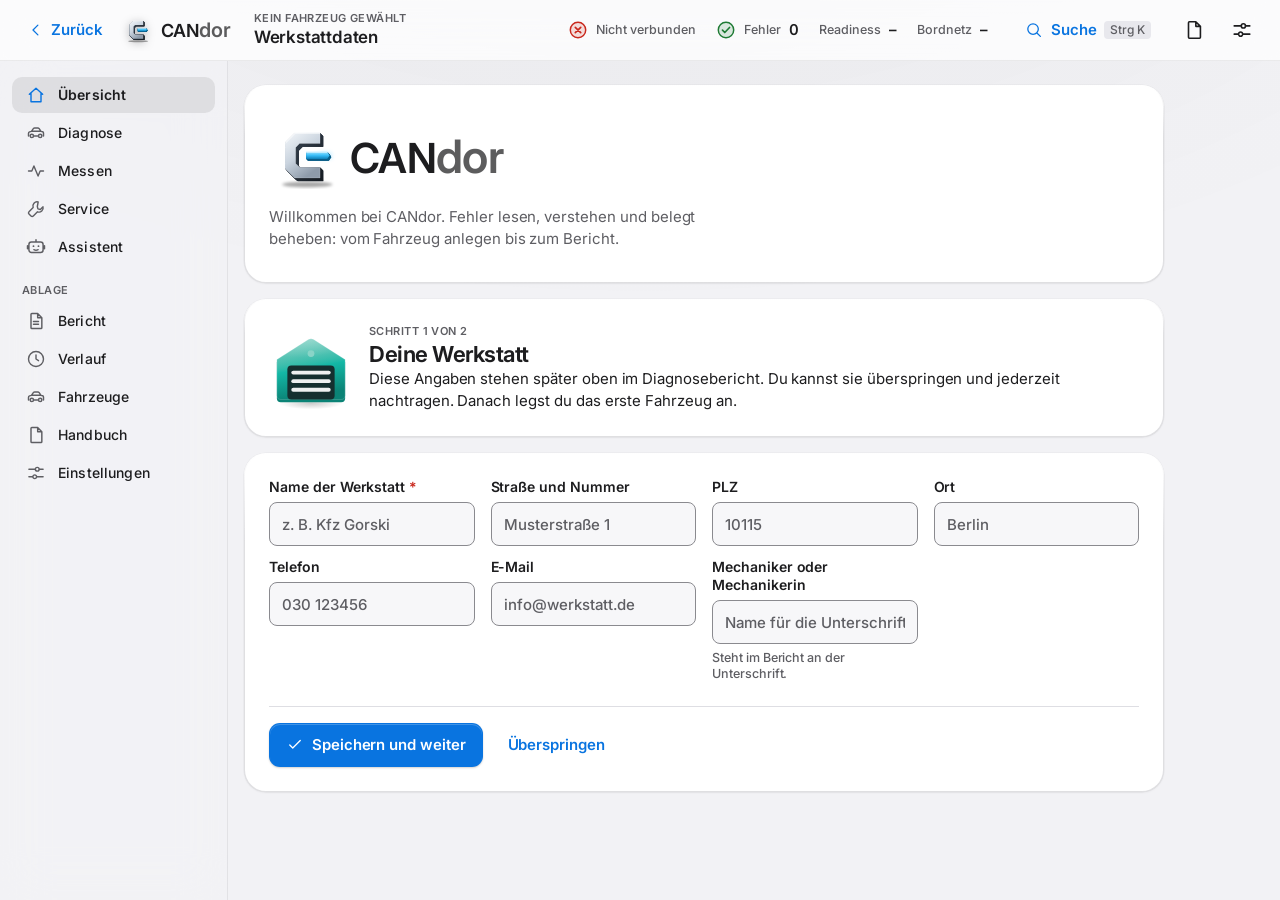
==== index.html @ 780962d6 "CANdor Feinschliff: Handy-Vorschau mit Beispieldaten Co-Authored-By: Claude Opus 5.5 <noreply@anthro" ====
<!DOCTYPE html>
<html lang="de" data-accent="signal" data-theme="dunkel" data-touch="comfort">
<head>
<meta name="candor-quelle" content="vorschau">
<link rel="manifest" href="manifest.webmanifest">
<meta name="theme-color" content="#0a0a0b">
<meta name="apple-mobile-web-app-capable" content="yes">
<meta name="mobile-web-app-capable" content="yes">
<meta name="apple-mobile-web-app-status-bar-style" content="black-translucent">
<meta name="apple-mobile-web-app-title" content="CANdor">
<meta charset="utf-8">
<title>CANdor</title>
<link rel="icon" href="marke/candor-zeichen.svg" type="image/svg+xml">
<link rel="apple-touch-icon" href="marke/candor-app-icon-180.png">
<meta name="viewport" content="width=device-width, initial-scale=1, viewport-fit=cover">
<meta name="claude:viewport-fit-sides" content="cover">
<link rel="stylesheet" href="fonts/fonts.css">
<link rel="stylesheet" href="tokens.css">
<link rel="stylesheet" href="komponenten.css">
<link rel="stylesheet" href="vendor/uPlot.min.css">
<link rel="stylesheet" href="app.css">
<link rel="stylesheet" href="views.css">
<link rel="stylesheet" href="garage.css">
<link rel="stylesheet" href="handbuch.css">
<link rel="stylesheet" href="chat.css">
<link rel="stylesheet" href="motion.css">
<link rel="stylesheet" href="feinschliff.css">

<div class="app" id="app">
  <header class="statusbar sb gutter" id="statusbar" aria-label="Kopfzeile">
    <div class="bar-nav">
      <button class="btn qt nav-btn" id="nav-back" type="button" hidden><svg class="ic" viewBox="0 0 24 24" aria-hidden="true"><use href="icons.svg#i-zurueck"/></svg><span class="lbl">Zurück</span></button>
      <button class="btn qt nav-btn brand-btn" id="nav-home" type="button" aria-label="CANdor, zur Startseite"><img class="brand-mark" src="marke/candor-zeichen.svg" alt="" width="30" height="30"><span class="wordmark lbl" aria-hidden="true"><b>CAN</b><span>dor</span></span></button>
    </div>
    <div class="who">
      <p class="eyebrow veh"><span id="v-brand"></span><span id="v-name">Kein Fahrzeug verbunden</span></p>
      <h1 id="page-title">Start</h1>
    </div>
    <button class="seg-s schip t-running task-chip" id="task-chip" type="button" hidden></button>
    <div class="status-chips" id="status-chips" aria-live="polite" aria-atomic="false"></div>
    <div class="status-tools" id="status-tools"></div>
  </header>
  <nav class="tabbar" id="tabbar" aria-label="Bereiche"></nav>

<main class="main" id="main">
    <div class="gutter">
      <div class="subnav" id="subnav" hidden></div>
      <button class="sim-band cs t-info" id="sim-band" type="button" data-info="begriff:simulator" hidden>Simulator · synthetische Werte, kein echtes Auto · antippen für Erklärung</button>
      <div class="conn-band" id="conn-band" role="alert" hidden></div>

      <!-- Start -->
      <section class="view view-start" id="view-start" aria-labelledby="page-title">
        <div class="vcard-strip" id="vehicle-card" hidden></div>
        <section class="card ablauf" id="start-ablauf" aria-labelledby="ablauf-titel"></section>
        <div class="start-mehr" id="start-mehr">
          <button class="card hb-link" id="start-handbuch" type="button"></button>
          <form class="card km-card" id="start-km" novalidate hidden></form>
          <section class="card start-recent" id="start-recent" aria-label="Zuletzt benutzte Fahrzeuge" hidden></section>
        </div>
      </section>

      <!-- Verbinden -->
      <section class="view view-connect" id="view-connect" aria-labelledby="page-title" hidden>
        <div class="card connect">
          <div class="sec-head">
            <div class="veh-title"><span class="hero-ic" id="connect-ic" aria-hidden="true"></span><div><p class="eyebrow">Fahrzeug erkennen</p><h2>Verbinden in drei Schritten</h2></div></div>
            <span class="sm" id="connect-state" aria-live="polite">bereit</span>
          </div>
          <ol class="csteps" id="connect-steps"></ol>
          <div class="connect-help" id="connect-help" tabindex="-1" hidden></div>
          <div class="connect-actions" id="connect-actions"></div>
        </div>
      </section>

      <!-- Fahrzeugbestand: Liste und Formular -->
      <section class="view view-fahrzeuge" id="view-fahrzeuge" aria-labelledby="page-title" hidden>
        <div class="sec-head"><div><p class="eyebrow">Fahrzeuge auf diesem Gerät</p><h2>Fahrzeuge</h2></div><span class="sm" id="garage-count"></span></div>
        <div class="garage-tools">
          <label class="search-fld"><span class="sr">Fahrzeug suchen</span><input class="inp" id="garage-q" type="search" placeholder="Kennzeichen, Marke, Modell oder FIN" autocomplete="off"></label>
          <div class="seg" id="garage-sort" role="group" aria-label="Sortierung"></div>
          <button class="btn pri" id="garage-new" type="button">Neues Fahrzeug</button>
        </div>
        <div id="garage"></div>
      </section>
      <section class="view view-einstellungen" id="view-einstellungen" aria-labelledby="page-title" hidden>
        <div class="form-page" id="einstellungen"></div>
      </section>
      <section class="view view-handbuch" id="view-handbuch" aria-labelledby="page-title" hidden>
        <div id="handbuch"></div>
      </section>
      <section class="view view-werkstatt" id="view-werkstatt" aria-labelledby="page-title" hidden>
        <div class="form-page" id="werkstatt-form"></div>
      </section>
      <section class="view view-fahrzeug" id="view-fahrzeug" aria-labelledby="page-title" hidden>
        <div id="garage-form"></div>
      </section>

      <!-- Fahrzeug -->
      <section class="view view-car" id="view-car" aria-labelledby="page-title">
        <div class="card topo" id="topo-panel" data-collapsed="false" data-view="fahrzeug">
          <div class="sec-head">
            <div><p class="eyebrow">Topologie</p><h2>Steuergeräte im Fahrzeug</h2></div>
            <div class="topo-tools">
              <div class="seg" id="topo-view-toggle" role="group" aria-label="Ansicht"></div>
              <button class="btn qt topo-toggle" id="topo-toggle" type="button" aria-expanded="true">Grafik</button>
              <button class="ib" type="button" data-info="begriff:topologie" aria-label="Was zeigt die Topologie?"><span class="dot"><svg class="ic i-mark" viewBox="0 0 24 24" aria-hidden="true"><use href="icons.svg#z-info-i"/></svg></span></button>
            </div>
          </div>
          <div class="topo-stage" id="topo-stage">
            <div class="topo-corner">
              <label class="topo-bauart"><span class="sr">Bauart</span><select class="inp" id="topo-bauart"></select></label>
            </div>
            <div class="topo-canvas">
              <svg class="car" id="topo" viewBox="0 0 240 520" role="group" aria-label="Fahrzeug von oben mit Steuergeräten"></svg>
              <div class="topo-pins" id="topo-pins"></div>
            </div>
            <div class="topo-rest" id="topo-rest"></div>
          </div>
          <div class="legend" id="topo-legend" aria-live="polite"></div>
          <div class="scan-row">
            <button class="btn pri scan-btn" id="scan-btn" type="button"><span class="fill" id="scan-bar" aria-hidden="true"></span><span class="lbl" id="scan-label">Vollscan starten</span></button>
            <span class="scan-ticker mono" id="scan-ticker" aria-live="polite">bereit</span>
            <div class="bar-t scan-rm" aria-hidden="true"><i class="bar-f" id="scan-rm-bar"></i></div>
          </div>
        </div>
        <div class="stats" id="stats"></div>
        <section class="ecus">
          <div class="sec-head"><h2>Steuergeräte</h2><span class="sm" id="ecu-count"></span></div>
          <div class="list" id="ecu-list"></div>
        </section>
        <section class="timeline">
          <div class="sec-head"><div><p class="eyebrow">Fahrzeugakte</p><h2>Verlauf dieser Sitzung</h2></div></div>
          <div class="list" id="timeline" role="list"></div>
        </section>
      </section>

      <!-- Fehler -->
      <section class="view view-faults" id="view-faults" aria-labelledby="page-title" hidden>
        <div class="card hero fault-hero" id="fault-hero"></div>
        <div class="fault-main">
          <section class="fault-groups" aria-label="Fehler nach Dringlichkeit">
            <div class="list-head"><h2>Was im Speicher steht</h2><button class="btn qt small" id="obd-clear" type="button">OBD-Fehler löschen …</button></div>
            <div id="fault-list"></div>
          </section>
          <aside class="card ki" id="ki-panel" aria-label="Ursachen finden"></aside>
        </div>
      </section>

      <!-- Live -->
      <section class="view view-live" id="view-live" aria-labelledby="page-title" hidden>
        <div class="card hero live-hero" id="live-hero"></div>
        <div class="gauges" id="gauges"></div>
        <div class="deep-tabs seg" id="live-tabs" role="tablist" aria-label="Tiefer graben"></div>
        <section class="params" data-live="werte" role="tabpanel">
          <div class="list-head"><h2>Alle Messwerte</h2><span class="sm" id="live-state"></span></div>
          <div id="params"></div>
        </section>
        <section class="chartsec" data-live="diagramm" role="tabpanel" hidden>
          <div class="sec-head">
            <div><p class="eyebrow">Verlauf, letzte 10 Minuten</p><h2 id="chart-title">Messkanäle</h2></div>
            <button class="ib" type="button" data-info="begriff:sollband" aria-label="Was zeigt das Diagramm?"><span class="dot"><svg class="ic i-mark" viewBox="0 0 24 24" aria-hidden="true"><use href="icons.svg#z-info-i"/></svg></span></button>
          </div>
          <div class="chan-pick" id="chan-pick"></div>
          <div class="charts" id="charts"></div>
          <div class="scrub-box" id="scrub" hidden></div>
        </section>
        <section class="recsec" data-live="aufnahme" role="tabpanel" hidden>
          <div class="sec-head">
            <div><p class="eyebrow">Sporadische Fehler einfangen</p><h2>Aufnahme</h2></div>
            <button class="ib" type="button" data-info="begriff:aufnahme" aria-label="Wie funktioniert die Aufnahme?"><span class="dot"><svg class="ic i-mark" viewBox="0 0 24 24" aria-hidden="true"><use href="icons.svg#z-info-i"/></svg></span></button>
          </div>
          <div class="card rec-box" id="rec-box"></div>
          <div class="list recs" id="recordings"></div>
        </section>
      </section>

      <!-- Prüfen -->
      <section class="view view-check" id="view-check" aria-labelledby="page-title" hidden>
        <div class="tiles" id="check-tiles"></div>
        <section class="sub" data-sub="pfade" hidden>
          <div class="sec-head">
            <div><p class="eyebrow">Schritt für Schritt bis Pass oder Fail</p><h2>Geführte Prüfpfade</h2></div>
            <button class="ib" type="button" data-info="begriff:pruefpfad" aria-label="Was ist ein Prüfpfad?"><span class="dot"><svg class="ic i-mark" viewBox="0 0 24 24" aria-hidden="true"><use href="icons.svg#z-info-i"/></svg></span></button>
          </div>
          <div id="pfade"></div>
        </section>
        <section class="sub" data-sub="soll" hidden>
          <div class="sec-head">
            <div><p class="eyebrow">Vollanalyse</p><h2>Ist gegen Soll</h2></div>
            <button class="ib" type="button" data-info="begriff:richtwert" aria-label="Richtwert"><span class="dot"><svg class="ic i-mark" viewBox="0 0 24 24" aria-hidden="true"><use href="icons.svg#z-info-i"/></svg></span></button>
          </div>
          <p class="sm" id="soll-state"></p>
          <div class="list" id="soll"></div>
        </section>
        <section class="sub" data-sub="bereitschaft" hidden>
          <div class="sec-head">
            <div><p class="eyebrow">AU-Vorbereitung</p><h2>Bereitschaftstests</h2></div>
            <button class="ib" type="button" data-info="begriff:readiness" aria-label="Readiness"><span class="dot"><svg class="ic i-mark" viewBox="0 0 24 24" aria-hidden="true"><use href="icons.svg#z-info-i"/></svg></span></button>
          </div>
          <div class="list" id="readiness"></div>
        </section>
        <section class="sub" data-sub="freeze" hidden>
          <div class="sec-head">
            <div><p class="eyebrow">Momentaufnahme beim Fehler</p><h2 id="freeze-title">Freeze-Frame</h2></div>
            <button class="ib" type="button" data-info="begriff:freeze" aria-label="Freeze-Frame"><span class="dot"><svg class="ic i-mark" viewBox="0 0 24 24" aria-hidden="true"><use href="icons.svg#z-info-i"/></svg></span></button>
          </div>
          <div class="list" id="freeze"></div>
        </section>
        <section class="sub" data-sub="did" hidden>
          <div class="sec-head">
            <div><p class="eyebrow">Eigene Werte entdecken</p><h2>DID lesen</h2></div>
            <button class="ib" type="button" data-info="begriff:did" aria-label="DID"><span class="dot"><svg class="ic i-mark" viewBox="0 0 24 24" aria-hidden="true"><use href="icons.svg#z-info-i"/></svg></span></button>
          </div>
          <form class="form" id="did-form">
            <label class="fld" for="did-addr"><span class="lab">Adresse</span><input class="inp hex" id="did-addr" value="7E0" maxlength="3" autocomplete="off"></label>
            <label class="fld" for="did-id"><span class="lab">DID</span><input class="inp hex" id="did-id" value="F190" maxlength="4" autocomplete="off"></label>
            <button class="btn sec" type="submit">Lesen</button>
          </form>
          <div class="card did-result" id="did-result" hidden></div>
        </section>
        <section class="sub" data-sub="rmi" hidden>
          <div class="sec-head">
            <div><p class="eyebrow">Herstellerdokumente</p><h2>RMI-Suche</h2></div>
            <button class="ib" type="button" data-info="begriff:rmi" aria-label="RMI"><span class="dot"><svg class="ic i-mark" viewBox="0 0 24 24" aria-hidden="true"><use href="icons.svg#z-info-i"/></svg></span></button>
          </div>
          <form class="form" id="rmi-form">
            <label class="fld" for="rmi-q"><span class="lab">Suchbegriff</span><input class="inp" id="rmi-q" value="P0301" autocomplete="off"></label>
            <span></span>
            <button class="btn sec" type="submit">Suchen</button>
          </form>
          <div class="list" id="rmi-result"></div>
        </section>
      </section>

      <!-- Service und Anlernen (service.js) -->
      <section class="view view-service" id="view-service" aria-labelledby="page-title" hidden>
        <div class="sv-layout">
          <div class="sv-katalog">
            <label class="sv-such"><span class="sr">Was hast du gemacht?</span>
              <svg class="ic" viewBox="0 0 24 24" aria-hidden="true"><use href="icons.svg#i-suche"/></svg>
              <input class="inp" id="sv-suche" type="search" placeholder="Was hast du gemacht? Etwa: neue Batterie, Beläge hinten" autocomplete="off"></label>
            <div id="sv-liste"></div>
          </div>
          <aside class="sv-assistent card" id="sv-assistent" aria-label="Assistent für die gewählte Funktion"></aside>
        </div>
        <section class="card sv-buch" id="sv-buch" aria-label="Betriebsbuch"></section>
      </section>

      <!-- KI-Chat (chat.js) -->
      <section class="view view-agent" id="view-agent" aria-labelledby="page-title" hidden>
        <div class="cx-ambient" aria-hidden="true"></div>
        <aside class="cx-side" id="cx-side" aria-label="Chat-Verlauf"></aside>
        <div class="cx-schleier" id="cx-schleier" hidden></div>
        <div class="cx-main">
        <div class="cx-top">
          <button class="icb cx-verlauf-btn" id="cx-verlauf" type="button" aria-label="Chat-Verlauf öffnen" aria-controls="cx-side" aria-expanded="false"><svg viewBox="0 0 24 24" aria-hidden="true"><path d="M4 6h16M4 12h16M4 18h10"/></svg></button>
          <h2 class="cx-titel" id="cx-titel">Neuer Chat</h2>
          <button class="icb cx-neu-btn" id="cx-clear" type="button" aria-label="Neuer Chat" title="Neuer Chat"><svg viewBox="0 0 24 24" aria-hidden="true"><path d="M12 4H6a2 2 0 0 0-2 2v12a2 2 0 0 0 2 2h12a2 2 0 0 0 2-2v-6M17.5 3.5a2.1 2.1 0 0 1 3 3L12 15l-4 1 1-4z"/></svg></button>
        </div>
        <div class="cx-log" id="cx-log" aria-live="polite"></div>
        <form class="cx-composer glass" id="cx-composer" novalidate>
          <div class="cx-chips" id="cx-chips" hidden></div>
          <label class="sr" for="cx-input">Nachricht an die KI</label>
          <textarea class="cx-input" id="cx-input" rows="1" placeholder="Frag etwas zum Auto …" autocomplete="off"></textarea>
          <div class="cx-bar">
            <button class="cx-ib" id="cx-plus" type="button" aria-label="Anhängen und mehr" aria-haspopup="menu"><svg viewBox="0 0 24 24" aria-hidden="true"><path d="M12 5v14M5 12h14"/></svg></button>
            <span class="cx-grow"></span>
            <button class="cx-ib" id="cx-mic" type="button" aria-label="Diktieren" aria-pressed="false"><svg viewBox="0 0 24 24" aria-hidden="true"><rect x="9" y="3" width="6" height="11" rx="3"/><path d="M5 11a7 7 0 0 0 14 0M12 18v3M8 21h8"/></svg></button>
            <button class="cx-send" id="cx-send" type="submit" aria-label="Senden" disabled><svg viewBox="0 0 24 24" aria-hidden="true"><path d="M12 19V5M6 11l6-6 6 6"/></svg></button>
            <button class="cx-send stop" id="cx-stop" type="button" aria-label="Antwort stoppen" hidden><svg viewBox="0 0 24 24" aria-hidden="true"><rect x="7" y="7" width="10" height="10" rx="2"/></svg></button>
          </div>
          <input type="file" id="cx-file" accept=".pdf,.txt,.csv,.log,.json,.md,.xml,application/pdf,text/plain" multiple hidden>
          <input type="file" id="cx-image" accept="image/png,image/jpeg,image/webp,image/gif" multiple hidden>
          <input type="file" id="cx-camera" accept="image/*" capture="environment" hidden>
        </form>
        <div class="cx-vorschlaege" id="cx-vorschlaege" hidden></div>
        <p class="cx-hinweis">Die KI kann sich irren und führt nichts selbst aus.</p>
        </div>
      </section>

      <!-- Bericht -->
      <section class="view view-report" id="view-report" aria-labelledby="page-title" hidden>
        <div class="sec-head no-print">
          <div><p class="eyebrow">Vorher und nachher, lokal, ohne Hersteller-Cloud</p><h2>Diagnosebericht</h2></div>
          <button class="ib" type="button" data-info="begriff:bericht" aria-label="Was steht im Bericht?"><span class="dot"><svg class="ic i-mark" viewBox="0 0 24 24" aria-hidden="true"><use href="icons.svg#z-info-i"/></svg></span></button>
        </div>
        <div class="report-tools no-print" id="report-tools"></div>
        <article class="card paper" id="report"></article>
      </section>

      <!-- Verlauf -->
      <section class="view view-history" id="view-history" aria-labelledby="page-title" hidden>
        <div class="sec-head"><div><p class="eyebrow">Frühere Diagnosen auf diesem Gerät</p><h2>Diagnoseverlauf</h2></div><span class="sm" id="history-count"></span></div>
        <div id="history"></div>
      </section>

      <!-- Detailseite: Infos und Erklärungen als eigene Seite -->
      <section class="view view-detail" id="view-detail" aria-labelledby="page-title" hidden>
        <article class="card detail" id="pane-body" tabindex="-1"></article>
      </section>
    </div>
  </main>

  <dialog class="approval" id="approval" aria-label="Freigabe"><div class="dlg" id="approval-body"></div></dialog>
  <dialog class="vorgang" id="vorgang" aria-label="Vorgang"><div class="dlg" id="vorgang-body"></div></dialog>
  <dialog class="palette" id="palette" aria-label="Suche"><div class="pal" id="palette-body"></div></dialog>
  <div class="toast" id="toast" role="status" aria-live="polite" hidden></div>
</div>

<script src="vendor/uPlot.iife.min.js"></script>
<script type="module" src="app.js"></script>
<script>
if ("serviceWorker" in navigator) addEventListener("load", () => navigator.serviceWorker.register("sw.js").catch(() => {}));
</script>
</body>
</html>
---- fonts/fonts.css ----
/* Lokale Schriften (SIL Open Font License 1.1, Lizenzen OFL-*.txt). Kein externer Abruf, CSP default-src self bleibt erfüllt. */
@font-face{font-family:'Barlow';src:url('Barlow-Regular.woff2') format('woff2');font-weight:400;font-style:normal;font-display:swap}
@font-face{font-family:'Barlow';src:url('Barlow-Medium.woff2') format('woff2');font-weight:500;font-style:normal;font-display:swap}
@font-face{font-family:'Barlow';src:url('Barlow-SemiBold.woff2') format('woff2');font-weight:600;font-style:normal;font-display:swap}
@font-face{font-family:'Barlow';src:url('Barlow-Bold.woff2') format('woff2');font-weight:700;font-style:normal;font-display:swap}
@font-face{font-family:'Barlow Semi Condensed';src:url('BarlowSemiCondensed-Medium.woff2') format('woff2');font-weight:500;font-style:normal;font-display:swap}
@font-face{font-family:'Barlow Semi Condensed';src:url('BarlowSemiCondensed-SemiBold.woff2') format('woff2');font-weight:600;font-style:normal;font-display:swap}
@font-face{font-family:'Barlow Semi Condensed';src:url('BarlowSemiCondensed-Bold.woff2') format('woff2');font-weight:700;font-style:normal;font-display:swap}
@font-face{font-family:'IBM Plex Mono';src:url('IBMPlexMono-Regular.woff2') format('woff2');font-weight:400;font-style:normal;font-display:swap}
@font-face{font-family:'IBM Plex Mono';src:url('IBMPlexMono-Medium.woff2') format('woff2');font-weight:500;font-style:normal;font-display:swap}
@font-face{font-family:'IBM Plex Mono';src:url('IBMPlexMono-SemiBold.woff2') format('woff2');font-weight:600;font-style:normal;font-display:swap}
/* Inter (OFL, Lizenz OFL-inter.txt), variabel mit optischer Größe; nur geladen, wo keine Systemschrift von Apple da ist. */
@font-face{font-family:'Inter Variable';src:url('InterVariable-latin.woff2') format('woff2-variations');font-weight:100 900;font-style:normal;font-display:swap;unicode-range:U+0000-00FF,U+0131,U+0152-0153,U+02BB-02BC,U+02C6,U+02DA,U+02DC,U+0304,U+0308,U+0329,U+2000-206F,U+20AC,U+2122,U+2191,U+2193,U+2212,U+2215,U+FEFF,U+FFFD}
@font-face{font-family:'Inter Variable';src:url('InterVariable-latin-ext.woff2') format('woff2-variations');font-weight:100 900;font-style:normal;font-display:swap;unicode-range:U+0100-02BA,U+02BD-02C5,U+02C7-02CC,U+02CE-02D7,U+02DD-02FF,U+0304,U+0308,U+0329,U+1D00-1DBF,U+1E00-1E9F,U+1EF2-1EFF,U+2020,U+20A0-20AB,U+20AD-20C0,U+2113,U+2C60-2C7F,U+A720-A7FF}
---- tokens.css ----
/* KFZ-Diagnose Designsystem 1.0, tokens.css
   Erzeugt aus tokens.json. Schalter: data-theme (hell|dunkel), data-contrast (hoch), data-touch (compact|comfort|glove),
   data-icons (eigen|akzent). Die Akzentfarbe wählt man selbst (shell.js setzt --accent und --on-accent lesbar gemacht).
   data-accent ist immer "signal" und trägt nur noch die Flächen; die festen Farbwelten sind seit 28.10.2026 entfallen.
   Kein Wert ausserhalb dieser Datei. */
:root{
  /* Schrift (OFL, lokal gehostet) */
  /* Feinschliff 29.10.2026: auf Apple-Geräten die Systemschrift (SF Pro), sonst Inter mit optischer Größe.
     Messwerte in derselben Schrift mit Tabellenziffern wie bei Apple; Codes (Hex, DTC, FIN) in Monospace. */
  --font-display:-apple-system,BlinkMacSystemFont,'SF Pro Display','Inter Variable','Segoe UI Variable Display',system-ui,sans-serif;
  --font-text:-apple-system,BlinkMacSystemFont,'SF Pro Text','Inter Variable','Segoe UI Variable Text',system-ui,sans-serif;
  --font-num:var(--font-text);
  --font-code:ui-monospace,'SF Mono','IBM Plex Mono',Menlo,monospace;
  --tracking-tight:-.022em;--tracking-title:-.012em;
  --t-1:11px;--t-1-lh:14px;   /* nur Chips, Eyebrows, Großschrift 600 */
  --t-2:12.5px;--t-2-lh:16px; /* Hilfstext, Tabellenkopf */
  --t-3:14px;--t-3-lh:20px;   /* Bedienelemente, Zeilen */
  --t-4:15px;--t-4-lh:22px;   /* Fließtext */
  --t-5:17px;--t-5-lh:24px;   /* Block- und Kartentitel */
  --t-6:22px;--t-6-lh:28px;   /* Bereichstitel */
  --t-7:34px;--t-7-lh:40px;   /* Zustand aus zwei Metern */
  --tracking-caps:.04em;
  /* Abstand, 4er-Raster */
  --sp-1:4px;--sp-2:8px;--sp-3:12px;--sp-4:16px;--sp-5:24px;--sp-6:32px;--sp-7:48px;
  /* Radius */
  --r-1:8px;--r-2:14px;--r-3:22px;--r-pill:999px;
  /* Bewegung */
  --dur-fast:120ms;--dur:180ms;--dur-slow:280ms;--dur-sheet:220ms;--dur-hold:2000ms;
  --ease-out:cubic-bezier(.16,1,.3,1);--ease-in-out:cubic-bezier(.65,0,.35,1);--ease-spring:cubic-bezier(.34,1.36,.64,1);--ease-linear:linear;
  --stagger:30ms;
  /* Dichte comfort (Standard) */
  --ctl:44px;--tgt:44px;--gap-tgt:8px;--row:52px;--fs-ctl:15px;--info-size:28px;--chip:36px;
  /* Kennzeichen-Schild (EU-Format) */
  --plate-bg:#FFFFFF;--plate-ink:#111111;--plate-eu:#003399;--plate-eu-ink:#FFCC00;--plate-edge:#1A1A1A;
}
[data-touch="compact"]{--ctl:32px;--tgt:44px;--gap-tgt:8px;--row:36px;--fs-ctl:14px;--info-size:24px;--chip:28px}
[data-touch="comfort"]{--ctl:44px;--tgt:44px;--gap-tgt:8px;--row:52px;--fs-ctl:15px;--info-size:28px;--chip:36px}
[data-touch="glove"]{--ctl:60px;--tgt:60px;--gap-tgt:10px;--row:68px;--fs-ctl:17px;--info-size:36px;--chip:48px}
@media (prefers-reduced-motion:reduce){:root{--dur-fast:1ms;--dur:1ms;--dur-slow:1ms;--dur-sheet:1ms;--stagger:0ms}}
/* Glas: nur für schwebende Ebenen (Kopfleiste, Tableiste, Menüs, 3D-Bedienung). Ohne Transparenzwunsch volle Fläche. */
:root{--glass-blur:blur(24px) saturate(1.7);--glass-bg:color-mix(in oklab,var(--surface-1) 74%,transparent);--glass-bg-strong:color-mix(in oklab,var(--surface-1) 88%,transparent)}
@media (prefers-reduced-transparency:reduce){:root{--glass:none;--glass-blur:none;--glass-bg:var(--surface-1);--glass-bg-strong:var(--surface-1)}}

[data-accent="signal"][data-theme="hell"]{--surface-0:#F2F2F5;--surface-1:#FFFFFF;--surface-2:#F7F7F9;--surface-3:#E8E8ED;--line:#DEDEE3;--line-strong:#8A8A8F;--text:#1D1D1F;--text-muted:#5E5E63;--accent:#0071E3;--on-accent:#FFFFFF;--ok:#1E7A34;--ok-bg:#E4F2E7;--ok-line:#1E7A34;--warn:#8A4F00;--warn-bg:#F7EDDD;--warn-line:#8A4F00;--crit:#C9271C;--crit-bg:#FBE5E3;--crit-line:#C9271C;--info:#0071E3;--info-bg:#E5F0FC;--info-line:#0071E3;--neutral:#5E5E63;--neutral-bg:#EDEDF0;--neutral-line:#5E5E63;--running:#0071E3;--running-bg:#E5F0FC;--running-line:#0071E3;--sh1:0 1px 2px rgba(0,0,0,.05),0 0 0 .5px rgba(0,0,0,.05);--sh2:0 22px 48px rgba(0,0,0,.10),0 2px 8px rgba(0,0,0,.05);--edge:inset 0 1px 0 rgba(255,255,255,.95);--kante:rgba(255,255,255,1);--kante-2:rgba(0,0,0,.05);--glass-line:rgba(0,0,0,.07);--hairline:rgba(0,0,0,.08);--on-crit:#FFFFFF;color-scheme:light}
[data-accent="signal"][data-theme="hell"][data-contrast="hoch"]{--surface-0:#FFFFFF;--surface-1:#FFFFFF;--surface-2:#FFFFFF;--surface-3:#EEEEF1;--line:#6E6E73;--line-strong:#6E6E73;--text:#000000;--text-muted:#3A3A3C;--accent:#0058B0;--on-accent:#FFFFFF;--ok:#0B5C24;--ok-bg:#FFFFFF;--ok-line:#0B5C24;--warn:#6B3D00;--warn-bg:#FFFFFF;--warn-line:#6B3D00;--crit:#A1140C;--crit-bg:#FFFFFF;--crit-line:#A1140C;--info:#0058B0;--info-bg:#FFFFFF;--info-line:#0058B0;--neutral:#3A3A3C;--neutral-bg:#FFFFFF;--neutral-line:#3A3A3C;--running:#0058B0;--running-bg:#FFFFFF;--running-line:#0058B0;--sh1:none;--sh2:0 0 0 2px #6E6E73;--edge:0 0 0 0 transparent;--kante:transparent;--kante-2:transparent;--glass-line:#6E6E73;--hairline:#6E6E73;--glass:none;--glass-blur:none;--glass-bg:#FFFFFF;--glass-bg-strong:#FFFFFF;--on-crit:#FFFFFF;color-scheme:light}
:root,[data-accent="signal"][data-theme="dunkel"]{--surface-0:#0A0A0B;--surface-1:#161618;--surface-2:#1D1D20;--surface-3:#29292D;--line:#2C2C30;--line-strong:#6C6C72;--text:#F5F5F7;--text-muted:#A1A1A6;--accent:#0A84FF;--on-accent:#FFFFFF;--ok:#30D158;--ok-bg:#132A1A;--ok-line:#30D158;--warn:#FFB340;--warn-bg:#2E2414;--warn-line:#FFB340;--crit:#FF5147;--crit-bg:#331A19;--crit-line:#FF5147;--info:#64D2FF;--info-bg:#132631;--info-line:#64D2FF;--neutral:#98989F;--neutral-bg:#222225;--neutral-line:#98989F;--running:#0A84FF;--running-bg:#122236;--running-line:#0A84FF;--sh1:0 1px 2px rgba(0,0,0,.5);--sh2:0 24px 56px rgba(0,0,0,.6),0 2px 8px rgba(0,0,0,.45);--edge:inset 0 1px 0 rgba(255,255,255,.075),inset 0 0 0 1px rgba(255,255,255,.03);--kante:rgba(255,255,255,.16);--kante-2:rgba(255,255,255,.03);--glass-line:rgba(255,255,255,.08);--hairline:rgba(255,255,255,.09);--on-crit:#000000;color-scheme:dark}
[data-accent="signal"][data-theme="dunkel"][data-contrast="hoch"]{--surface-0:#000000;--surface-1:#0E0E10;--surface-2:#161618;--surface-3:#1F1F22;--line:#8E8E93;--line-strong:#8E8E93;--text:#FFFFFF;--text-muted:#C7C7CC;--accent:#409CFF;--on-accent:#000000;--ok:#30DB5B;--ok-bg:#000000;--ok-line:#30DB5B;--warn:#FFD60A;--warn-bg:#000000;--warn-line:#FFD60A;--crit:#FF6961;--crit-bg:#000000;--crit-line:#FF6961;--info:#70D7FF;--info-bg:#000000;--info-line:#70D7FF;--neutral:#C7C7CC;--neutral-bg:#000000;--neutral-line:#C7C7CC;--running:#409CFF;--running-bg:#000000;--running-line:#409CFF;--sh1:none;--sh2:0 0 0 2px #8E8E93;--edge:0 0 0 0 transparent;--kante:transparent;--kante-2:transparent;--glass-line:#8E8E93;--hairline:#8E8E93;--glass:none;--glass-blur:none;--glass-bg:#0E0E10;--glass-bg-strong:#0E0E10;--on-crit:#000000;color-scheme:dark}

/* Eine Akzentfarbe durch das ganze Werkzeug (Auftrag 28.10.2026): Info und "läuft" folgen der Akzentfarbe der
   gewählten Farbwelt, dazu Abstufungen für Diagramme, 3D-Icons und Leuchten. Die Ampel ok, warn, crit bleibt eigen.
   :root:root hebt die Spezifität über die Farbwelt-Regeln samt Kontrast. */
:root:root[data-accent]{
  --info:var(--accent);--info-line:var(--accent);--info-bg:color-mix(in oklab,var(--accent) 14%,var(--surface-1));
  --running:var(--accent);--running-line:var(--accent);--running-bg:color-mix(in oklab,var(--accent) 14%,var(--surface-1));
  --accent-2:color-mix(in oklab,var(--accent) 55%,var(--text));
  --accent-3:color-mix(in oklab,var(--accent) 45%,var(--surface-0));
  --accent-soft:color-mix(in oklab,var(--accent) 12%,transparent);
  --accent-glow:color-mix(in oklab,var(--accent) 38%,transparent);
}
/* KI-Farben: Violett, Magenta, Türkis. Gehören dem Roboter und allem, was die KI sagt; bewusst unabhängig von der Akzentfarbe. */
:root{
  --ki-a:#8B5CF6; --ki-b:#EC4899; --ki-c:#22D3EE; --ki-eye:#7DF9FF; --ki-tip:#FF6AD5;
  --ki-grad:linear-gradient(135deg,var(--ki-a),var(--ki-b));
  --ki-grad-3:linear-gradient(120deg,var(--ki-a),var(--ki-b) 55%,var(--ki-c));
}
/* 3D-Icons: jede Funktion hat ihre eigene Farbe (--i3-own), auf Wunsch alle in der Akzentfarbe (data-icons="akzent").
   Ein Ton wie .t-crit setzt --i3-base und schlägt beides. Abstufungen werden am Icon gemischt. */
.i3{
  --i3-c:var(--i3-base,var(--i3-own,var(--accent)));
  --i3-hi:color-mix(in oklab,var(--i3-c) 62%,#ffffff);
  --i3-mid:var(--i3-c);
  --i3-lo:color-mix(in oklab,var(--i3-c) 78%,#000000);
  --i3-deep:color-mix(in oklab,var(--i3-c) 55%,#000000);
  --i3-ink:color-mix(in oklab,var(--i3-c) 22%,#0b0f13);
}
.i3[data-icon="mil"]{--i3-own:#F59E0B}
.i3[data-icon="chip"]{--i3-own:#3B82F6}
.i3[data-icon="scope"]{--i3-own:#10B981}
.i3[data-icon="clipboard"]{--i3-own:#6366F1}
.i3[data-icon="bubble"]{--i3-own:#A855F7}
.i3[data-icon="report"]{--i3-own:#0EA5E9}
.i3[data-icon="clock"]{--i3-own:#64748B}
.i3[data-icon="palette"]{--i3-own:#EC4899}
.i3[data-icon="route"]{--i3-own:#F97316}
.i3[data-icon="gauge"]{--i3-own:#06B6D4}
.i3[data-icon="exhaust"]{--i3-own:#84CC16}
.i3[data-icon="freeze"]{--i3-own:#38BDF8}
.i3[data-icon="gear"]{--i3-own:#8B97A8}
.i3[data-icon="tag"]{--i3-own:#D946EF}
.i3[data-icon="book"]{--i3-own:#C2410C}
.i3[data-icon="plug"]{--i3-own:#EAB308}
.i3[data-icon="car"]{--i3-own:#2563EB}
.i3[data-icon="garage"]{--i3-own:#14B8A6}
.i3[data-icon="carplus"]{--i3-own:#22C55E}
.i3[data-icon="bluetooth"]{--i3-own:#1D4ED8}
.i3[data-icon="download"]{--i3-own:#0891B2}
.i3[data-icon="lock"]{--i3-own:#B45309}
.i3[data-icon="shield"]{--i3-own:#0F766E}
.i3[data-icon="code"]{--i3-own:#7C3AED}
.i3[data-icon="robot"]{--i3-own:#8B5CF6}
:root[data-icons="akzent"] .i3{--i3-own:var(--accent)}
.t-crit .i3,.i3.t-crit{--i3-base:var(--crit)}
.t-warn .i3,.i3.t-warn{--i3-base:var(--warn)}
.t-ok .i3,.i3.t-ok{--i3-base:var(--ok)}
---- komponenten.css ----
/* KFZ-Diagnose Designsystem 1.0, komponenten.css
   Setzt tokens.css voraus. Nutzt ausschließlich Tokens, keine freien Farbwerte
   (Ausnahme: Scrim mit Schwarz-Deckung).
   Schalter am <html>: data-accent, data-theme, data-contrast, data-touch.
   Zustände zum Vorführen (Board-Mock-ups) über Klassen is-hover, is-focus, is-press, is-open, is-busy;
   im Produkt kommen sie aus :hover, :focus-visible, :active, aria-expanded, aria-busy. */

/* Grundlage: Seite und Thema */
body{margin:0;background:var(--surface-0);color:var(--text);font-family:var(--font-text);-webkit-font-smoothing:antialiased}
a{color:inherit}

/* Typografie: Eyebrow, Titel, Text, Zahlen */
.eyebrow{font:600 var(--t-2)/var(--t-2-lh) var(--font-display);letter-spacing:.08em;text-transform:uppercase;color:var(--text-muted);margin:0}
.h1{font:600 var(--t-7)/var(--t-7-lh) var(--font-display);margin:0;letter-spacing:-.005em}
.h2{font:600 var(--t-6)/var(--t-6-lh) var(--font-display);margin:0}
.h3{font:600 var(--t-5)/var(--t-5-lh) var(--font-display);margin:0}
.p{font:400 var(--t-4)/var(--t-4-lh) var(--font-text);margin:0}
.ui{font:500 var(--t-3)/var(--t-3-lh) var(--font-text)}
.sm{font:500 var(--t-2)/var(--t-2-lh) var(--font-text);color:var(--text-muted)}
.mono{font-family:var(--font-code);font-variant-numeric:tabular-nums}
.num{font-family:var(--font-num);font-variant-numeric:tabular-nums;font-weight:500}
.unit{color:var(--text-muted);font-size:.6em;margin-left:.2em}
.state-lbl{font:600 var(--t-1)/var(--t-1-lh) var(--font-display);letter-spacing:var(--tracking-caps);text-transform:uppercase;color:var(--text-muted)}
.ph{color:var(--text-muted);font-style:normal;background:var(--surface-3);border-radius:4px;padding:0 4px}

/* Flächen: Karte, eingelassene Fläche, Trennlinie */
.card{background:var(--surface-1);border:1px solid var(--line);border-radius:var(--r-2);box-shadow:var(--sh1),var(--edge)}
.well{background:var(--surface-2);border-radius:var(--r-2)}
.hr{height:1px;background:var(--line);border:0;margin:0}

/* Icon aus icons.svg */
.ic{fill:none;stroke:currentColor;stroke-width:1.75;stroke-linecap:round;stroke-linejoin:round;flex:none}

/* Zustandszeichen: Form, Zeichen, Varianten (siehe icons.svg z-*) */
.g-shape{fill:currentColor;fill-opacity:.15;stroke:currentColor;stroke-width:1.75;stroke-linejoin:round}
[data-contrast="hoch"] .g-shape{fill-opacity:0}
.g-mark{fill:none;stroke:currentColor;stroke-width:2;stroke-linecap:round;stroke-linejoin:round}
.g-dash{fill:none;stroke:currentColor;stroke-width:2;stroke-dasharray:.1 4.25;stroke-linecap:round}
.g-solid{fill:currentColor;stroke:none}
.g-faint{fill:none;stroke:currentColor;stroke-width:1.5;opacity:.45}
.g-none{display:none}
.g-num{font:700 11px/1 var(--font-num);fill:currentColor;text-anchor:middle}
.gl{display:inline-flex;flex:none}

/* Statuschip: eckig, Fläche, Großschrift, nicht klickbar */
.cs{display:inline-flex;align-items:center;gap:6px;height:24px;padding:0 8px;border-radius:var(--r-1);font:600 var(--t-1)/var(--t-1-lh) var(--font-display);letter-spacing:var(--tracking-caps);text-transform:uppercase;white-space:nowrap;box-sizing:border-box}
[data-contrast="hoch"] .cs{box-shadow:inset 0 0 0 1px currentColor}

/* Sprungchip: Pille mit Rahmen und Pfeil, öffnet ein Infoblatt */
.cj{position:relative;display:inline-flex;align-items:center;gap:6px;height:var(--chip);padding:0 10px 0 12px;border-radius:var(--r-pill);border:1px solid var(--line-strong);background:var(--surface-1);color:var(--text);font:500 var(--t-3)/20px var(--font-text);cursor:pointer;white-space:nowrap;box-sizing:border-box;transition:background-color var(--dur-fast) var(--ease-out),transform var(--dur-fast) var(--ease-out)}
.cj::after{content:'';position:absolute;left:-4px;right:-4px;top:calc((var(--chip) - var(--tgt))/2);bottom:calc((var(--chip) - var(--tgt))/2)}
.cj .go{color:var(--accent)}
.cj:hover,.cj.is-hover{background:var(--surface-3)}
.cj:active,.cj.is-press{transform:translateY(1px)}
.cj:disabled{border-style:dashed;color:var(--text-muted);cursor:not-allowed;background:transparent}
.cj:disabled .go{color:var(--text-muted)}

/* Aktionschip: Pille in Akzent mit Verb-Icon, löst etwas aus (nie Schreiben ins Auto) */
.ca{position:relative;display:inline-flex;align-items:center;gap:6px;height:var(--chip);padding:0 14px 0 10px;border-radius:var(--r-pill);border:0;background:var(--accent);color:var(--on-accent);font:600 var(--t-3)/20px var(--font-text);cursor:pointer;white-space:nowrap;transition:filter var(--dur-fast) var(--ease-out),transform var(--dur-fast) var(--ease-out)}
.ca:hover,.ca.is-hover{filter:brightness(1.12)}
.ca:active,.ca.is-press{transform:translateY(1px)}
.ca:disabled{background:var(--surface-3);color:var(--text-muted);cursor:not-allowed}
.ca.is-busy,.ca[aria-busy="true"]{background:var(--running-bg);color:var(--running);box-shadow:inset 0 0 0 1px var(--running)}

/* InfoButton: genau ein Info-Zeichen, Größe je Dichte, immer klickbar */
.ib{position:relative;display:inline-grid;place-items:center;width:var(--tgt);height:var(--tgt);margin:0;padding:0;border:0;background:transparent;color:var(--text-muted);cursor:pointer;border-radius:var(--r-pill);flex:none}
.ib .dot{width:var(--info-size);height:var(--info-size);border-radius:var(--r-pill);border:1.5px solid currentColor;display:grid;place-items:center;box-sizing:border-box;transition:background-color var(--dur-fast) var(--ease-out),transform var(--dur-fast) var(--ease-out)}
.ib .dot svg{width:70%;height:70%}
.ib:hover,.ib.is-hover{color:var(--text)}
.ib:hover .dot,.ib.is-hover .dot{background:var(--surface-3)}
.ib:focus-visible{outline:none}
.ib:focus-visible .dot,.ib.is-focus .dot{box-shadow:0 0 0 2px var(--surface-1),0 0 0 4px var(--accent)}
.ib:active .dot,.ib.is-press .dot{transform:scale(.92)}
.ib.is-open,.ib[aria-expanded="true"]{color:var(--accent)}
.ib.is-open .dot,.ib[aria-expanded="true"] .dot{background:var(--accent);border-color:var(--accent);color:var(--on-accent)}
.i-mark{fill:none;stroke:currentColor;stroke-width:2.5;stroke-linecap:round}

/* Erklärlink: Text in Akzent, gepunktet unterstrichen, eigene Form neben InfoButton */
.xl{display:inline-flex;align-items:center;gap:6px;padding:0;border:0;background:none;color:var(--accent);font:500 var(--t-3)/20px var(--font-text);cursor:pointer;min-height:var(--tgt)}
.xl span{text-decoration:underline dotted;text-underline-offset:4px;text-decoration-thickness:1.5px}

/* Knopf: Primär, Sekundär, Ruhig, Gefahr; Fortschritt im Knopf statt Spinner */
.btn{position:relative;display:inline-flex;align-items:center;justify-content:center;gap:8px;height:var(--ctl);padding:0 16px;border-radius:var(--r-1);border:1px solid transparent;font:600 var(--fs-ctl)/20px var(--font-text);cursor:pointer;white-space:nowrap;box-sizing:border-box;overflow:hidden;text-decoration:none;transition:background-color var(--dur-fast) var(--ease-out),transform var(--dur-fast) var(--ease-out),box-shadow var(--dur-fast) var(--ease-out)}
[data-touch="glove"] .btn{border-radius:var(--r-2);padding:0 22px}
.btn::after{content:'';position:absolute;left:0;right:0;top:calc((var(--ctl) - var(--tgt))/2);bottom:calc((var(--ctl) - var(--tgt))/2)}
.pri{background:var(--accent);color:var(--on-accent)}
.sec{background:var(--surface-1);color:var(--text);border-color:var(--line-strong)}
.sec:hover,.sec.is-hover{background:var(--surface-3)}
.qt{background:transparent;color:var(--accent)}
.qt:hover,.qt.is-hover{background:var(--surface-3)}
.dng{background:var(--surface-1);color:var(--crit);border-color:var(--crit)}
.dng:hover,.dng.is-hover{background:var(--crit-bg)}
.btn:active,.btn.is-press{transform:translateY(1px)}
.btn:disabled{background:var(--surface-3);color:var(--text-muted);border-color:transparent;cursor:not-allowed}
.btn .fill{position:absolute;left:0;top:0;bottom:0;background:currentColor;opacity:.16;pointer-events:none}
.btn .lbl{position:relative;display:inline-flex;align-items:center;gap:8px}
.big-btn{height:60px;font-size:var(--t-5);border-radius:var(--r-2);flex:1 1 0}

/* Fokusring: 2 px Abstand plus 2 px Akzent, in jedem Thema sichtbar */
.is-focus,.btn:focus-visible,.cj:focus-visible,.ca:focus-visible{outline:none;box-shadow:0 0 0 2px var(--surface-1),0 0 0 4px var(--accent)}

/* Icon-Knopf: quadratisch, Zielfläche = Dichte */
.icb{position:relative;display:inline-grid;place-items:center;width:var(--ctl);height:var(--ctl);border-radius:var(--r-1);border:0;background:transparent;color:var(--text);cursor:pointer;flex:none}

/* Formularfeld: Beschriftung oben, Hinweis unten, Werte in Mono */
.fld{display:flex;flex-direction:column;gap:6px;min-width:0}
.fld .lab{font:500 var(--t-2)/var(--t-2-lh) var(--font-text);color:var(--text-muted)}
.inp{height:var(--ctl);border:1px solid var(--line-strong);border-radius:var(--r-1);background:var(--surface-2);color:var(--text);padding:0 12px;font:500 var(--fs-ctl)/20px var(--font-num);box-sizing:border-box;width:100%;min-width:0}
.inp::placeholder{color:var(--text-muted)}
.inp:focus,.inp.is-focus{outline:none;border-color:var(--accent);box-shadow:0 0 0 3px var(--surface-1),0 0 0 5px var(--accent)}
.inp.is-err,.inp[aria-invalid="true"]{border-color:var(--crit);border-width:2px}
.inp:disabled{border-style:dashed;color:var(--text-muted);background:transparent}

/* Segment-Umschalter: gleiche Daten, andere Sicht */
.seg{display:inline-flex;padding:3px;border-radius:9px;background:var(--surface-3);gap:2px}
.seg button{height:calc(var(--ctl) - 6px);padding:0 14px;border:0;border-radius:var(--r-1);background:transparent;color:var(--text-muted);font:600 var(--t-3)/20px var(--font-text);cursor:pointer;display:inline-flex;align-items:center;gap:8px}
.seg button[aria-pressed="true"]{background:var(--surface-1);color:var(--text);box-shadow:var(--sh1),var(--edge)}
.cnt{font:600 var(--t-1)/1 var(--font-num);padding:3px 6px;border-radius:var(--r-pill);background:var(--surface-2);color:var(--text-muted)}
.seg button[aria-pressed="true"] .cnt{background:var(--accent);color:var(--on-accent)}

/* Statusleiste: priorisierte Segmente, aria-live polite */
.sb{display:flex;align-items:center;gap:20px;height:52px;padding:0 16px;background:var(--surface-1);border-bottom:1px solid var(--line);box-sizing:border-box;overflow:hidden}
.seg-s{display:inline-flex;align-items:center;gap:8px;white-space:nowrap;font:500 var(--t-3)/20px var(--font-text)}
.seg-s .v{font:600 var(--t-4)/20px var(--font-num);font-variant-numeric:tabular-nums}
.seg-s .l{font:500 var(--t-2)/var(--t-2-lh) var(--font-text);color:var(--text-muted)}

/* Zustandskachel: Zustand aus zwei Metern, InfoButton rechts oben als Geschwister */
.tile{position:relative;border-radius:var(--r-2);padding:16px 18px 18px;display:flex;flex-direction:column;gap:10px;min-height:150px;box-sizing:border-box;border:1px solid var(--line);background:var(--surface-1);box-shadow:var(--sh1),var(--edge)}
.tile .big{font:500 44px/48px var(--font-num);font-variant-numeric:tabular-nums;letter-spacing:-.01em}

/* Zeile: Zeichen, Name, Chip, InfoButton, Chevron */
.erow{display:flex;align-items:center;gap:12px;min-height:var(--row);padding:4px 8px 4px 16px;border-bottom:1px solid var(--line);box-sizing:border-box}
.erow:hover,.erow.is-hover{background:var(--surface-3)}

/* Skeleton: Form des kommenden Inhalts, Schimmern 1,2 s, unter Reduced Motion statisch */
.sk{display:block;border-radius:var(--r-1);background:var(--surface-3)}
@media (prefers-reduced-motion:no-preference){.sk{animation:sk-shimmer 1.2s ease-in-out infinite}}
@keyframes sk-shimmer{50%{opacity:.55}}

/* Navigation: Tab-Leiste (unter 600), Rail (600 bis 1199), Seitenleiste (ab 1200) */
.nav-t{display:grid;grid-template-columns:repeat(6,minmax(0,1fr));background:var(--surface-1);border-top:1px solid var(--line);height:64px}
.nav-t button,.rail button,.side button{position:relative;border:0;background:transparent;color:var(--text-muted);cursor:pointer;font:600 var(--t-1)/var(--t-1-lh) var(--font-text);display:flex;align-items:center;gap:4px}
.nav-t button{flex-direction:column;justify-content:center}
.nav-t button[aria-current="page"],.rail button[aria-current="page"],.side button[aria-current="page"]{color:var(--text)}
.nav-t button[aria-current="page"] .pill,.rail button[aria-current="page"] .pill{background:var(--surface-3);color:var(--accent)}
.pill{display:grid;place-items:center;width:56px;height:30px;border-radius:var(--r-pill)}
.rail{display:flex;flex-direction:column;gap:6px;width:88px;padding:12px 0;background:var(--surface-1);border-right:1px solid var(--line);align-items:center;box-sizing:border-box;flex:none}
.rail button{flex-direction:column;width:80px;padding:4px 0;min-height:56px;justify-content:center}
.side{display:flex;flex-direction:column;gap:2px;width:240px;padding:12px;background:var(--surface-1);border-right:1px solid var(--line);box-sizing:border-box;flex:none}
.side button{height:44px;padding:0 12px;border-radius:var(--r-1);font:500 var(--t-4)/20px var(--font-text);gap:12px;justify-content:flex-start}
.side button[aria-current="page"]{background:var(--surface-3);font-weight:600}
.side button[aria-current="page"] .ic{color:var(--accent)}

/* Infoblatt: Blatt von unten (unter 840) oder Panel rechts 380 px (ab 840); Andockpunkte pane, pane-body */
.sheet{background:var(--surface-1);border:1px solid var(--line);box-shadow:var(--sh2),var(--edge);display:flex;flex-direction:column;box-sizing:border-box}
.sheet.bottom{position:fixed;left:0;right:0;bottom:0;max-height:88vh;border-radius:var(--r-3) var(--r-3) 0 0;border-bottom:0;padding:0 20px 20px;gap:14px;overflow:auto}
.grab{width:40px;height:5px;border-radius:var(--r-pill);background:var(--line-strong);margin:8px auto 4px}
.scrim{background:rgba(0,0,0,.45)}
[data-contrast="hoch"] .scrim{background:rgba(0,0,0,.7)}
.pane-s{width:380px;flex:none;border-left:1px solid var(--line);background:var(--surface-1);display:flex;flex-direction:column;gap:14px;padding:16px 20px 24px;box-sizing:border-box;box-shadow:var(--sh2),var(--edge)}
[data-touch="compact"] .pane-s{width:340px}
.fact{display:grid;grid-template-columns:minmax(0,1fr) auto;gap:12px;padding:10px 0;border-bottom:1px solid var(--line);align-items:baseline}
.blk{display:flex;flex-direction:column;gap:4px;padding:12px 14px;border-radius:var(--r-2);background:var(--surface-2)}
.blk .eyebrow{font-size:var(--t-1);line-height:var(--t-1-lh)}

/* Sollbalken: Band ok, Marke in Zustandsfarbe; im Druck schraffiert */
.sollbar{position:relative;height:30px}
.sollbar .trk{position:absolute;left:0;right:0;top:11px;height:8px;border-radius:var(--r-pill);background:var(--surface-3)}
.sollbar .band{position:absolute;top:11px;height:8px;background:var(--ok);opacity:.55;border-radius:2px}
.sollbar .mk{position:absolute;top:4px;width:4px;height:22px;margin-left:-2px;border-radius:2px;background:var(--warn);box-shadow:0 0 0 2px var(--surface-1)}
@media print{.sollbar .band{opacity:1;background:repeating-linear-gradient(135deg,var(--text) 0 1px,transparent 1px 4px)}}

/* Fortschrittsbalken */
.bar-t{height:8px;border-radius:var(--r-pill);background:var(--surface-3);position:relative;overflow:hidden}
.bar-f{position:absolute;left:0;top:0;bottom:0;border-radius:var(--r-pill);background:var(--accent)}

/* Freigabedialog: Frage, Fakten, Abbrechen links, Halte-Knopf rechts; Andockpunkte approval, approval-body */
.dlg{width:100%;max-width:600px;border-radius:var(--r-3);background:var(--surface-1);border:1px solid var(--line);box-shadow:var(--sh2),var(--edge);display:flex;flex-direction:column;box-sizing:border-box;overflow:hidden}
.dlg-body{padding:24px 28px;display:flex;flex-direction:column;gap:16px}
.dlg-foot{display:flex;justify-content:space-between;align-items:center;gap:48px;padding:16px 20px;background:var(--surface-2);border-top:1px solid var(--line)}
.kv{display:grid;grid-template-columns:132px minmax(0,1fr);gap:0 16px;margin:0}
.kv dt{font:500 var(--t-2)/var(--t-2-lh) var(--font-text);color:var(--text-muted);padding:9px 0;border-bottom:1px solid var(--line)}
.kv dd{margin:0;font:500 var(--t-3)/20px var(--font-text);padding:7px 0;border-bottom:1px solid var(--line)}

/* Halte-Knopf: Ring füllt sich linear in 2 s, Rückweg 220 ms */
.hold{min-width:260px;justify-content:flex-start;padding-left:10px}
[data-touch="glove"] .hold{min-width:320px}
.ring-t{fill:none;stroke:currentColor;stroke-width:2.5;opacity:.25}
.ring-p{fill:none;stroke:currentColor;stroke-width:2.5;stroke-linecap:round;stroke-dasharray:0 62.83;transition:stroke-dasharray var(--dur-sheet) var(--ease-out)}
.hold[data-holding="true"] .ring-p{stroke-dasharray:62.83 62.83;transition:stroke-dasharray var(--dur-hold) linear}

/* Diagrammkarte: Sollband, Linie, gemeinsamer Cursor; Druck schraffiert */
.chart-grid{fill:none;stroke:var(--line);stroke-width:1}
.chart-band{fill:var(--ok);fill-opacity:.12;stroke:none}
@media print{.chart-band{fill:url(#hatch-k);fill-opacity:1}}
.chart-line{fill:none;stroke:var(--accent);stroke-width:2;stroke-linejoin:round;stroke-linecap:round}
.chart-cursor{fill:none;stroke:var(--text);stroke-width:1;stroke-dasharray:3 3}
.chart-dot{fill:var(--surface-1);stroke:var(--accent);stroke-width:2}
.chart-lbl{font:500 10px/1 var(--font-num);fill:var(--text-muted)}
.dev{display:inline-flex;align-items:center;gap:4px;font:600 13px/16px var(--font-num)}
.spark{fill:none;stroke:var(--accent);stroke-width:1.75;stroke-linejoin:round;stroke-linecap:round}
.spark-band{fill:var(--ok);fill-opacity:.14}

/* Kanalwähler: gewählte Kanäle als Reihe, Gruppen als Segment, Kanäle als Liste; Andockpunkt chan-pick */
.selc{display:inline-flex;align-items:center;gap:4px;height:36px;padding:0 2px 0 12px;border-radius:var(--r-pill);background:var(--surface-3);color:var(--text);font:500 var(--t-3)/20px var(--font-text);white-space:nowrap}
.selc .x{position:relative;width:32px;height:32px;border-radius:var(--r-pill);border:0;background:transparent;color:var(--text-muted);display:grid;place-items:center;cursor:pointer;padding:0}
.selc .x::after{content:'';position:absolute;inset:-6px}
.chan-row{display:flex;align-items:center;gap:12px;width:100%;min-height:var(--row);padding:0 12px;border:0;border-bottom:1px solid var(--line);background:transparent;color:var(--text);font:500 var(--t-3)/20px var(--font-text);cursor:pointer;text-align:left;box-sizing:border-box}
.chan-row:hover,.chan-row.is-hover{background:var(--surface-3)}
.chan-row:disabled{color:var(--text-muted);cursor:not-allowed}
.chk{width:20px;height:20px;border-radius:5px;border:1.5px solid var(--line-strong);display:grid;place-items:center;flex:none;box-sizing:border-box}
[data-touch="glove"] .chk{width:28px;height:28px}
.chan-row[aria-pressed="true"] .chk{background:var(--accent);border-color:var(--accent);color:var(--on-accent)}
.chan-row[aria-pressed="false"] .chk svg{visibility:hidden}
.chan-row:disabled .chk{border-style:dashed}

/* Aufnahmeleiste: schwebend unten, Pille; Andockpunkt rec-box */
.recbar{display:flex;align-items:center;gap:12px;min-height:64px;padding:8px 8px 8px 18px;border-radius:var(--r-pill);background:var(--surface-1);border:1px solid var(--line);box-shadow:var(--sh2),var(--edge);box-sizing:border-box}
.recbar .btn{border-radius:var(--r-pill)}
.recbar.run{box-shadow:var(--sh2),var(--edge),inset 0 0 0 1px var(--running)}

/* Zeitleiste (Scrubber): Vorlauf schraffiert, Kopf, Markierungen; Andockpunkt scrub */
.scrub{position:relative;height:40px}
.scrub .trk{position:absolute;left:0;right:0;top:16px;height:8px;border-radius:var(--r-pill);background:var(--surface-3)}
.scrub .pre{position:absolute;left:0;top:16px;height:8px;border-radius:var(--r-pill) 0 0 var(--r-pill);background:repeating-linear-gradient(135deg,var(--line-strong) 0 1px,transparent 1px 5px)}
.scrub .done{position:absolute;left:0;top:16px;height:8px;border-radius:var(--r-pill);background:var(--accent)}
.scrub .head{position:absolute;top:8px;width:24px;height:24px;margin-left:-12px;border-radius:var(--r-pill);background:var(--surface-1);border:2px solid var(--accent);box-sizing:border-box;box-shadow:var(--sh1)}
.scrub .mk{position:absolute;top:2px;width:2px;height:36px;margin-left:-1px;background:var(--text)}
.scrub .mk span{position:absolute;top:-14px;left:-10px;font:600 10px/12px var(--font-num);color:var(--text)}

/* Schritt-Karte im Fokusmodus: Spur, große Messung, Urteil, große Knöpfe; Andockpunkt pfade */
.step{display:flex;flex-direction:column;gap:18px;padding:28px;border-radius:var(--r-3);background:var(--surface-1);border:1px solid var(--line);box-shadow:var(--sh2),var(--edge)}
.trail{display:grid;grid-auto-flow:column;grid-auto-columns:minmax(0,1fr);gap:6px}
.trail span{height:6px;border-radius:var(--r-pill);background:var(--surface-3)}
.trail .ok{background:var(--ok)}
.trail .crit{background:var(--crit)}
.trail .now{background:transparent;box-shadow:inset 0 0 0 2px var(--accent)}
.measure{display:flex;flex-direction:column;gap:10px;padding:20px;border-radius:var(--r-2);background:var(--surface-2)}
.verdict{display:inline-flex;align-items:center;gap:10px;padding:10px 14px;border-radius:var(--r-2);font:600 var(--t-5)/var(--t-5-lh) var(--font-display)}

/* Suchpalette (Strg K): Eingabe, Gruppen, aktive Zeile, Tastaturhinweise; Andockpunkte palette, palette-body */
.pal{width:100%;max-width:640px;border-radius:var(--r-3);background:var(--surface-1);border:1px solid var(--line);box-shadow:var(--sh2),var(--edge);overflow:hidden;display:flex;flex-direction:column}
.pal-in{display:flex;align-items:center;gap:10px;height:60px;padding:0 16px;border-bottom:1px solid var(--line)}
.pal-in input{flex:1 1 auto;border:0;background:transparent;color:var(--text);font:500 var(--t-5)/24px var(--font-text);outline:none;min-width:0}
.pal-g{padding:8px 8px 4px}
.pal-g .eyebrow{padding:6px 10px;font-size:var(--t-1)}
.pal-r{display:flex;align-items:center;gap:12px;width:100%;min-height:44px;padding:0 10px;border:0;border-radius:var(--r-1);background:transparent;color:var(--text);font:500 var(--t-3)/20px var(--font-text);cursor:pointer;text-align:left;box-sizing:border-box}
.pal-r.act,.pal-r[aria-selected="true"]{background:var(--surface-3);box-shadow:inset 0 0 0 1px var(--line-strong)}
.pal-r b{font-weight:700;text-decoration:underline;text-underline-offset:3px;text-decoration-color:var(--accent)}
.pal-f{display:flex;gap:16px;align-items:center;padding:10px 16px;border-top:1px solid var(--line);background:var(--surface-2)}
.kbd{font:500 12px/1 var(--font-num);padding:3px 6px;border-radius:4px;background:var(--surface-3);color:var(--text-muted)}

/* Toast: unten, 4 s, aria-live polite; Andockpunkt toast */
.toast{display:flex;align-items:center;gap:12px;padding:12px 12px 12px 16px;border-radius:var(--r-2);background:var(--surface-3);box-shadow:var(--sh2),var(--edge)}

/* Leerzustand: Zeichen, Titel, ein Satz, genau eine nächste Aktion */
.empty{display:flex;flex-direction:column;align-items:center;gap:8px;text-align:center;padding:24px 16px}
---- vendor/uPlot.min.css ----
.uplot, .uplot *, .uplot *::before, .uplot *::after {box-sizing: border-box;}.uplot {font-family: system-ui, -apple-system, "Segoe UI", Roboto, "Helvetica Neue", Arial, "Noto Sans", sans-serif, "Apple Color Emoji", "Segoe UI Emoji", "Segoe UI Symbol", "Noto Color Emoji";line-height: 1.5;width: min-content;}.u-title {text-align: center;font-size: 18px;font-weight: bold;}.u-wrap {position: relative;user-select: none;}.u-over, .u-under {position: absolute;}.u-under {overflow: hidden;}.uplot canvas {display: block;position: relative;width: 100%;height: 100%;}.u-axis {position: absolute;}.u-legend {font-size: 14px;margin: auto;text-align: center;}.u-inline {display: block;}.u-inline * {display: inline-block;}.u-inline tr {margin-right: 16px;}.u-legend th {font-weight: 600;}.u-legend th > * {vertical-align: middle;display: inline-block;}.u-legend .u-marker {width: 1em;height: 1em;margin-right: 4px;background-clip: padding-box !important;}.u-inline.u-live th::after {content: ":";vertical-align: middle;}.u-inline:not(.u-live) .u-value {display: none;}.u-series > * {padding: 4px;}.u-series th {cursor: pointer;}.u-legend .u-off > * {opacity: 0.3;}.u-select {background: rgba(0,0,0,0.07);position: absolute;pointer-events: none;}.u-cursor-x, .u-cursor-y {position: absolute;left: 0;top: 0;pointer-events: none;will-change: transform;}.u-hz .u-cursor-x, .u-vt .u-cursor-y {height: 100%;border-right: 1px dashed #607D8B;}.u-hz .u-cursor-y, .u-vt .u-cursor-x {width: 100%;border-bottom: 1px dashed #607D8B;}.u-cursor-pt {position: absolute;top: 0;left: 0;border-radius: 50%;border: 0 solid;pointer-events: none;will-change: transform;/*this has to be !important since we set inline "background" shorthand */background-clip: padding-box !important;}.u-axis.u-off, .u-select.u-off, .u-cursor-x.u-off, .u-cursor-y.u-off, .u-cursor-pt.u-off {display: none;}
---- app.css ----
/* KFZ-Diagnose: Gerüst, Navigation, Statusleiste, Infoblatt, Dialoge, gemeinsame Bausteine.
   Setzt tokens.css und komponenten.css voraus (Designsystem 1.0). Keine eigenen Farbwerte:
   jede Farbe kommt aus einem Token, die Farbwelt wechselt über data-accent, data-theme und data-contrast am html.
   Aufbau wie am Werkstatt-Tester: oben Zurück, Start, Seitentitel und Status; darunter genau eine Seite.
   Infos und Erklärungen öffnen als eigene Seite (Detailseite), nicht als Panel.
   Bereichs-Layouts stehen in views.css (wird danach geladen), Abläufe in motion.css. */

:root { --status-h: 56px; --tap-pad: 12px 14px; }
[data-touch="compact"] { --tap-pad: 8px 12px; }
[data-touch="glove"] { --tap-pad: 16px 18px; }

* { box-sizing: border-box; }
html { height: 100%; }
body { min-height: 100%; font: 400 var(--t-4)/var(--t-4-lh) var(--font-text); }
/* Hintergrundleuchten in der Akzentfarbe, fest am Fenster (auch dort, wo background-attachment: fixed fehlt) */
body::before { content: ""; position: fixed; inset: 0; z-index: -1; pointer-events: none;
  background: radial-gradient(1200px 600px at 85% -10%, var(--accent-soft), transparent 70%), radial-gradient(900px 500px at -10% 110%, var(--accent-soft), transparent 70%); }
button, input, select, textarea { font: inherit; color: inherit; }
:focus-visible { outline: 2px solid var(--accent); outline-offset: 2px; }
[hidden] { display: none !important; }
.sr { position: absolute; width: 1px; height: 1px; overflow: hidden; clip: rect(0 0 0 0); white-space: nowrap; }
.gutter { padding-left: max(16px, env(safe-area-inset-left, 0px)); padding-right: max(16px, env(safe-area-inset-right, 0px)); }
h1, h2, h3 { margin: 0; }
h2 { font: 600 var(--t-6)/var(--t-6-lh) var(--font-display); }
.ic { width: 20px; height: 20px; }

/* ---------- Töne: eine Klasse je Zustand, für Statuschips, Kacheln, Urteil, Lampe ---------- */
.t-ok { --tone: var(--ok); --tone-bg: var(--ok-bg); --tone-line: var(--ok-line); }
.t-warn { --tone: var(--warn); --tone-bg: var(--warn-bg); --tone-line: var(--warn-line); }
.t-crit { --tone: var(--crit); --tone-bg: var(--crit-bg); --tone-line: var(--crit-line); }
.t-info { --tone: var(--info); --tone-bg: var(--info-bg); --tone-line: var(--info-line); }
.t-running { --tone: var(--running); --tone-bg: var(--running-bg); --tone-line: var(--running-line); }
.t-neutral { --tone: var(--neutral); --tone-bg: var(--neutral-bg); --tone-line: var(--neutral-line); }
.cs[class*="t-"] { background: var(--tone-bg); color: var(--tone); }

/* Zustandszeichen aus dem Sprite: Form plus Farbe */
.mark { display: inline-grid; place-items: center; flex: none; width: 20px; height: 20px; color: var(--neutral); }
.mark svg { width: 20px; height: 20px; }
.mark.ok { color: var(--ok); } .mark.warn, .mark.silent { color: var(--warn); } .mark.crit { color: var(--crit); }
.mark.pending, .mark.muted, .mark.locked, .mark.unknown { color: var(--neutral); }
.mark.running, .mark.accent { color: var(--running); }
.mark > .ic { stroke-width: 2.2; }

/* ---------- Gerüst: Kopfzeile oben, darunter eine Seite ---------- */
.app { min-height: 100dvh; display: grid; grid-template-rows: auto 1fr; grid-template-columns: minmax(0, 1fr); container-type: inline-size; container-name: app; }
.main { min-width: 0; padding-block: var(--sp-4) calc(var(--sp-7) + env(safe-area-inset-bottom, 0px)); }
.main > .gutter { max-width: 1240px; margin: 0 auto; }
@media (min-width: 600px) { .main { padding-block: var(--sp-5) var(--sp-7); } }

/* ---------- Kopfzeile: Zurück, Start, Fahrzeug und Seitentitel, Status ---------- */
.statusbar.sb { position: sticky; top: 0; z-index: 8; background: color-mix(in oklab, var(--surface-1) 78%, transparent); -webkit-backdrop-filter: blur(14px) saturate(1.4); backdrop-filter: blur(14px) saturate(1.4); border-bottom: 1px solid color-mix(in oklab, var(--accent) 22%, var(--line)); height: auto; min-height: 60px; overflow: visible; gap: var(--sp-3); padding-block: 8px; padding-top: max(8px, env(safe-area-inset-top, 0px)); flex-wrap: wrap; }
.bar-nav { display: flex; gap: 2px; flex: none; }
.nav-btn { padding: 0 10px; gap: 6px; }
.nav-btn .ic { width: 20px; height: 20px; fill: none; stroke: currentColor; stroke-width: 2; stroke-linecap: round; stroke-linejoin: round; }
.nav-btn .lbl { display: none; }
.statusbar .who { display: grid; gap: 0; min-width: 0; flex: 1 1 160px; }
.statusbar .veh { white-space: nowrap; overflow: hidden; text-overflow: ellipsis; }
.statusbar h1 { font: 600 var(--t-5)/var(--t-5-lh) var(--font-display); white-space: nowrap; overflow: hidden; text-overflow: ellipsis; }
.status-chips { display: flex; gap: var(--sp-1); align-items: center; min-width: 0; flex: 1 1 100%; order: 3; overflow-x: auto; scrollbar-width: none; }
.status-chips::-webkit-scrollbar { display: none; }
.schip { position: relative; min-height: var(--tgt); padding: 0 var(--sp-2); border: 0; border-radius: var(--r-1); background: transparent; color: var(--text); cursor: pointer; flex: none; }
.schip:hover { background: var(--surface-3); }
.schip .v { color: var(--text); }
.schip[data-prio="2"], .schip[data-prio="3"] { display: none; }
.task-chip { order: 2; background: var(--running-bg); cursor: default; }
.task-chip:hover { background: var(--running-bg); }
.rec-dot { width: 10px; height: 10px; border-radius: var(--r-pill); background: var(--running); flex: none; }
@media (prefers-reduced-motion: no-preference) { .rec-dot { animation: kfz-blink 1s linear infinite; } .task-chip .mark { animation: kfz-spin 1.2s linear infinite; } }
@keyframes kfz-spin { to { transform: rotate(360deg); } }
.status-tools { display: flex; gap: var(--sp-1); flex: none; align-items: center; }
.status-tools .search-btn .lbl, .status-tools .search-btn .kbd { display: none; }
.icb:hover { background: var(--surface-3); }
.icb:focus-visible { outline: none; box-shadow: 0 0 0 2px var(--surface-1), 0 0 0 4px var(--accent); }
@media (min-width: 600px) {
  .nav-btn .lbl { display: inline; }
  .schip[data-prio="2"] { display: inline-flex; }
}
@media (min-width: 1024px) {
  .statusbar.sb { flex-wrap: nowrap; }
  .status-chips { flex: 0 1 auto; order: 0; }
  .task-chip { order: 0; }
  .status-tools .search-btn .lbl, .status-tools .search-btn .kbd { display: inline; }
}
@media (min-width: 1440px) { .schip[data-prio="3"] { display: inline-flex; } }

/* Verbindung weg: Band über jeder Seite, bis die Werte wieder kommen */
.conn-band { position: sticky; top: calc(var(--status-h) + 8px); z-index: 7; box-shadow: var(--sh2); display: flex; flex-wrap: wrap; align-items: center; gap: var(--sp-2) var(--sp-3); padding: var(--sp-3) var(--sp-4); margin-bottom: var(--sp-4); border: 1px solid var(--crit-line); border-radius: var(--r-2); background: var(--crit-bg); color: var(--text); }
.conn-band > span:nth-child(2) { flex: 1 1 260px; }

/* ---------- Knöpfe: Ergänzungen zu .btn (komponenten.css) ---------- */
.btn .ic { width: 18px; height: 18px; }
.btn.small { height: max(36px, calc(var(--ctl) - 8px)); padding: 0 12px; font-size: var(--t-3); }
.btn.qt:focus-visible, .btn.sec:focus-visible, .btn.dng:focus-visible { outline: none; }
.btn[aria-busy="true"] { cursor: progress; }
.btn.pri:disabled[aria-busy="true"] { background: var(--accent); color: var(--on-accent); opacity: .85; }
.pri:hover:not(:disabled) { filter: brightness(1.08); }
[data-contrast="hoch"] .pri:hover:not(:disabled) { filter: none; text-decoration: underline; }
.cj .ic { width: 16px; height: 16px; }
.cj.t-warn { border-color: var(--warn); color: var(--warn); }
.cj b { font-weight: 600; }
.ca { max-width: 100%; overflow: hidden; text-overflow: ellipsis; }
.icb .ic { width: 22px; height: 22px; }

/* Zeile, die als Ganzes antippbar ist: Fläche, Rand, Zielhöhe aus der Dichte */
.tap { -webkit-tap-highlight-color: transparent; cursor: pointer; display: grid; text-align: left; width: 100%; min-height: var(--row); padding: var(--tap-pad); border: 1px solid var(--line); border-radius: var(--r-2); background: var(--surface-1); color: var(--text); box-shadow: var(--sh1), var(--edge); transition: background-color var(--dur-fast) var(--ease-out), transform var(--dur-fast) var(--ease-out); }
.tap:hover { background: var(--surface-3); }
.tap:active { transform: translateY(1px); }
.tap:disabled { color: var(--text-muted); cursor: not-allowed; }
.tap .chev, .erow .chev { color: var(--text-muted); font-size: 20px; line-height: 1; }
.erow { width: 100%; background: transparent; border-left: 0; border-right: 0; border-top: 0; color: var(--text); text-align: left; cursor: pointer; font: inherit; }
.erow[role="listitem"] { cursor: default; }
.erow[role="listitem"]:hover { background: transparent; }
.erow .er-main { display: grid; gap: 2px; min-width: 0; flex: 1 1 auto; }
.erow .er-t { font: 600 var(--t-4)/20px var(--font-display); }
.erow .sm { overflow-wrap: anywhere; }
.erow:focus-visible { outline: none; box-shadow: inset 0 0 0 2px var(--accent); }

.eyebrow + h2, .eyebrow + .h2 { margin-top: 2px; }
.sec-head { display: flex; justify-content: space-between; align-items: center; gap: var(--sp-3); flex-wrap: wrap; margin-bottom: var(--sp-3); }
.hint { font: 500 var(--t-2)/var(--t-2-lh) var(--font-text); color: var(--text-muted); margin: 0; }
.lead { margin: 0; font: 400 var(--t-4)/var(--t-4-lh) var(--font-text); }
.view { display: grid; gap: var(--sp-6); }
/* Eine Liste sieht überall gleich aus: eine Fläche, Zeilen mit Trennlinie, keine Einzelkästen. */
.list, .pfade { display: grid; gap: 0; background: var(--surface-1); border: 1px solid var(--line); border-radius: var(--r-2); overflow: hidden; box-shadow: var(--sh1), var(--edge); }
.list:empty { display: none; }
.list > .tap, .pfade > .tap { border: 0; border-bottom: 1px solid var(--line); border-radius: 0; box-shadow: none; }
.list > .tap:last-child, .pfade > .tap:last-child, .list > .erow:last-child { border-bottom: 0; }
.list > .tap:focus-visible, .pfade > .tap:focus-visible { outline: none; box-shadow: inset 0 0 0 2px var(--accent); }
.list > p.hint, .list > p.sm { padding: var(--sp-3) var(--sp-4); }
.list > .eyebrow { padding: var(--sp-3) var(--sp-4) 0; }
.card .list { box-shadow: none; }
.list:has(> .empty) { border-style: dashed; box-shadow: none; }
.row { grid-template-columns: 20px minmax(0, 1fr) auto 14px; gap: var(--sp-3); align-items: center; }
.row .t, .pfad .t, .param .t { font: 600 var(--t-4)/20px var(--font-display); }
.row .d, .pfad .d, .param .d { font: 500 var(--t-2)/var(--t-2-lh) var(--font-text); color: var(--text-muted); overflow-wrap: anywhere; }
.row .r { font: 500 var(--t-3)/20px var(--font-num); text-align: right; white-space: nowrap; font-variant-numeric: tabular-nums; }
.r.crit { color: var(--crit); } .r.ok { color: var(--ok); } .r.warn { color: var(--warn); } .r.muted { color: var(--text-muted); }
.chips { display: flex; flex-wrap: wrap; gap: 6px; align-items: center; }
.chip { display: inline-flex; align-items: center; gap: 6px; height: 24px; padding: 0 8px; border-radius: var(--r-1); background: var(--neutral-bg); color: var(--neutral); font: 600 var(--t-1)/var(--t-1-lh) var(--font-display); letter-spacing: var(--tracking-caps); text-transform: uppercase; }
.facts, .kv { margin: 0; display: grid; grid-template-columns: max-content minmax(0, 1fr); gap: 0 var(--sp-4); }
.facts dt, .kv dt { font: 500 var(--t-2)/var(--t-2-lh) var(--font-text); color: var(--text-muted); padding: 9px 0; border-bottom: 1px solid var(--line); }
.facts dd, .kv dd { margin: 0; font: 500 var(--t-3)/20px var(--font-text); padding: 7px 0; border-bottom: 1px solid var(--line); overflow-wrap: anywhere; }
.box { display: grid; gap: 4px; padding: 12px 14px; border-radius: var(--r-2); background: var(--surface-2); font: 400 var(--t-3)/20px var(--font-text); }
.box h3 { font: 600 var(--t-1)/var(--t-1-lh) var(--font-display); letter-spacing: .08em; text-transform: uppercase; color: var(--text-muted); }
.box.up h3 { color: var(--crit); } .box.down h3 { color: var(--info); } .box.ok h3 { color: var(--ok); }
.unbtn { all: unset; cursor: pointer; box-sizing: border-box; }
.unbtn:focus-visible { outline: 2px solid var(--accent); outline-offset: 2px; border-radius: 4px; }
.anatomy { display: flex; gap: 4px; }
.anatomy span { flex: 1; text-align: center; padding: 8px 2px; border-radius: var(--r-1); background: var(--surface-2); border: 1px solid var(--line); font: 600 20px var(--font-num); }
.anatomy-k { display: flex; gap: 4px; }
.anatomy-k span { flex: 1; text-align: center; font: 500 10px/1.25 var(--font-display); color: var(--text-muted); }
.form { display: grid; grid-template-columns: 1fr 1fr auto; gap: var(--sp-2); align-items: end; }
.inp.hex { text-transform: uppercase; }
.inp.txt { font-family: var(--font-text); }
select.inp { font-family: var(--font-text); padding-right: 28px; }
.sim-band { display: flex; width: 100%; height: auto; min-height: var(--tgt); margin-bottom: var(--sp-4); border: 0; cursor: pointer; text-align: left; white-space: normal; padding: 8px 12px; }
.empty .mark, .empty .mark svg { width: 28px; height: 28px; }
.empty .btn { margin-top: var(--sp-2); }
.lvl { font: 600 var(--t-1)/var(--t-1-lh) var(--font-display); letter-spacing: var(--tracking-caps); text-transform: uppercase; padding: 3px 7px; border-radius: var(--r-1); }
.lvl.belegt { background: var(--ok-bg); color: var(--ok); } .lvl.plausibel { background: var(--info-bg); color: var(--info); } .lvl.vermutung { background: var(--warn-bg); color: var(--warn); }

/* ---------- Detailseite: Infos als eigene Seite, Zurück führt an die alte Stelle ---------- */
.detail { max-width: 860px; padding: var(--sp-5) var(--sp-5) var(--sp-4); display: flex; flex-direction: column; gap: 14px; container-type: inline-size; }
.detail:focus { outline: none; }
.detail h2 { font: 600 var(--t-7, var(--t-6))/1.2 var(--font-display); }
.detail-foot { display: flex; justify-content: flex-start; padding-top: var(--sp-3); border-top: 1px solid var(--line); margin-top: var(--sp-2); }
@keyframes kfz-fade { from { opacity: 0; } }

/* Anzeige-Einstellungen: Themenkarten tragen ihre Farbwelt selbst */
.acc-sws { display: grid; grid-template-columns: repeat(auto-fill, minmax(112px, 1fr)); gap: var(--sp-2); }
.acc-sw { position: relative; display: flex; align-items: center; gap: 10px; min-height: var(--tgt); padding: 6px 10px 6px 6px; border: 1px solid var(--line); border-radius: var(--r-pill); background: var(--surface-1); color: var(--text); font: 600 var(--t-3)/18px var(--font-text); cursor: pointer; text-align: left; transition: border-color var(--dur) var(--ease-out), transform var(--dur-fast) var(--ease-out); }
.acc-sw:hover { border-color: var(--line-strong); }
.acc-sw:active { transform: scale(.97); }
.acc-sw:focus-visible, .acc-sw:focus-within { outline: none; box-shadow: 0 0 0 2px var(--surface-1), 0 0 0 4px var(--accent); }
.acc-sw[aria-pressed="true"], .acc-sw.own.on { border-color: var(--accent); box-shadow: inset 0 0 0 1px var(--accent); }
.acc-sws > .acc-sw { display: flex; }
.sw-dot { display: block; flex: none; width: 30px; height: 30px; border-radius: 50%; box-shadow: inset 0 -3px 6px rgba(0, 0, 0, .25), inset 0 2px 3px rgba(255, 255, 255, .35); }
.acc-sw[aria-pressed="true"] .sw-dot { outline: 2px solid var(--surface-1); outline-offset: -5px; }
.acc-sw.own { grid-column: span 2; }
.sw-input { flex: none; width: 30px; height: 30px; padding: 0; border: 0; border-radius: 50%; background: none; cursor: pointer; }
.sw-input::-webkit-color-swatch-wrapper { padding: 0; } .sw-input::-webkit-color-swatch { border: 0; border-radius: 50%; } .sw-input::-moz-color-swatch { border: 0; border-radius: 50%; }
.sw-n { min-width: 0; overflow: hidden; text-overflow: ellipsis; white-space: nowrap; }
.hint-warn { display: flex; gap: 6px; align-items: center; color: var(--warn); margin-top: var(--sp-2); }
.acc-prev { display: flex; flex-wrap: wrap; align-items: center; gap: var(--sp-3); margin-top: var(--sp-3); padding: var(--sp-3); border: 1px dashed var(--line); border-radius: var(--r-2); background: var(--surface-0); }
.acc-prev .btn { pointer-events: none; }
.acc-link { color: var(--accent); font: 600 var(--t-3)/20px var(--font-text); }
.acc-ics { display: flex; gap: 6px; margin-left: auto; } .acc-ics .i3 { width: 40px; height: 40px; }
.blk .seg { flex-wrap: wrap; }

/* ---------- Dialoge: Freigabe, Suche ---------- */
dialog { border: 0; padding: 0; background: transparent; color: var(--text); max-width: min(600px, calc(100vw - 24px)); width: 100%; overflow: visible; }
dialog::backdrop { background: rgba(0, 0, 0, .45); }
[data-contrast="hoch"] dialog::backdrop { background: rgba(0, 0, 0, .7); }
.approval .dlg { max-height: 90dvh; overflow: auto; }
.dlg-body .h2 { margin-top: -4px; }
.dlg-row { display: flex; flex-wrap: wrap; gap: var(--sp-3); align-items: center; justify-content: space-between; }
.dlg-foot { flex-wrap: wrap; gap: var(--sp-7); row-gap: var(--sp-3); }
.hold { touch-action: none; user-select: none; -webkit-user-select: none; }
.hold .ring { width: 28px; height: 28px; flex: none; }
.two-step { display: grid; gap: 10px; padding: 12px; border: 1px dashed var(--line-strong); border-radius: var(--r-1); }
.two-step label { display: flex; gap: 10px; align-items: flex-start; font: 400 var(--t-3)/20px var(--font-text); }
.two-step input { width: 22px; height: 22px; margin: 0; flex: none; accent-color: var(--crit); }
@media (max-width: 599px) { .dlg-body { padding: 20px 18px; } .dlg-foot { gap: var(--sp-3); } .dlg-foot .hold { flex: 1 1 100%; min-width: 0; order: -1; } .dlg-foot > .btn.sec { flex: 1 1 100%; } }
.palette { max-width: min(640px, calc(100vw - 24px)); margin-top: max(24px, 8vh); }
.pal-in .ic { color: var(--text-muted); }
.pal-in input { appearance: none; }
.palette .results { max-height: 60dvh; overflow: auto; }
.pal-r { min-height: var(--tgt); }
.pal-r:hover { background: var(--surface-3); }
.pal-r .code { font-weight: 600; color: var(--text); min-width: 56px; }
.pal-r .pr-main { display: grid; min-width: 0; flex: 1; }
.pal-r .pr-t { font-weight: 600; }
.pal-r .sm { overflow: hidden; text-overflow: ellipsis; white-space: nowrap; }
.pal-r .chev { color: var(--text-muted); }

/* ---------- Toast (M-10) und schwebende Aufnahmeleiste ---------- */
.toast { position: fixed; left: 50%; bottom: calc(24px + env(safe-area-inset-bottom, 0px)); z-index: 30; max-width: calc(100% - 32px); color: var(--text); font: 500 var(--t-3)/20px var(--font-text); transform: translate(-50%, 16px); opacity: 0; transition: transform var(--dur) var(--ease-out), opacity var(--dur) var(--ease-out); }
.toast[data-show] { transform: translate(-50%, 0); opacity: 1; }
.recbar { position: fixed; left: 50%; transform: translateX(-50%); bottom: calc(16px + env(safe-area-inset-bottom, 0px)); z-index: 9; max-width: calc(100% - 24px); flex-wrap: wrap; }
.recbar .dotr { width: 12px; height: 12px; border-radius: var(--r-pill); background: var(--running); flex: none; }
.recbar .rb-time { font-size: var(--t-5); }

/* ---------- Bewegung (M-01): Seitenwechsel blendet über ---------- */
::view-transition-old(root), ::view-transition-new(root) { animation-duration: var(--dur); animation-timing-function: var(--ease-out); }
@media (prefers-reduced-motion: no-preference) { .view-enter { animation: kfz-enter var(--dur) var(--ease-out); } }
@keyframes kfz-enter { from { opacity: 0; transform: translateY(6px); } }

/* ---------- Druck: nur der Bericht, Farbwelt Mono hell (setzt shell.js vor dem Druck) ---------- */
@media print {
  body { background: var(--surface-1); font-size: 12px; }
  .statusbar, .conn-band, .toast, .recbar, .sim-band, .no-print, .view:not(#view-report) { display: none !important; }
  .app { display: block; }
  .main { padding: 0; }
  .main > .gutter { max-width: none; padding: 0; }
  .card, .box { box-shadow: none; break-inside: avoid; }
  a { color: inherit; text-decoration: none; }
}

/* Moderner Rand: Karten tragen oben eine feine Lichtkante, Hauptknöpfe leuchten in der Akzentfarbe */
.card { background-image: linear-gradient(170deg, color-mix(in oklab, var(--surface-2) 70%, transparent), transparent 55%); }
.btn.pri { background-image: linear-gradient(180deg, color-mix(in oklab, var(--accent) 80%, #fff), var(--accent)); box-shadow: 0 6px 18px -6px var(--accent-glow), inset 0 1px 0 color-mix(in oklab, #fff 40%, transparent); }
.btn.pri:hover { box-shadow: 0 10px 26px -6px var(--accent-glow), inset 0 1px 0 color-mix(in oklab, #fff 40%, transparent); }
@media (prefers-reduced-transparency: reduce) { .statusbar.sb { background: var(--surface-1); -webkit-backdrop-filter: none; backdrop-filter: none; } }
@media print { body::before { display: none; } }

/* Marke CANdor (marke.js): Zeichen plus Schriftzug */
.wordmark { display: inline-flex; align-items: baseline; font: 600 var(--t-6)/1 var(--font-display); letter-spacing: -.01em; color: var(--text); white-space: nowrap; }
.wordmark b { font: 600 .9em/1 var(--font-num); letter-spacing: -.02em; }
.wordmark span { color: color-mix(in oklab, var(--text) 72%, transparent); }
.lockup { display: inline-flex; align-items: center; gap: .35em; }
.lockup .brand-mark { flex: none; }
.lockup.big .wordmark { font-size: 46px; }
.lockup.small .wordmark { font-size: 15px; }
.brand-btn { gap: 8px; padding: 0 10px 0 6px; color: var(--text); }
.brand-btn .brand-mark { width: 30px; height: 30px; flex: none; filter: drop-shadow(0 2px 4px rgba(0, 0, 0, .25)); transition: transform var(--dur) var(--ease-spring); }
.brand-btn:hover .brand-mark { transform: translateY(-1px) rotate(-4deg); }
.brand-btn .wordmark { font-size: 20px; }
.brand-hero { display: grid; justify-items: start; gap: var(--sp-3); padding: var(--sp-6) var(--sp-5); background: radial-gradient(120% 140% at 0% 0%, color-mix(in oklab, #38BDF8 18%, transparent), transparent 60%), var(--surface-1); }
.brand-hero .p { color: var(--text-muted); max-width: 52ch; }
@media (max-width: 599px) { .lockup.big .wordmark { font-size: 36px; } .lockup.big .brand-mark { width: 60px; height: 60px; } }
.report-brand { display: flex; gap: 10px; align-items: center; margin-top: var(--sp-5); font: 500 var(--t-2)/16px var(--font-text); color: var(--text-muted); }

/* Handy: Schrift eine Stufe kleiner, damit mehr auf den Schirm passt. Kacheln, Messwerte und Zustandszahlen
   (--t-7, .tile .big, .param .v, Rundinstrumente) behalten ihre Größe. */
@media (max-width: 599px) {
  :root {
    --t-2: 12px; --t-2-lh: 16px;
    --t-3: 13px; --t-3-lh: 18px;
    --t-4: 14px; --t-4-lh: 20px;
    --t-5: 16px; --t-5-lh: 22px;
    --t-6: 19px; --t-6-lh: 24px;
  }
  .tile-big .tile-t { font-size: 22px; line-height: 28px; }
  .view-start .tile-big .tile-t { font-size: 17px; line-height: 24px; }
  .tile-big .tile-s { font-size: 14px; line-height: 20px; }
  .cx-md { line-height: 22px; }
  /* Kopfzeile in zwei statt drei Reihen: Titel darf schrumpfen, Werkzeuge bleiben oben rechts. */
  .statusbar .who { flex: 1 1 0; }
  .status-tools { gap: 0; }
}

/* Nichts darf die Seite breiter machen als den Bildschirm: Kinder von Rastern dürfen schrumpfen (min-width 0),
   lange Namen werden gekürzt statt die Seite zu verbreitern (iPhone, 29.10.). */
.view > *, .main > .gutter, .tiles > *, .vcard-strip, .vstrip > * { min-width: 0; }
.vstrip-name { flex: 1 1 0; overflow: hidden; }
.vstrip-name b { overflow: hidden; text-overflow: ellipsis; min-width: 0; }
.modus-wahl { max-width: 100%; }

/* Handy: Kopfleiste schmaler – kleinere Abstände, niedrigere Zustandschips, kleinere Marke */
@media (max-width: 599px) {
  .statusbar.sb { min-height: 0; padding-block: 4px; gap: 2px var(--sp-2); padding-top: max(4px, env(safe-area-inset-top, 0px)); }
  .statusbar .brand-mark { width: 24px; height: 24px; }
  .statusbar h1 { font-size: var(--t-4); line-height: 20px; }
  .statusbar .veh { font-size: 10px; line-height: 13px; }
  .statusbar .icb, .statusbar .nav-btn { min-height: 36px; min-width: 36px; height: 36px; }
  .schip { min-height: 30px; padding: 0 6px; font-size: var(--t-2); }
  .schip .mark, .schip .mark svg { width: 16px; height: 16px; }
  .sim-band { padding: 6px 10px; font-size: 10px; line-height: 13px; }
}
/* Zustandschips auf dem Handy wischbar: weicher Rand rechts zeigt, dass es weitergeht, statt hart abgeschnitten */
@media (max-width: 599px) { .status-chips { -webkit-mask-image: linear-gradient(to right, #000 82%, transparent); mask-image: linear-gradient(to right, #000 82%, transparent); padding-right: 24px; } }
---- views.css ----
/* Bereichs-Layouts: Fahrzeug, Fehler, Live, Prüfen, Agent, Bericht. Nur Tokens, keine eigenen Farben.
   Telefon eine Spalte (Liste vor Bild). Ab 840 px Liste und Detail nebeneinander, ab 1600 px drei Spalten, wo es Sinn hat. */

/* ---------- Fahrzeug ---------- */
.vcard { padding: var(--sp-4); display: grid; gap: var(--sp-3); }
.vcard .sec-head { margin: 0; }
.vcard .vname { overflow-wrap: anywhere; }
.vcard .meta { display: grid; grid-template-columns: repeat(auto-fill, minmax(130px, 1fr)); gap: var(--sp-3) var(--sp-5); margin: 0; }
.meta-i dd { margin: 2px 0 0; }
.meta-v { font: 500 var(--t-3)/20px var(--font-num); text-decoration: underline dotted var(--line-strong); text-underline-offset: 4px; }
.meta-v:hover { text-decoration-color: var(--accent); }
.topo { position: relative; padding: var(--sp-4); display: grid; gap: var(--sp-3); }
.topo .sec-head { margin: 0; }
.topo-tools { display: flex; gap: var(--sp-2); align-items: center; flex-wrap: wrap; }
.topo-stage { display: flex; flex-direction: column; gap: var(--sp-2); }
.topo-corner { order: -1; display: flex; gap: var(--sp-1); align-items: center; justify-content: flex-end; }
.topo-bauart select { height: 36px; width: auto; font-size: var(--t-2); }
.topo-toggle { display: none; }
.scan-row { display: grid; grid-template-columns: auto 1fr; gap: var(--sp-3); align-items: center; }
.scan-btn .fill { width: 100%; transform: scaleX(0); transform-origin: left center; transition: transform var(--dur-sweep, 30ms) linear; }
.scan-ticker { font-size: var(--t-2); color: var(--text-muted); }
.scan-rm { display: none; grid-column: 1 / -1; }
.scan-rm .bar-f { width: 100%; transform: scaleX(0); transform-origin: left center; }
@media (prefers-reduced-motion: reduce) { .scan-rm { display: block; } }
.legend { display: flex; flex-wrap: wrap; gap: var(--sp-2) var(--sp-4); font: 500 var(--t-2)/20px var(--font-text); color: var(--text-muted); }
.legend .lg { display: inline-flex; align-items: center; gap: 6px; }
.legend .num { color: var(--text); }
@media (max-width: 599px) {
  .topo-toggle { display: inline-flex; }
  .topo[data-collapsed="true"] .topo-stage, .topo[data-collapsed="true"] .legend, .topo[data-collapsed="true"] #topo-view-toggle { display: none; }
}

/* Topologie-Vorlage (topologie/*.svg): Regeln der Vorlage, auf Tokens umgestellt */
#topo { display: block; width: 100%; height: 100%; color: var(--text-muted); user-select: none; -webkit-user-select: none; }
#topo .karosserie path.body { fill: var(--surface-1); stroke: var(--line-strong); stroke-width: 1.5; }
#topo .karosserie path.detail { fill: none; stroke: var(--line-strong); stroke-width: 1; stroke-linecap: round; }
#topo .karosserie path.spiegel { fill: var(--surface-2); stroke: var(--line-strong); stroke-width: 1.25; }
#topo #glas path { fill: var(--surface-3); stroke: var(--line-strong); stroke-width: 1; stroke-linejoin: round; }
#topo #glas #dach { fill: none; stroke: var(--line); }
#topo #raeder path { fill: var(--line-strong); }
#topo .zone path, #topo .zone rect { fill: none; stroke: var(--line); stroke-width: 1; stroke-dasharray: 3 3; }
#topo #zone-hv-batterie path { stroke: var(--info); }
#topo #zone-abgas path { stroke: var(--text-muted); stroke-width: 2; stroke-dasharray: 4 3; fill: none; }
#topo #zone-ladeanschluss path { fill: var(--info); stroke: none; }
#topo #zone-unzugeordnet { display: none; }
#topo .zone, #topo #zone-abgas, #topo #zone-tank, #topo #zone-motorraum, #topo #zone-fahrgastraum, #topo #zone-laderaum { display: none; }
#topo .domaene rect { fill: var(--accent); fill-opacity: 0; stroke: none; }
[data-contrast="hoch"] #topo #zone-unzugeordnet { display: none; }
#topo .domaene rect { fill: none; }
#topo [data-antrieb] { display: none; }
#topo[data-antrieb-aktiv~="verbrenner"] [data-antrieb~="verbrenner"], #topo[data-antrieb-aktiv~="hybrid"] [data-antrieb~="hybrid"],
#topo[data-antrieb-aktiv~="plugin"] [data-antrieb~="plugin"], #topo[data-antrieb-aktiv~="elektro"] [data-antrieb~="elektro"] { display: inline; }
#topo .zone-lbl { font-family: var(--font-display); font-weight: 600; letter-spacing: .06em; text-transform: uppercase; fill: var(--text-muted); paint-order: stroke; stroke: var(--surface-1); stroke-width: 2.5px; dominant-baseline: middle; }

/* Markierung je Funktionsgruppe: Zeichen (schlechtester Zustand), Name, Anzahl. Liegt als HTML über dem Bild. */
.topo-canvas { position: relative; height: min(560px, calc(100dvh - 300px)); min-height: 380px; aspect-ratio: 240 / 520; max-width: 100%; margin-inline: auto; }
.topo[data-view="bus"] .topo-canvas { height: auto; min-height: 0; aspect-ratio: auto; width: 100%; }
.topo-pins { position: absolute; inset: 0; pointer-events: none; }
.pin { position: absolute; transform: translate(-50%, -50%); pointer-events: auto; display: flex; flex-direction: column; align-items: center; gap: 2px; min-width: 64px; padding: 6px 8px 5px; border-radius: var(--r-2); border: 1px solid var(--line-strong); background: var(--surface-1); color: var(--text); font: 600 var(--t-1)/var(--t-1-lh) var(--font-display); letter-spacing: .04em; text-transform: uppercase; box-shadow: var(--sh2), var(--edge); cursor: pointer; white-space: nowrap; transition: background-color var(--dur-fast) var(--ease-out), transform var(--dur-fast) var(--ease-out); }
.pin.t-crit, .pin.t-warn { border-color: var(--tone-line); border-width: 2px; }
.pin:hover { background: var(--surface-3); }
.pin:active { transform: translate(-50%, calc(-50% + 1px)); }
.pin:focus-visible { outline: none; box-shadow: 0 0 0 2px var(--surface-1), 0 0 0 4px var(--accent); }
.pin::after { content: ""; position: absolute; inset: -4px; }
.pin .mark, .pin .mark svg { width: 22px; height: 22px; }
.pin .pin-c { position: absolute; top: -9px; right: -9px; min-width: 20px; height: 20px; padding: 0 5px; border-radius: var(--r-pill); background: var(--surface-3); color: var(--text); border: 1px solid var(--line); font: 600 var(--t-1)/18px var(--font-num); letter-spacing: 0; text-align: center; }
.pin-out { position: relative; transform: none; }
.pin-out:active { transform: translateY(1px); }
.topo-rest { display: flex; gap: var(--sp-3); flex-wrap: wrap; align-items: center; justify-content: center; }
.topo-rest:empty { display: none; }
#topo .domaene rect { transition: fill-opacity var(--dur-fast) var(--ease-out); }
#topo .domaene rect.hot { fill-opacity: .16; stroke: var(--accent); stroke-width: 1.5; }
[data-contrast="hoch"] #topo .domaene rect.hot { fill: none; stroke-width: 2; }
.ecu-group.flash .grp-head { animation: kfz-flash 900ms var(--ease-out) 1; }
@keyframes kfz-flash { 0%, 40% { background: var(--surface-3); color: var(--text); } }
.kg { color: var(--neutral); }
.kg.t-ok { color: var(--ok); } .kg.t-warn { color: var(--warn); } .kg.t-crit { color: var(--crit); }
.kg .k-num { font-family: var(--font-num); font-weight: 700; fill: currentColor; text-anchor: middle; }
#topo .sweep { fill: var(--accent); }
#topo .sweep.on { opacity: .7; }

/* Bus-Ansicht: Einheiten sind Pixel */
#topo .seg-name { font: 600 15px var(--font-display); fill: var(--text); }
#topo .seg-sub { font: 500 12px var(--font-text); fill: var(--text-muted); }
#topo .wire { stroke: var(--line-strong); stroke-width: 3; fill: none; stroke-linecap: round; }
#topo .wire.fehler { stroke: var(--warn); stroke-dasharray: 6 4; }
#topo .stub { stroke: var(--line-strong); stroke-width: 2; }
#topo .stub.stumm { stroke: var(--warn); stroke-dasharray: 4 3; }
#topo .bus-node, #topo .bus-gw { cursor: pointer; outline: none; }
#topo .bbox { fill: var(--surface-1); stroke: var(--line); stroke-width: 1; }
#topo .bus-gw .bbox { stroke: var(--text); stroke-width: 2; }
#topo .bus-node.z-silent .bbox, #topo .bus-node.z-pending .bbox { stroke: var(--warn); stroke-dasharray: 4 3; }
#topo .bus-node.z-pending .bbox { stroke: var(--line-strong); }
#topo .bus-node:hover .bbox, #topo .bus-gw:hover .bbox { fill: var(--surface-3); }
#topo .bus-node:focus-visible .bbox, #topo .bus-gw:focus-visible .bbox { stroke: var(--accent); stroke-width: 2; stroke-dasharray: none; }
#topo .nm { font: 600 14px var(--font-display); fill: var(--text); }
#topo .gw-name { font: 600 20px var(--font-display); fill: var(--text); }
#topo .ad { font: 500 11.5px var(--font-num); fill: var(--text-muted); }
#topo .bus-note { font: 500 12px var(--font-text); fill: var(--text-muted); }
#topo .bus-node .k-num, #topo .bus-gw .k-num { font-size: 10px; }

/* Zustandskacheln */
.stats { display: grid; grid-template-columns: repeat(2, minmax(0, 1fr)); gap: var(--sp-3); }
.tile { min-height: 132px; padding-right: 48px; }
.tile .ib { position: absolute; top: 4px; right: 4px; }
.tile .big { display: flex; align-items: center; gap: 10px; font-size: 34px; line-height: 40px; color: var(--text); }
.tile .big .mark, .tile .big .mark svg { width: 24px; height: 24px; }
.tile.t-crit .big { color: var(--crit); } .tile.t-ok .big { color: var(--ok); } .tile.t-warn .big { color: var(--warn); }
@media (max-width: 380px) { .tile .big { font-size: 28px; } }

/* Steuergeräte nach Domäne */
.ecu-group { display: grid; }
.ecu-group:last-child .erow:last-child { border-bottom: 0; }
.grp-head { display: flex; align-items: center; justify-content: space-between; gap: var(--sp-2); padding: 10px 16px; background: var(--surface-2); border-bottom: 1px solid var(--line); font: 600 var(--t-2)/var(--t-2-lh) var(--font-display); letter-spacing: .08em; text-transform: uppercase; color: var(--text-muted); scroll-margin-top: calc(var(--status-h) + 12px); }
.grp-head:focus { outline: none; box-shadow: inset 0 0 0 2px var(--accent); }
.timeline .erow:last-child { border-bottom: 0; }
.erow .sm.mono { white-space: nowrap; flex: none; }
.ev-ic { width: 28px; height: 28px; display: grid; place-items: center; border-radius: var(--r-1); background: var(--surface-2); color: var(--text-muted); flex: none; }
.ev-ic .ic { width: 16px; height: 16px; }
.ev-write { color: var(--crit); background: var(--crit-bg); }
.ev-scan, .ev-rec { color: var(--info); background: var(--info-bg); }

@media (max-width: 599px) {
  .view-car { display: flex; flex-direction: column; }
  .view-car .stats { order: 1; } .view-car .ecus { order: 2; } .view-car .topo { order: 3; } .view-car .timeline { order: 4; }
}
@media (min-width: 600px) { .view-car { grid-template-columns: 1fr 1fr; } .view-car .span { grid-column: 1 / -1; } }
@media (min-width: 768px) {
  .view-car { grid-template-columns: minmax(300px, 2fr) 3fr; grid-template-rows: auto auto 1fr; grid-template-areas: "topo stats" "topo ecus" "topo timeline"; align-items: start; }
  .view-car .topo { grid-area: topo; } .view-car .stats { grid-area: stats; }
  .view-car .ecus { grid-area: ecus; } .view-car .timeline { grid-area: timeline; }
  .view-car .topo { position: sticky; top: calc(var(--status-h) + 12px); }
}
@media (min-width: 1280px) { .view-car .stats { grid-template-columns: repeat(4, minmax(0, 1fr)); } }
.topo[data-view="bus"] { grid-area: auto; }
/* 3D ist die Hauptbühne: oben über die volle Breite, auf dem Handy zuerst */
@media (max-width: 599px) { .view-car .topo[data-view="3d"] { order: 0; } }
@media (min-width: 768px) {
  .view-car:has(.topo[data-view="3d"]) { grid-template-areas: "topo topo" "stats stats" "ecus timeline"; grid-template-columns: 1fr 1fr; }
  .view-car .topo[data-view="3d"] { grid-area: topo; position: static; }
  .topo[data-view="3d"] .topo-3d { aspect-ratio: 21 / 9; max-height: min(640px, 66dvh); }
}
@media (min-width: 768px) {
  .view-car:has(.topo[data-view="bus"]) { grid-template-areas: "topo topo" "stats stats" "ecus timeline"; grid-template-columns: 1fr 1fr; }
  .view-car .topo[data-view="bus"] { grid-area: topo; position: static; }
}

/* ---------- Fehler ---------- */
.fcard { grid-template-columns: 4px minmax(0, 1fr) 14px; gap: 0 14px; align-items: stretch; }
.fcard .stripe { border-radius: 4px; background: var(--neutral); }
.fcard.crit .stripe { background: var(--crit); } .fcard.warn .stripe { background: var(--warn); }
.fcard .body { display: grid; gap: 6px; min-width: 0; }
.fcard .top { display: flex; justify-content: space-between; align-items: baseline; gap: 10px; flex-wrap: wrap; }
.fcard .code { font: 600 22px/28px var(--font-num); letter-spacing: .02em; }
.fcard .where { font: 600 var(--t-1)/var(--t-1-lh) var(--font-display); letter-spacing: .08em; text-transform: uppercase; color: var(--text-muted); }
.fcard .desc.unknown { color: var(--text-muted); font-style: italic; }
.fcard .chev { align-self: center; }
.gone-note { display: flex; gap: var(--sp-2); align-items: center; flex-wrap: wrap; margin: 0; font: 500 var(--t-2)/20px var(--font-text); color: var(--text-muted); }
.ki { padding: var(--sp-4); display: grid; gap: var(--sp-4); align-content: start; }
.ki .sec-head { margin: 0; }
.ki-verdict { display: grid; grid-template-columns: auto 1fr; gap: var(--sp-3); align-items: start; }
.lamp { display: inline-flex; align-items: center; gap: 8px; padding: 8px 12px; border-radius: var(--r-2); background: var(--tone-bg); color: var(--tone); border: 2px solid var(--tone-line); font: 700 var(--t-3)/20px var(--font-display); letter-spacing: var(--tracking-caps); }
.ki-sum { font: 500 var(--t-5)/var(--t-5-lh) var(--font-text); margin: 0; }
.skel { display: grid; gap: var(--sp-2); }
.cause { grid-template-columns: minmax(0, 1fr) 92px; gap: 6px 12px; }
.cause .t { font: 600 var(--t-4)/20px var(--font-display); display: flex; gap: 8px; align-items: center; flex-wrap: wrap; }
.cause .bar { height: 8px; background: var(--surface-3); border-radius: var(--r-pill); overflow: hidden; align-self: center; }
.cause .bar i { display: block; height: 100%; background: var(--accent); }
.cause .belege { grid-column: 1 / -1; }
.cause .d { font: 500 var(--t-2)/var(--t-2-lh) var(--font-text); color: var(--text-muted); }
.steps { display: grid; gap: var(--gap-tgt); margin: 0; padding: 0; list-style: none; }
.kstep { grid-template-columns: 28px minmax(0, 1fr) auto; gap: 10px; align-items: center; }
.kstep .num { width: 28px; height: 28px; border-radius: var(--r-pill); border: 1.5px solid var(--line-strong); display: grid; place-items: center; font-size: var(--t-2); }
.kstep.done .num { background: var(--ok); border-color: var(--ok); color: var(--surface-1); }
.kstep.done .txt { color: var(--text-muted); text-decoration: line-through; }
.kstep .d { color: var(--text-muted); }
.kstep .min { font: 500 var(--t-2)/16px var(--font-num); color: var(--text-muted); }

/* ---------- Live ---------- */
.gauges { display: grid; grid-template-columns: repeat(3, minmax(0, 1fr)); gap: var(--sp-3); }
.gauge { padding: 8px 6px 10px; display: grid; justify-items: center; gap: 0; cursor: pointer; color: var(--text); font: inherit; }
.gauge:hover { background: var(--surface-3); }
.gauge .ri { width: 100%; max-width: 230px; }
/* Rundinstrument (rundinstrument.js): ruhige Grautöne, Farbe nur für Zonen und bei Abweichung */
.ri { display: block; overflow: visible; font-family: var(--font-num); }
.ri-spur { fill: none; stroke: var(--line-strong); stroke-width: 1.5; }
.ri-band { fill: none; stroke: color-mix(in oklab, var(--ok) 32%, transparent); stroke-width: 7; }
.ri-grenze { fill: none; stroke: var(--ok); stroke-width: 2.6; }
.ri-rot { fill: none; stroke: var(--crit); stroke-width: 3.5; }
.ri-tief { fill: none; stroke: var(--warn); stroke-width: 3.5; }
.ri-strich { fill: none; stroke: var(--text-muted); stroke-width: 1; opacity: .7; }
.ri-strich.gross { stroke: var(--text); stroke-width: 2; opacity: 1; }
.ri-zahl { fill: var(--text-muted); font-size: 13px; font-weight: 600; text-anchor: middle; dominant-baseline: central; font-variant-numeric: tabular-nums; }
.ri-faktor { fill: var(--text-muted); font-size: 9.5px; font-weight: 600; text-anchor: middle; letter-spacing: .04em; }
.ri-extrem { fill: none; stroke: var(--text-muted); stroke-width: 1.2; stroke-linejoin: round; }
.ri-nadel { transform-box: view-box; transform-origin: 100px 96px; transition: transform 420ms cubic-bezier(.22, 1, .36, 1); }
.ri-nadel path, .ri-nadel circle { fill: var(--text); }
.ri-nadel .ri-nabe { fill: var(--surface-1); }
.ri-wert { fill: var(--text); font-size: 28px; font-weight: 600; text-anchor: middle; font-variant-numeric: tabular-nums; letter-spacing: -.01em; }
.ri-einheit { fill: var(--text-muted); font-family: var(--font-text); font-size: 11.5px; font-weight: 500; text-anchor: middle; }
.ri.warn .ri-nadel path, .ri.warn .ri-nadel circle:not(.ri-nabe) { fill: var(--warn); } .ri.warn .ri-wert { fill: var(--warn); }
.ri.crit .ri-nadel path, .ri.crit .ri-nadel circle:not(.ri-nabe) { fill: var(--crit); } .ri.crit .ri-wert { fill: var(--crit); }
@media (prefers-reduced-motion: reduce) { .ri-nadel { transition: none; } }
.chan-pick { display: grid; gap: var(--sp-3); margin-bottom: var(--sp-3); }
.chan-pick > * { min-width: 0; }
.chan-pick .seg, .report-tools .seg { max-width: 100%; overflow-x: auto; scrollbar-width: none; }
.seg button { flex: none; }
.chan-selected { display: flex; flex-wrap: wrap; gap: var(--sp-2); align-items: center; }
.selc .x .ic { width: 16px; height: 16px; }
.chan-list { display: grid; grid-template-columns: repeat(auto-fill, minmax(260px, 1fr)); border: 1px solid var(--line); border-radius: var(--r-2); background: var(--surface-1); overflow: hidden; }
.chan-row .cr-t { flex: 1; min-width: 0; }
.chan-row .sm { flex: none; white-space: nowrap; }
.chan-row .chk .ic { width: 14px; height: 14px; stroke-width: 2.6; }
.chan-row:focus-visible { outline: none; box-shadow: inset 0 0 0 2px var(--accent); }
.swatch { width: 12px; height: 3px; border-radius: 2px; display: inline-block; flex: none; }
.charts { display: grid; gap: var(--sp-2); }
.chart { padding: 10px 12px 6px; display: grid; grid-template-columns: minmax(0, 1fr); gap: 4px; min-width: 0; overflow: hidden; }
.chart .plot { min-width: 0; overflow: hidden; width: 100%; height: 120px; }
.view-live > *, .charts > * { min-width: 0; }
.chart .ch-head { display: grid; grid-template-columns: minmax(0, 1fr) auto; gap: 4px 12px; align-items: baseline; }
.chart .ch-title { display: flex; gap: 8px; align-items: center; }
.chart .ch-val { font: 600 20px var(--font-num); font-variant-numeric: tabular-nums; text-align: right; }
.chart .ch-val small { font: 400 var(--t-2) var(--font-text); color: var(--text-muted); margin-left: 4px; }
.chart .ch-stats { grid-column: 1 / -1; display: flex; gap: 12px; flex-wrap: wrap; font: 500 11.5px var(--font-num); color: var(--text-muted); font-variant-numeric: tabular-nums; }
.chart .ch-stats .off { color: var(--warn); display: inline-flex; gap: 4px; align-items: center; }
.chart .ch-stats .off .ic { width: 12px; height: 12px; stroke-width: 2.2; }
.chart.off { border-color: var(--warn); }
.uplot { font-family: var(--font-num); width: 100% !important; }
.uplot .u-axis { font-variant-numeric: tabular-nums; }
.u-select { background: var(--surface-3); }
.rec-box { padding: var(--sp-3) var(--sp-4); display: grid; gap: var(--sp-3); }
.rec-box .rowline { display: flex; gap: var(--sp-2); flex-wrap: wrap; align-items: center; }
.rec-box .inp { height: max(36px, calc(var(--ctl) - 8px)); width: auto; }
.rec-box input.inp[type="number"] { width: 84px; }
.rec-box .inl { display: inline-flex; gap: 6px; align-items: center; }
.recs:has(.empty) { border-style: dashed; }
.rec-row { flex-wrap: wrap; cursor: default; }
.rec-row:hover { background: transparent; }
.rec-row .er-main { flex: 1 1 200px; }
.rec-actions { display: flex; gap: var(--sp-2); align-items: center; margin-left: auto; }
.rec-actions .rec-del { margin-left: var(--sp-5); width: max(36px, calc(var(--ctl) - 8px)); padding: 0; }
.scrub-box { display: grid; grid-template-columns: auto 1fr auto; gap: 10px; align-items: center; font: 500 var(--t-2) var(--font-num); color: var(--text-muted); margin-top: var(--sp-3); }
.scrub-box input[type="range"] { width: 100%; accent-color: var(--accent); min-height: var(--tgt); }
.scrub-meta { grid-column: 1 / -1; display: flex; gap: 8px; flex-wrap: wrap; align-items: center; }
.scrub-meta .inp { width: auto; height: 36px; }
.param { grid-template-columns: 20px minmax(0, 1fr) auto 14px; gap: 4px 12px; align-items: center; }
.param .v { font: 500 17px var(--font-num); text-align: right; font-variant-numeric: tabular-nums; }
.param .v small { font: 400 var(--t-2) var(--font-text); color: var(--text-muted); margin-left: 4px; }
.param .sollbar { grid-column: 1 / -1; height: 34px; }
.param .sollbar[hidden] { display: none; }
/* Skalenbeschriftung unter dem Balken: Enden außen bündig, Sollgrenzen mittig unter der Bandkante */
.param .sb-l { position: absolute; top: 19px; transform: translateX(-50%); font: 500 10.5px/14px var(--font-num); font-variant-numeric: tabular-nums; color: var(--text-muted); white-space: nowrap; }
.param .sb-l.l0 { transform: none; } .param .sb-l.l3 { transform: translateX(-100%); }
.param .sb-l.l1, .param .sb-l.l2 { color: var(--ok); }
.param .sb-l.l1::before, .param .sb-l.l2::before { content: ""; position: absolute; left: 50%; top: -7px; width: 1px; height: 5px; background: var(--ok); }
.param .sollbar .mk { transition: left 280ms var(--ease-out); }
.param .sollbar .ticks { position: absolute; left: 0; right: 0; top: 4px; height: 12px; pointer-events: none; border-right: 1px solid var(--line-strong);
  background-image: linear-gradient(to right, var(--line-strong) 1px, transparent 1px); background-repeat: repeat-x; }
.param .sollbar .zero { position: absolute; top: 1px; width: 2px; height: 18px; margin-left: -1px; background: var(--text); }
.param .sollbar .fill { position: absolute; top: 8px; height: 4px; background: var(--text); border-radius: 1px; transition: left 280ms var(--ease-out), width 280ms var(--ease-out); }
.param .sollbar .fill.bad { background: var(--warn); }
.param .sollbar .zero[hidden], .param .sollbar .fill[hidden] { display: none; }
.param .sollbar .mk.cut-l { width: 0; height: 0; margin-left: -6px; border-radius: 0; background: none; box-shadow: none; border: 7px solid transparent; border-right-color: var(--crit); top: 3px; }
.param .sollbar .mk.cut { width: 0; height: 0; margin-left: -6px; border-radius: 0; background: none; box-shadow: none; border: 7px solid transparent; border-left-color: var(--crit); top: 3px; }
.param .sollbar .band { opacity: .35; }
@media (prefers-reduced-motion: reduce) { .param .sollbar .mk { transition: none; } }
.param .sollbar .trk, .param .sollbar .band { top: 7px; height: 6px; }
.param .v b { font-weight: 500; }
.param .sollbar .mk { top: 2px; height: 16px; }
.param .sollbar .mk.ok { background: var(--text); }
.param.warn { border-color: var(--warn); }
.param.warn .v { color: var(--warn); }
@media (max-width: 420px) { .gauges { gap: 6px; } .form { grid-template-columns: 1fr 1fr; } .form .btn { grid-column: 1 / -1; } }
@media (min-width: 1600px) { .view-live .charts { grid-template-columns: 1fr 1fr; } }

/* ---------- Prüfen ---------- */
.grid2 { display: grid; grid-template-columns: repeat(auto-fill, minmax(150px, 1fr)); gap: var(--gap-tgt); }
.test { grid-template-columns: 20px minmax(0, 1fr); gap: 10px; align-items: center; font: 600 var(--t-3)/20px var(--font-display); }
.test .d { font: 500 var(--t-2)/16px var(--font-text); color: var(--text-muted); }
.did-result { padding: var(--sp-3) var(--sp-4); margin-top: var(--sp-3); font: 500 var(--t-3)/1.6 var(--font-num); overflow-x: auto; white-space: pre-wrap; overflow-wrap: anywhere; }
.tap.locked { position: relative; }
.tap.locked::after { content: "Interne Version"; position: absolute; top: 10px; right: 36px; font: 600 var(--t-1)/var(--t-1-lh) var(--font-display); letter-spacing: var(--tracking-caps); text-transform: uppercase; color: var(--text-muted); }
.pfade { display: grid; }
.pfad { grid-template-columns: minmax(0, 1fr) auto 14px; gap: 2px 12px; align-items: center; }
.pfad .prog { grid-column: 1 / -1; height: 6px; background: var(--surface-3); border-radius: var(--r-pill); overflow: hidden; margin-top: 6px; }
.pfad .prog i { display: block; height: 100%; background: var(--accent); }
.pfad .prog i.ok { background: var(--ok); } .pfad .prog i.crit { background: var(--crit); }
.step .sec-head { margin: 0; }
.step .h2 { margin: 0; }
.measure .m-head { display: flex; justify-content: space-between; align-items: center; gap: var(--sp-3); flex-wrap: wrap; }
.measure .m-big { font-size: var(--t-7); line-height: var(--t-7-lh); }
.measure .m-big small { font: 400 var(--t-4) var(--font-text); color: var(--text-muted); margin-left: 6px; }
.verdict { background: var(--tone-bg); color: var(--tone); align-self: flex-start; }
.verdict .mark { color: inherit; }
.step .btns { display: flex; gap: var(--sp-2); flex-wrap: wrap; }
.step .btns .big-btn { min-width: 220px; }
@media (max-width: 599px) { .step { padding: 20px 16px; } .step .btns .big-btn { min-width: 100%; } }
.view-check { display: block; }

/* ---------- Agent ---------- */
.view-agent { gap: var(--sp-4); }
.chat { display: grid; gap: var(--sp-3); }

/* ---------- Bericht ---------- */
.report-tools { display: grid; gap: var(--sp-3); margin-bottom: var(--sp-4); }
.rt-row { display: flex; gap: var(--sp-2); flex-wrap: wrap; align-items: center; }
.rt-row .inp { flex: 1 1 220px; width: auto; }
.report-sections { display: grid; grid-template-columns: repeat(auto-fill, minmax(200px, 1fr)); border: 1px solid var(--line); border-radius: var(--r-2); background: var(--surface-1); overflow: hidden; }
.paper { padding: 22px 24px; display: grid; gap: 20px; max-width: 900px; }
.paper header { display: grid; gap: 4px; border-bottom: 2px solid var(--text); padding-bottom: 12px; }
.paper header h2 { font-size: 24px; }
.paper header p { margin: 0; }
.paper h3 { margin: 0; font: 600 var(--t-3) var(--font-display); letter-spacing: .1em; text-transform: uppercase; color: var(--text-muted); border-bottom: 1px solid var(--line); padding-bottom: 4px; }
.paper .sec { display: grid; gap: 8px; min-width: 0; background: transparent; border: 0; color: inherit; }
.paper table { display: block; overflow-x: auto; width: 100%; border-collapse: collapse; font-size: 13.5px; }
@media print { .paper table { display: table; overflow: visible; } }
.paper th, .paper td { text-align: left; padding: 6px 8px; border-bottom: 1px solid var(--line); vertical-align: top; }
.paper th { font: 600 var(--t-1) var(--font-display); letter-spacing: .1em; text-transform: uppercase; color: var(--text-muted); }
.paper td.num { text-align: right; }
.paper .diff { display: grid; grid-template-columns: repeat(3, 1fr); gap: 10px; }
.paper .diff .n { font: 600 28px/1 var(--font-display); }
.paper .sign { display: grid; grid-template-columns: 1fr 1fr; gap: 24px; margin-top: 12px; }
.paper .sign div { border-top: 1px solid var(--text); padding-top: 6px; font-size: var(--t-2); color: var(--text-muted); }
.paper .foot { font-size: 11.5px; color: var(--text-muted); margin: 0; }
@media (max-width: 599px) { .paper { padding: 16px; } .paper .diff { grid-template-columns: 1fr; } }
@media print { .paper { border: 0; padding: 0; max-width: none; } .paper .diff { grid-template-columns: repeat(3, 1fr); } }
.steps { gap: 0; }
.steps li > .tap { border: 0; border-bottom: 1px solid var(--line); border-radius: 0; box-shadow: none; }
.steps li:last-child > .tap { border-bottom: 0; }


/* ---------- Startseite und Kachelseiten: große 3D-Kacheln, kippen leicht zum Zeiger, Icon schwebt davor ---------- */
.view-start { display: grid; gap: var(--sp-5); }
.start-empty { padding: var(--sp-5); display: grid; gap: var(--sp-4); align-items: center; }
.start-empty .prep { margin: var(--sp-2) 0 0; padding-left: 1.3em; display: grid; gap: 4px; color: var(--text-muted); }
.start-empty .big-btn { justify-self: start; }
@media (min-width: 768px) { .start-empty { grid-template-columns: auto 1fr auto; } }
.tiles { display: grid; grid-template-columns: repeat(auto-fill, minmax(min(100%, 240px), 1fr)); gap: var(--sp-4); perspective: 1200px; }
.tile-big { --rx: 0deg; --ry: 0deg; --mx: 50%; --my: 0%; position: relative; isolation: isolate; overflow: hidden;
  display: grid; grid-template-columns: auto minmax(0, 1fr); grid-template-areas: "ic t" "ic s"; gap: 2px var(--sp-4); align-items: center; min-height: 104px; padding: var(--sp-4) var(--sp-5) var(--sp-4) var(--sp-4); text-align: left;
  border: 1px solid var(--line); border-radius: var(--r-3); color: var(--text); cursor: pointer;
  background: radial-gradient(120% 90% at var(--mx) var(--my), var(--accent-soft), transparent 60%), linear-gradient(160deg, var(--surface-2), var(--surface-1) 60%);
  box-shadow: var(--sh1), var(--edge), inset 0 1px 0 color-mix(in oklab, var(--text) 8%, transparent);
  transform: rotateX(var(--rx)) rotateY(var(--ry)); transform-style: preserve-3d;
  transition: transform var(--dur-slow) var(--ease-out), border-color var(--dur) var(--ease-out), box-shadow var(--dur) var(--ease-out); }
.tile-big::after { content: ""; position: absolute; inset: 0; border-radius: inherit; pointer-events: none; z-index: -1; opacity: 0; transition: opacity var(--dur) var(--ease-out);
  box-shadow: inset 0 0 0 1px var(--accent), 0 0 32px -6px var(--accent-glow); }
.tile-big:hover:not(:disabled) { box-shadow: var(--sh2), var(--edge); }
.tile-big:hover:not(:disabled)::after, .tile-big:focus-visible::after { opacity: 1; }
.tile-big:active:not(:disabled) { transform: rotateX(var(--rx)) rotateY(var(--ry)) scale(.985); }
.tile-big:focus-visible { outline: none; }
.tile-big:disabled { cursor: not-allowed; opacity: .55; box-shadow: none; filter: saturate(.3); }
.tile-big .tile-ic { grid-area: ic; display: grid; place-items: center; width: 76px; height: 76px; transform: translateZ(28px); transition: transform var(--dur-slow) var(--ease-spring); }
.tile-big .tile-ic .i3 { width: 72px; height: 72px; }
.tile-big:hover:not(:disabled) .tile-ic { transform: translateZ(34px) translateY(-3px); }
.tile-big .tile-t { grid-area: t; align-self: end; font: 600 var(--t-6)/var(--t-6-lh) var(--font-display); letter-spacing: -.01em; transform: translateZ(14px); }
.tile-big .tile-s { grid-area: s; align-self: start; display: flex; gap: 6px; align-items: center; min-width: 0; font: 400 var(--t-3)/var(--t-3-lh) var(--font-text); color: var(--text-muted); transform: translateZ(10px); }
.tile-big .tile-s > span:last-child { min-width: 0; overflow: hidden; text-overflow: ellipsis; white-space: nowrap; }
.tile-big .tile-s .mark, .tile-big .tile-s .mark svg { width: 16px; height: 16px; }
.tile-big.hot { border-color: var(--crit-line); background: radial-gradient(120% 90% at var(--mx) var(--my), var(--crit-bg), transparent 65%), linear-gradient(160deg, var(--surface-2), var(--surface-1) 60%); }
.tile-big.hot .i3 { --i3-base: var(--crit); }
.tile-big.hot .tile-s { color: var(--text); }
[data-touch="glove"] .tile-big { min-height: 120px; }
@media (max-width: 599px) { .view-start .tiles { grid-template-columns: 1fr 1fr; gap: var(--sp-2); } .view-start .tile-big { grid-template-columns: minmax(0, 1fr); grid-template-areas: "ic" "t" "s"; min-height: 148px; padding: var(--sp-3); gap: 4px; align-content: start; }
  .view-start .tile-big .tile-ic { width: 60px; height: 60px; } .view-start .tile-big .tile-ic .i3 { width: 56px; height: 56px; } .view-start .tile-big .tile-t { font-size: var(--t-5); }
  .view-start .tile-big .tile-s > span:last-child { white-space: normal; } }
@media (min-width: 1024px) { .view-start .tiles { grid-template-columns: repeat(4, minmax(0, 1fr)); } .tile-big { grid-template-columns: minmax(0, 1fr); grid-template-areas: "ic" "t" "s"; min-height: 196px; align-content: start; gap: var(--sp-2); padding: var(--sp-5); }
  .tile-big .tile-ic { width: 92px; height: 92px; margin: -4px 0 var(--sp-2) -6px; } .tile-big .tile-ic .i3 { width: 88px; height: 88px; } }

/* Prüfen und Service: Übersicht als Kacheln, jede Prüfung eine eigene Unterseite */
.view-check .sub { max-width: 960px; }

/* ---------- Verbinden: drei Schritte, jeder mit Stand ---------- */
.connect { padding: var(--sp-5); display: grid; gap: var(--sp-5); max-width: 860px; }
.connect .sec-head { margin: 0; }
.csteps { list-style: none; margin: 0; padding: 0; display: grid; gap: 0; }
.cstep { position: relative; display: grid; grid-template-columns: 40px minmax(0, 1fr); gap: var(--sp-3); align-items: start; padding-bottom: var(--sp-4); }
.cstep:not(:last-child)::before { content: ""; position: absolute; left: 19px; top: 40px; bottom: 0; width: 2px; background: var(--line); }
.cstep.ok:not(:last-child)::before { background: var(--ok); }
.cstep-n { display: grid; place-items: center; width: 40px; height: 40px; border-radius: var(--r-pill); border: 2px solid var(--line); background: var(--surface-1); font: 600 var(--t-4) var(--font-num); color: var(--text-muted); }
.cstep.running .cstep-n { border-color: var(--running); background: var(--running-bg); }
.cstep.ok .cstep-n { border-color: var(--ok); background: var(--ok-bg); }
.cstep.warn .cstep-n { border-color: var(--warn); background: var(--warn-bg); }
.cstep.crit .cstep-n { border-color: var(--crit); background: var(--crit-bg); }
.cstep-b { display: grid; gap: 2px; padding-top: 8px; }
.cstep-b .t { font: 600 var(--t-5)/var(--t-5-lh) var(--font-display); }
.cstep-b .d { color: var(--text-muted); font-size: var(--t-3); }
.cstep.pending .cstep-b .t { color: var(--text-muted); }
@media (prefers-reduced-motion: no-preference) { .cstep.running .cstep-n .mark { animation: kfz-spin 1.2s linear infinite; } }
.connect-help, .vg-help { display: grid; gap: var(--sp-2); padding: var(--sp-4); border: 1px solid var(--crit-line); border-radius: var(--r-2); background: var(--crit-bg); }
.connect-help:focus { outline: none; }
/* Adapterauswahl in der App: eine Frage, kein Fehler */
.connect-help.is-wahl { border-color: var(--line); background: var(--surface-2); }
.connect-help ol, .vg-help ol { margin: 0; padding-left: 1.3em; display: grid; gap: 6px; }
.connect-actions { display: flex; flex-wrap: wrap; gap: var(--sp-2); }
.vg-head { display: flex; gap: var(--sp-2); align-items: center; }
.vg-head .mark, .vg-head .mark svg { width: 24px; height: 24px; }
.vg-head .h2 { margin: 0; }
.vg-help { border-color: var(--line); background: var(--surface-2); }
.vg-actions { display: flex; gap: var(--sp-2); flex-wrap: wrap; justify-content: flex-end; }
.vorgang .dlg { max-height: 90dvh; overflow: auto; }
.steps-st { list-style: none; margin: 0; padding: 0; display: grid; gap: var(--sp-2); }
.steps-st .st { display: grid; grid-template-columns: 20px minmax(0, 1fr); gap: var(--sp-2); align-items: start; }
.steps-st .st .t { display: block; font-weight: 600; } .steps-st .st .d { display: block; color: var(--text-muted); font-size: var(--t-3); }
.steps-st .st.pending .t { color: var(--text-muted); font-weight: 400; }
@media (prefers-reduced-motion: no-preference) { .steps-st .st.running .mark { animation: kfz-spin 1.2s linear infinite; } }

/* ---------- Verlauf: nach Monaten ---------- */
.hist-month { display: grid; gap: var(--sp-2); margin-bottom: var(--sp-5); }
.hist-h { font: 600 var(--t-4)/var(--t-4-lh) var(--font-display); color: var(--text-muted); }
.row.static { cursor: default; }
.row .t { display: block; } .row .d { display: block; color: var(--text-muted); font-size: var(--t-3); }


/* ---------- 3D-Icons (icons3d.js) ---------- */
.i3 { overflow: visible; display: block; }
.i3 .s-hi { stop-color: var(--i3-hi); } .i3 .s-mid { stop-color: var(--i3-mid); } .i3 .s-lo { stop-color: var(--i3-lo); }
.i3 .s-w0 { stop-color: #fff; stop-opacity: .38; } .i3 .s-w1 { stop-color: #fff; stop-opacity: 0; }
.i3 .s-sh0 { stop-color: #000; stop-opacity: .38; } .i3 .s-sh1 { stop-color: #000; stop-opacity: 0; }
[data-theme="hell"] .i3 .s-sh0 { stop-opacity: .2; }
.i3 .i3-lo { fill: var(--i3-lo); }
.i3 .i3-rim { fill: none; stroke: #fff; stroke-opacity: .16; stroke-width: .8; }
.i3 .d-badge { fill: #fff; } .i3 .d-plus { fill: none; stroke: var(--ok); stroke-width: 3.4; stroke-linecap: round; }
.i3 .d-ink { fill: var(--i3-ink); } .i3 .d-light { fill: #fff; fill-opacity: .93; } .i3 .d-glow { fill: var(--i3-hi); }
.i3 .d-ok { fill: var(--ok); } .i3 .d-warn { fill: var(--warn); } .i3 .d-crit { fill: var(--crit); }
.i3 .d-wave, .i3 .d-check, .i3 .d-hand, .i3 .d-tick, .i3 .d-trail, .i3 .d-scale, .i3 .d-band, .i3 .d-checkink, .i3 .d-snow, .i3 .d-code { fill: none; stroke-linecap: round; stroke-linejoin: round; }
.i3 .d-wave { stroke: var(--i3-hi); stroke-width: 2.8; filter: drop-shadow(0 0 2px var(--i3-hi)); }
.i3 .d-check { stroke: var(--i3-mid); stroke-width: 4.5; }
.i3 .d-hand { stroke: var(--i3-ink); stroke-width: 3.6; }
.i3 .d-tick { stroke: var(--i3-ink); stroke-width: 2.4; opacity: .55; }
.i3 .d-trail { stroke: var(--i3-mid); stroke-width: 3.2; stroke-dasharray: .5 5.5; }
.i3 .d-scale { stroke: #fff; stroke-opacity: .85; stroke-width: 4; stroke-dasharray: 2 3.3; }
.i3 .d-band { stroke: var(--ok); stroke-width: 4.5; }
.i3 .d-puff { fill: var(--i3-hi); fill-opacity: .7; }
.i3 .d-checkink { stroke: var(--i3-ink); stroke-width: 2.4; }
.i3 .d-snow { stroke: #fff; stroke-width: 2.4; }
.i3 .d-code { stroke: #fff; stroke-opacity: .92; stroke-width: 2.6; }
.i3 .d-spine { fill: var(--i3-deep); opacity: .7; }
.i3 .d-win { fill: var(--i3-ink); opacity: .82; }
/* Coupé (icon3d "car"): Volumen, Lichtband, Chromlinie, LED-Licht, Felgen mit Bremssattel, Unterbodenlicht. */
.i3 .d-shade { fill: #000; fill-opacity: .2; }
.i3 .d-reflect { fill: #fff; fill-opacity: .42; }
.i3 .d-crease { fill: #fff; fill-opacity: .14; }
.i3 .d-glare { fill: #fff; fill-opacity: .24; } .i3 .d-glare2 { fill: #fff; fill-opacity: .14; }
.i3 .d-chrome { fill: none; stroke: #fff; stroke-opacity: .5; stroke-width: .6; stroke-linecap: round; }
.i3 .d-pillar { fill: var(--i3-ink); opacity: .9; }
.i3 .d-gap { fill: none; stroke: var(--i3-ink); stroke-opacity: .45; stroke-width: .5; }
.i3 .d-exhaust { fill: #C9D2DC; }
.i3 .d-wing { fill: var(--i3-lo); stroke: #fff; stroke-opacity: .35; stroke-width: .4; }
.i3 .d-intake { fill: var(--i3-ink); }
.i3 .d-slat { fill: none; stroke: var(--i3-mid); stroke-width: .6; stroke-linecap: round; }
.i3 .d-head { fill: #fff; filter: drop-shadow(0 0 1.4px var(--i3-hi)) drop-shadow(0 0 3px #fff); }
.i3 .d-drl { fill: none; stroke: #fff; stroke-width: .8; stroke-linecap: round; filter: drop-shadow(0 0 1px #fff); }
.i3 .d-tail { fill: var(--crit); filter: drop-shadow(0 0 1.6px var(--crit)); }
.i3 .d-tire { fill: #0E1217; }
.i3 .d-sidewall { fill: none; stroke: #fff; stroke-opacity: .1; stroke-width: .7; }
.i3 .d-rimface { fill: #1E252E; }
.i3 .d-rimlip { fill: none; stroke: #D7DEE6; stroke-width: .8; }
.i3 .d-spoke { fill: none; stroke: #E6EBF1; stroke-width: .95; stroke-linecap: round; }
.i3 .d-caliper { fill: none; stroke: var(--crit); stroke-width: 1.7; stroke-linecap: round; }
.i3 .d-cap { fill: var(--i3-mid); stroke: #fff; stroke-opacity: .6; stroke-width: .4; }
.i3 .d-visor { fill: none; stroke: #fff; stroke-opacity: .22; stroke-width: 1.2; stroke-linecap: round; }
.i3 .d-eye { fill: var(--ki-eye, #7DF9FF); filter: drop-shadow(0 0 1.6px var(--ki-eye, #7DF9FF)) drop-shadow(0 0 4px var(--ki-eye, #7DF9FF)); transform-box: fill-box; transform-origin: center; }
.i3 .d-smile { fill: none; stroke: var(--ki-eye, #7DF9FF); stroke-width: 1.8; stroke-linecap: round; opacity: .85; }
.i3 .d-tip { fill: var(--ki-tip, #FF6AD5); filter: drop-shadow(0 0 2px var(--ki-tip, #FF6AD5)); }
@media (prefers-reduced-motion: no-preference) {
  .i3[data-icon="robot"] .d-eye { animation: robo-blink 5.5s infinite; }
  .i3[data-icon="robot"] .d-tip { animation: robo-tip 2.4s ease-in-out infinite; }
  .ki-busy .i3[data-icon="robot"] .d-tip { animation-duration: .7s; }
}
@keyframes robo-blink { 0%, 92%, 100% { transform: scaleY(1); } 95% { transform: scaleY(.12); } }
@keyframes robo-tip { 50% { opacity: .45; } }
.i3 .d-underglow { fill: var(--i3-hi); fill-opacity: .4; filter: blur(1.4px); }
@media (prefers-reduced-motion: no-preference) {
  .i3[data-icon="car"] .d-head, .i3[data-icon="car"] .d-drl, .i3[data-icon="carplus"] .d-head, .i3[data-icon="carplus"] .d-drl { animation: car-head 3.2s ease-in-out infinite; }
  .i3[data-icon="car"] .d-underglow, .i3[data-icon="carplus"] .d-underglow { animation: car-glow 3.2s ease-in-out infinite; }
}
@keyframes car-head { 0%, 100% { opacity: 1; } 50% { opacity: .72; } }
@keyframes car-glow { 0%, 100% { fill-opacity: .4; } 50% { fill-opacity: .22; } }
[data-contrast="hoch"] .i3 .d-underglow { display: none; }
@media (prefers-reduced-motion: no-preference) {
  .hero .hero-ic .i3 { animation: kfz-float 5s var(--ease-out) infinite alternate; }
}
@keyframes kfz-float { from { transform: translateY(0) rotate(-1.5deg); } to { transform: translateY(-5px) rotate(1.5deg); } }

/* ---------- Überblick oben (Hero): Fehlerspeicher und Live-Werte auf einen Blick ---------- */
.hero { position: relative; overflow: hidden; display: grid; grid-template-columns: auto minmax(0, 1fr); gap: var(--sp-4) var(--sp-5); align-items: center; padding: var(--sp-5);
  border-radius: var(--r-3); background: radial-gradient(80% 140% at 0% 0%, var(--tone-bg, var(--accent-soft)), transparent 60%), linear-gradient(160deg, var(--surface-2), var(--surface-1)); }
.hero.t-neutral, .hero.t-ok { --tone-bg: var(--accent-soft); }
.hero .hero-ic .i3 { width: 96px; height: 96px; }
.hero.t-crit .i3 { --i3-base: var(--crit); } .hero.t-warn .i3 { --i3-base: var(--warn); }
.hero-b { display: grid; gap: var(--sp-2); min-width: 0; }
.hero-t { font: 700 var(--t-7)/var(--t-7-lh) var(--font-display); letter-spacing: -.015em; }
.hero.t-crit .hero-t { color: var(--crit); }
.hero-p { margin: 0; color: var(--text-muted); max-width: 64ch; font-size: var(--t-4); }
.hero-actions { display: flex; flex-wrap: wrap; gap: var(--sp-2); margin-top: var(--sp-2); }
.hero-chips { display: flex; flex-wrap: wrap; gap: var(--sp-2); }
.hero-stats { grid-column: 1 / -1; display: grid; grid-template-columns: repeat(4, minmax(0, 1fr)); gap: var(--sp-2); }
.hstat { display: grid; gap: 2px; padding: var(--sp-3) var(--sp-4); border: 1px solid var(--line); border-radius: var(--r-2); background: color-mix(in oklab, var(--surface-0) 55%, transparent); color: var(--text); text-align: left; font: inherit; }
button.hstat { cursor: pointer; } button.hstat:hover { border-color: var(--tone-line, var(--accent)); }
.hstat .hv { font: 600 28px/1 var(--font-num); color: var(--tone, var(--text)); }
.hstat.t-neutral .hv { color: var(--text-muted); }
.hstat .hl { font: 600 var(--t-1)/var(--t-1-lh) var(--font-display); letter-spacing: var(--tracking-caps); text-transform: uppercase; color: var(--text-muted); }
.veh-title { display: flex; gap: var(--sp-4); align-items: center; min-width: 0; }
.veh-title .hero-ic .i3 { width: 64px; height: 64px; }
.start-empty .hero-ic .i3, .connect .hero-ic .i3 { width: 72px; height: 72px; }
@media (min-width: 900px) { .hero { grid-template-columns: auto minmax(0, 1fr) minmax(300px, 34%); } .hero-stats { grid-column: auto; grid-template-columns: 1fr 1fr; } .hero .hero-ic .i3 { width: 120px; height: 120px; } }
@media (max-width: 599px) { .hero { grid-template-columns: minmax(0, 1fr); padding: var(--sp-4); } .hero .hero-ic .i3 { width: 72px; height: 72px; } .hero-stats { grid-template-columns: 1fr 1fr; } .hero-t { font-size: 28px; line-height: 32px; } }

/* ---------- Fehlerspeicher: Gruppen nach Dringlichkeit, KI daneben ---------- */
.view-faults { display: grid; gap: var(--sp-5); }
.fault-main { display: grid; gap: var(--sp-5); align-items: start; }
@media (min-width: 1024px) { .fault-main { grid-template-columns: minmax(0, 7fr) minmax(340px, 5fr); } .fault-main .ki { position: sticky; top: calc(var(--status-h) + 16px); } }
.list-head { display: flex; align-items: center; justify-content: space-between; gap: var(--sp-3); margin-bottom: var(--sp-3); }
.list-head h2 { font: 600 var(--t-6)/var(--t-6-lh) var(--font-display); }
.fgroup { display: grid; gap: var(--sp-2); margin-bottom: var(--sp-5); }
.fgroup-h { display: flex; align-items: center; gap: var(--sp-2); }
.fgroup-h h3 { font: 600 var(--t-5)/var(--t-5-lh) var(--font-display); }
.fgroup-n { margin-left: auto; min-width: 28px; height: 24px; padding: 0 8px; border-radius: var(--r-pill); background: var(--tone-bg); color: var(--tone); font: 600 var(--t-2)/24px var(--font-num); text-align: center; }
.fgroup-p { margin: 0 0 var(--sp-1); color: var(--text-muted); font-size: var(--t-3); }
.fcard .top { display: flex; align-items: baseline; gap: var(--sp-2); flex-wrap: wrap; }
.fcard .code { font: 600 22px/1.1 var(--font-num); letter-spacing: .02em; }
.fcard .where { margin-left: auto; font: 600 var(--t-1)/var(--t-1-lh) var(--font-display); letter-spacing: var(--tracking-caps); text-transform: uppercase; color: var(--text-muted); }
.ki-title { display: flex; gap: var(--sp-3); align-items: center; }
.i3.sm3 { width: 48px; height: 48px; }
.empty.card { display: grid; justify-items: center; text-align: center; gap: var(--sp-2); padding: var(--sp-6) var(--sp-5); }
.empty.card .i3 { width: 88px; height: 88px; }

/* ---------- Live-Werte: Überblick, Instrumente, Reiter ---------- */
.view-live { display: grid; gap: var(--sp-5); }
.view-live .gauges { grid-template-columns: repeat(3, minmax(0, 1fr)); }
.gauge { background: radial-gradient(100% 70% at 50% 0%, var(--accent-soft), transparent 70%), linear-gradient(170deg, var(--surface-2), var(--surface-1)); border-radius: var(--r-3); }
.deep-tabs { justify-self: start; scroll-margin-top: calc(var(--status-h) + 16px); }
.deep-tabs button { min-width: 112px; }
.pgroup { display: flex; align-items: center; gap: var(--sp-2); margin: var(--sp-4) 0 var(--sp-2); font: 600 var(--t-5)/var(--t-5-lh) var(--font-display); }
.pgroup:first-child { margin-top: 0; }
.view-live .params, .view-live .chartsec, .view-live .recsec { min-width: 0; }

/* Fehlercode-Wissen (OBDex) und eigene belegte Fälle im Infoblatt; Fall erfassen im Bericht */
.dtc-wissen, .dtc-faelle { gap: 10px; }
.dtc-wissen p { margin: 0; }
.dw-blk { display: grid; gap: 6px; }
.dw-list { list-style: none; margin: 0; padding: 0; display: grid; gap: 6px; }
.dw-list li { display: grid; grid-template-columns: 76px minmax(0, 1fr); gap: 10px; align-items: start; }
.dw-list .cs { justify-content: center; }
.dw-plain { margin: 0; padding-left: 1.2em; display: grid; gap: 4px; }
.dw-src a { color: var(--accent); }
.dw-case { display: grid; grid-template-columns: auto minmax(0, 1fr); gap: 10px; align-items: start; padding: 8px 0; border-top: 1px solid var(--line); }
.dw-case:first-of-type { border-top: 0; }
.case-box { display: grid; gap: 8px; padding: var(--sp-3); border: 1px solid var(--accent); border-radius: var(--r-2); background: var(--accent-soft); }
.case-box:not([hidden]) .cs { justify-self: start; }
.case-box textarea.inp { height: auto; min-height: 64px; padding: 10px 12px; resize: vertical; line-height: 22px; }
.case-box.saved { display: flex; flex-wrap: wrap; align-items: center; gap: 8px 12px; }
.case-box.saved .btn { margin-left: auto; }

/* 3D-Fahrzeug (auto3d.js): Bühne mit leichtem Verlauf, Ansichtsknöpfe unten, Etiketten über dem Modell */
.topo-3d { display: none; position: relative; width: 100%; aspect-ratio: 16 / 10; min-height: 280px; max-height: min(620px, 70dvh); border-radius: var(--r-3);
  background: radial-gradient(120% 90% at 50% 15%, color-mix(in oklab, var(--accent) 10%, var(--surface-2)), var(--surface-0) 75%); overflow: hidden; }
.topo-stage.is-3d .topo-3d { display: block; }
.topo-stage.is-3d .topo-canvas { display: none; }
.t3-canvas, .t3-canvas canvas { position: absolute; inset: 0; width: 100%; height: 100%; display: block; }
.t3-load { position: absolute; inset: 0; display: grid; place-items: center; margin: 0; color: var(--text-muted); }
.t3-pins { position: absolute; inset: 0; pointer-events: none; }
.t3-pin { min-width: 0; padding: 4px 7px 3px; background: color-mix(in oklab, var(--surface-1) 82%, transparent); -webkit-backdrop-filter: blur(6px); backdrop-filter: blur(6px); }
.t3-pin .mark, .t3-pin .mark svg { width: 18px; height: 18px; }
.t3-modes { position: absolute; left: 50%; bottom: 10px; transform: translateX(-50%); background: color-mix(in oklab, var(--surface-1) 80%, transparent); -webkit-backdrop-filter: blur(8px); backdrop-filter: blur(8px); }
.t3-card { position: absolute; top: 10px; left: clamp(10px, calc(var(--x, 50%) - 140px), calc(100% - 290px)); width: min(280px, calc(100% - 20px)); padding: var(--sp-3); display: grid; gap: 6px; z-index: 2; }
.t3-card[hidden] { display: none; }
.t3-card .h3 { margin: 0; font: 600 var(--t-5)/var(--t-5-lh) var(--font-display); }
@media (max-width: 599px) {
  .topo-3d { aspect-ratio: 1; } .t3-pin .pin-n { display: none; }
  .t3-card { top: auto; bottom: 56px; left: 8px; width: calc(100% - 16px); padding: var(--sp-2) var(--sp-3); gap: 2px; }
  .t3-card .row-actions { margin-top: 4px; }
}
/* Handy: Instrumente in voller Größe, seitlich wischbar (rastet je Instrument ein), statt drei winzige nebeneinander */
@media (max-width: 599px) {
  .view-live .gauges { grid-auto-flow: column; grid-auto-columns: 62%; grid-template-columns: none; overflow-x: auto; scroll-snap-type: x mandatory;
    gap: var(--sp-2); padding: 2px 16px 6px; margin-inline: -16px; scroll-padding-inline: 16px; scrollbar-width: none; }
  .view-live .gauges::-webkit-scrollbar { display: none; }
  .view-live .gauges .gauge { scroll-snap-align: start; }
}
/* Fehlerfokus: Leiste mit den Problemen unter dem 3D, rot leuchtende Teile beschriftet */
.t3-fehler { display: grid; gap: 6px; margin-top: var(--sp-2); }
.t3-fehler[hidden] { display: none; }
.t3-fehler .eyebrow { margin: 0; }
.t3-chips { display: flex; gap: 6px; overflow-x: auto; scrollbar-width: none; padding-bottom: 2px; }
.t3-chips::-webkit-scrollbar { display: none; }
.t3-chip { flex: none; display: grid; gap: 1px; text-align: left; max-width: 240px; padding: 7px 11px; border-radius: var(--r-2); border: 1px solid var(--line); background: var(--surface-2); color: var(--text); cursor: pointer; font: 500 var(--t-2)/15px var(--font-text); }
.t3-chip b { font: 600 var(--t-3)/18px var(--font-num); color: var(--crit); }
.t3-chip span { color: var(--text-muted); overflow: hidden; text-overflow: ellipsis; white-space: nowrap; }
.t3-chip[aria-pressed="true"] { border-color: var(--crit); background: color-mix(in oklab, var(--crit) 12%, var(--surface-2)); box-shadow: 0 0 0 1px var(--crit); }
.t3-chip:focus-visible { outline: none; box-shadow: 0 0 0 2px var(--accent); }
.t3-labels { position: absolute; inset: 0; pointer-events: none; }
.t3-label { position: absolute; transform: translate(-50%, calc(-100% - 12px)); padding: 3px 8px; border-radius: var(--r-1); background: var(--crit); color: #fff; font: 600 11px/14px var(--font-text); white-space: nowrap; box-shadow: 0 4px 12px rgba(0, 0, 0, .3); }
.t3-label::after { content: ""; position: absolute; left: 50%; bottom: -5px; margin-left: -5px; border: 5px solid transparent; border-bottom: 0; border-top-color: var(--crit); }
.t3-label[hidden] { display: none; }
@media (max-width: 599px) { .t3-modes { max-width: calc(100% - 16px); } .t3-modes button { padding: 0 9px; font-size: var(--t-2); } }
---- garage.css ----
/* Fahrzeugbestand (garage.js): Kennzeichen-Schild, Liste, Formular, Startseite mit zuletzt benutzten Fahrzeugen.
   Farben nur aus tokens.css. */
.plate { display: inline-flex; align-items: stretch; height: 30px; border: 1.5px solid var(--plate-edge); border-radius: 5px; background: var(--plate-bg); color: var(--plate-ink); overflow: hidden; box-shadow: var(--sh1); flex: none; }
.plate-eu { display: grid; place-items: end center; width: 16px; padding-bottom: 3px; background: var(--plate-eu); color: var(--plate-eu-ink); font: 700 9px/1 var(--font-display); }
.plate-t { display: grid; place-items: center; padding: 0 9px; font: 600 17px/1 var(--font-display); letter-spacing: .06em; white-space: nowrap; }
.plate.sm { height: 24px; } .plate.sm .plate-t { font-size: 14px; padding: 0 7px; } .plate.sm .plate-eu { width: 13px; font-size: 8px; }
.plate.fin { align-items: center; padding: 0 8px; font: 500 var(--t-2)/1 var(--font-num); background: var(--surface-2); color: var(--text-muted); border-color: var(--line-strong); border-style: dashed; box-shadow: none; }

.veh-head { display: flex; flex-wrap: wrap; align-items: center; gap: var(--sp-2) var(--sp-3); }
.veh-head h2 { margin: 0; }
.row-actions { display: flex; flex-wrap: wrap; gap: var(--sp-2); align-items: center; }
.fin-warn { display: flex; flex-wrap: wrap; gap: var(--sp-2) var(--sp-3); align-items: center; padding: 10px 14px; border: 1px solid var(--warn-line); border-radius: var(--r-2); background: var(--warn-bg); font: 500 var(--t-3)/20px var(--font-text); }
.fin-warn > span { flex: 1 1 240px; }

/* Liste */
.garage-tools { display: grid; gap: var(--sp-2); margin-bottom: var(--sp-4); }
@media (min-width: 768px) { .garage-tools { grid-template-columns: minmax(0, 1fr) auto auto; align-items: center; } }
.search-fld { display: block; }
.garage-list .row.grow { grid-template-columns: auto minmax(0, 1fr) auto 14px; padding-block: 12px; }
.garage-list .row .t { display: flex; align-items: center; gap: var(--sp-2); }
.garage-list .row.is-active { background: linear-gradient(90deg, var(--accent-soft), transparent 60%); box-shadow: inset 3px 0 0 var(--accent); }
@media (max-width: 599px) { .garage-list .row.grow { grid-template-columns: minmax(0, 1fr) 14px; } .garage-list .row.grow > .plate { grid-column: 1; justify-self: start; } .garage-list .row.grow > .sm { display: none; } }
.garage-empty { display: grid; justify-items: center; text-align: center; gap: var(--sp-2); padding: var(--sp-6) var(--sp-4); }
.garage-empty .hero-ic .i3 { width: 88px; height: 88px; }

/* Formular */
.view-fahrzeug #garage-form, .form-page { display: grid; gap: var(--sp-4); max-width: 920px; }
.ws-grid { grid-template-columns: repeat(auto-fill, minmax(220px, 1fr)); }
.welcome, .detect { display: grid; gap: var(--sp-4); align-items: center; padding: var(--sp-5); }
.welcome .hero-ic .i3 { width: 84px; height: 84px; }
@media (min-width: 768px) { .welcome { grid-template-columns: auto 1fr; } .detect { grid-template-columns: 1fr auto; } }
.welcome { background: radial-gradient(120% 140% at 0% 0%, var(--accent-soft), transparent 60%), var(--surface-1); }
.detect { border-style: dashed; padding: var(--sp-4) var(--sp-5); }
.form-sum { display: flex; gap: var(--sp-2); align-items: center; padding: 10px 14px; border: 1px solid var(--crit-line); border-radius: var(--r-2); background: var(--crit-bg); color: var(--text); font: 600 var(--t-3)/20px var(--font-text); }
.vform { display: grid; gap: var(--sp-5); padding: var(--sp-5); }
.fgroup { margin: 0; padding: 0; border: 0; display: grid; gap: var(--sp-2); min-width: 0; }
.fgroup + .fgroup { padding-top: var(--sp-5); border-top: 1px solid var(--line); }
.fgroup legend { float: left; width: 100%; padding: 0; margin-bottom: var(--sp-2); }
.fgroup legend + * { clear: both; }
.fgrid { display: grid; gap: var(--sp-3) var(--sp-4); grid-template-columns: repeat(auto-fill, minmax(200px, 1fr)); }
.fld { display: grid; gap: 6px; align-content: start; min-width: 0; }
.fld.wide { grid-column: 1 / -1; }
.fld label { font: 600 var(--t-3)/18px var(--font-text); color: var(--text); }
.fld .req { color: var(--crit); }
.fld .inp { font-family: var(--font-text); }
.fld .inp.mono { font-family: var(--font-num); letter-spacing: .04em; }
.fld .inp.caps { text-transform: uppercase; }
.fld .inp.caps::placeholder { text-transform: none; }
.fld textarea.inp { height: auto; min-height: calc(var(--ctl) * 2); padding: 10px 12px; resize: vertical; line-height: 22px; }
.fld-hint, .fld-err { display: flex; gap: 6px; align-items: flex-start; font: 500 var(--t-2)/var(--t-2-lh) var(--font-text); color: var(--text-muted); }
.fld-err { color: var(--crit); }
.fld-err .mark, .fld-err .mark svg { width: 14px; height: 14px; flex: none; }
.with-suffix { position: relative; display: block; }
.with-suffix .inp { padding-right: 44px; }
.with-suffix .suffix { position: absolute; right: 12px; top: 50%; transform: translateY(-50%); color: var(--text-muted); font: 500 var(--t-3)/1 var(--font-text); pointer-events: none; }
.form-actions { display: flex; flex-wrap: wrap; gap: var(--sp-2); padding-top: var(--sp-4); border-top: 1px solid var(--line); }
@media (max-width: 599px) { .form-actions .btn { flex: 1 1 100%; } }

/* Startseite */
.start-recent { padding: var(--sp-4) var(--sp-5) var(--sp-5); }
.start-recent .sec-head { margin-bottom: var(--sp-3); }
.recent { display: grid; gap: var(--sp-2); grid-template-columns: repeat(auto-fill, minmax(210px, 1fr)); }
.recent-i { display: grid; gap: 6px; justify-items: start; padding: var(--sp-3); border: 1px solid var(--line); border-radius: var(--r-2); background: var(--surface-2); color: var(--text); text-align: left; cursor: pointer; transition: border-color var(--dur) var(--ease-out), transform var(--dur) var(--ease-out), box-shadow var(--dur) var(--ease-out); }
.recent-i:hover { border-color: var(--accent); box-shadow: var(--sh2); transform: translateY(-2px); }
.recent-i:active { transform: translateY(0) scale(.985); }
.recent-i:focus-visible { outline: none; box-shadow: 0 0 0 2px var(--surface-1), 0 0 0 4px var(--accent); }
.recent-i .t { font: 600 var(--t-5)/var(--t-5-lh) var(--font-display); }
.btn .i3.btn-i3 { width: 26px; height: 26px; margin: -4px 0; }
/* Fahrzeugkarte kompakt: sie ist Kopf, nicht Inhalt. Kleines Symbol, Kennzeichen in Normalgröße, Angaben in kleiner Schrift. */
.vcard { padding: var(--sp-3) var(--sp-4); gap: var(--sp-2); }
.vcard .veh-title { gap: var(--sp-3); align-items: center; }
.vcard .veh-title .hero-ic .i3 { width: 48px; height: 48px; }
.vcard .plate { height: 26px; } .vcard .plate-t { font-size: 15px; padding: 0 8px; } .vcard .plate-eu { width: 14px; font-size: 8px; }
.vcard .vname { font: 600 var(--t-5)/var(--t-5-lh) var(--font-display); }
.vcard .veh-head { gap: var(--sp-1) var(--sp-2); }
.vcard .eyebrow { margin-bottom: 2px; }
.vcard .row-actions { gap: var(--sp-1); }
.vcard .vmeta { border-top: 1px solid var(--line); padding-top: var(--sp-2); }
.vcard .vmeta summary { cursor: pointer; list-style: none; display: flex; align-items: center; gap: 6px; min-height: 32px; color: var(--text-muted); }
.vcard .vmeta summary::-webkit-details-marker { display: none; }
.vcard .vmeta summary::after { content: ""; width: 7px; height: 7px; border: solid currentColor; border-width: 0 1.5px 1.5px 0; transform: rotate(45deg) translateY(-2px); margin-left: 4px; }
.vcard .vmeta[open] summary::after { transform: rotate(-135deg) translate(-1px, -1px); }
.vcard .vmeta[open] summary { margin-bottom: var(--sp-2); }
.vcard .meta { grid-template-columns: repeat(auto-fill, minmax(118px, 1fr)); gap: var(--sp-2) var(--sp-4); }
.vcard .meta-v { font: 500 var(--t-2)/16px var(--font-num); text-align: left; }
.vcard > .sm { font-size: var(--t-2); }
@media (max-width: 599px) {
  .vcard .veh-title .hero-ic .i3 { width: 40px; height: 40px; }
  .vcard .meta { grid-template-columns: 1fr 1fr; }
  .vcard .row-actions .btn { flex: 1 1 auto; }
}

/* Kilometerstand je Sitzung */
.km-card { display: grid; gap: var(--sp-3); align-items: center; padding: var(--sp-4) var(--sp-5); border-color: var(--accent); background: linear-gradient(100deg, var(--accent-soft), transparent 55%), var(--surface-1); }
@media (min-width: 768px) { .km-card { grid-template-columns: auto minmax(0, 1fr) 200px auto; } }
.km-card .km-ic .i3 { width: 52px; height: 52px; }
.km-card .km-txt { display: grid; gap: 4px; }
.km-card .km-in .inp { font-family: var(--font-num); }
.km-card .fld-err.warn { color: var(--warn); }
.km-card.done { display: flex; gap: var(--sp-2); align-items: center; padding: var(--sp-2) var(--sp-4); border-color: var(--line); background: var(--surface-1); }
.km-card.done .btn { margin-left: auto; }

/* Bericht: Stand der Befunde, Briefkopf; Verlauf: Eingangs- und Ausgangsbefund nebeneinander */
.scan-state { padding: var(--sp-2) var(--sp-3); border: 1px dashed var(--line); border-radius: var(--r-2); }
.scan-state .sm { display: inline-flex; gap: 4px; align-items: center; }
.scan-state .mark, .scan-state .mark svg { width: 16px; height: 16px; }
.scan-state .btn { margin-left: auto; }
.paper .letterhead p { margin: 0; }
.befund-pair { display: grid; gap: var(--sp-2); grid-template-columns: repeat(auto-fit, minmax(220px, 1fr)); margin: var(--sp-3) 0; }
#report-art { display: flex; max-width: 100%; }
#report-art button { flex: 1 1 auto; min-width: 0; }
.scan-state { max-width: 100%; box-sizing: border-box; }
@media (max-width: 599px) { #report-art button { padding: 0 8px; } .scan-state .btn { margin-left: 0; } }

/* Einstellungen (einstellungen.js) */
.set-sec { display: grid; gap: var(--sp-4); padding: var(--sp-5); }
.set-head { display: flex; gap: var(--sp-3); align-items: center; }
.set-head h2 { margin: 0; }
.set-ic .i3 { width: 48px; height: 48px; }
.set-ic.sm-ic .i3 { width: 36px; height: 36px; }
.set-list .set-link { grid-template-columns: 40px minmax(0, 1fr) auto 14px; }
.set-result { display: flex; gap: var(--sp-2); align-items: center; padding: 10px 14px; border-radius: var(--r-2); border: 1px solid var(--tone-line, var(--line)); background: var(--tone-bg, var(--surface-2)); font: 500 var(--t-3)/20px var(--font-text); }
.set-result.t-ok { --tone-line: var(--ok-line); --tone-bg: var(--ok-bg); } .set-result.t-crit { --tone-line: var(--crit-line); --tone-bg: var(--crit-bg); }
.set-grid { grid-template-columns: minmax(0, 1fr); }
@media (min-width: 768px) { .set-grid { grid-template-columns: minmax(0, 1.2fr) minmax(0, 1fr); } }

/* Mein Cockpit (widgets.js): Raster aus 2 Spalten auf dem Handy, 4 ab Tablet; M-Widgets doppelt breit */
.widgets { display: grid; gap: var(--sp-3); }
.widgets .sec-head { margin: 0; }
.wg-raster { display: grid; grid-template-columns: repeat(2, minmax(0, 1fr)); gap: var(--sp-2); }
@media (min-width: 900px) { .wg-raster { grid-template-columns: repeat(4, minmax(0, 1fr)); } }
.wg { padding: var(--sp-3); display: flex; flex-direction: column; gap: 6px; min-height: 150px; position: relative; transition: box-shadow var(--dur) var(--ease-out), transform var(--dur) var(--ease-out); }
.wg.m { grid-column: span 2; }
.wg.warn { border-color: var(--warn); } .wg.crit { border-color: var(--crit-line, var(--crit)); }
.wg.warn .wg-zahl { color: var(--warn); } .wg.crit .wg-zahl { color: var(--crit); }
.wg-kopf { display: flex; align-items: center; gap: 6px; min-height: 24px; }
.wg-kopf .eyebrow { flex: 1; min-width: 0; overflow: hidden; text-overflow: ellipsis; white-space: nowrap; margin: 0; }
.wg-tap { display: block; width: 100%; text-align: left; color: inherit; }
.wg-wert { display: grid; gap: 2px; }
.wg-zeile { display: flex; align-items: baseline; gap: 6px; }
.wg-zahl { font: 600 30px/34px var(--font-num); font-variant-numeric: tabular-nums; letter-spacing: -.01em; }
.wg-zeile small { color: var(--text-muted); font: 500 var(--t-2)/16px var(--font-text); }
.wg-unter { margin: 0; display: flex; align-items: center; gap: 6px; color: var(--text-muted); }
.wg-unter .mark, .wg-unter .mark svg { width: 16px; height: 16px; }
.wg-auto { display: grid; justify-items: start; gap: 6px; color: var(--text-muted); font: 500 var(--t-2)/16px var(--font-text); }
.wg-auto .i3 { width: 72px; height: 72px; }
.wg-tools { display: flex; gap: 4px; }
.wg-griff, .wg-btn { min-width: 32px; height: 32px; border: 1px solid var(--line); border-radius: var(--r-1); background: var(--surface-2); color: var(--text); cursor: pointer; font: 600 var(--t-2)/1 var(--font-text); }
.wg-griff { cursor: grab; touch-action: none; letter-spacing: -2px; }
.wg-griff:focus-visible, .wg-btn:focus-visible { outline: none; box-shadow: 0 0 0 2px var(--accent); }
.wg-raster.bearbeiten .wg { border-style: dashed; }
.wg.zieht { transform: scale(1.03); box-shadow: var(--sh2); z-index: 2; opacity: .92; }
.wg-leiste { display: grid; gap: var(--sp-2); }
.wg-add { display: flex; flex-wrap: wrap; gap: var(--sp-2); }
.wg-add .inp { height: 36px; width: auto; max-width: 100%; }
.wg-vorlagen { display: flex; flex-wrap: wrap; gap: 4px; align-items: center; }
@media (prefers-reduced-motion: reduce) { .wg { transition: none; } }

/* Einfacher Modus (einfach.js): Ampel, ein Satz, Fehler in Alltagssprache. Profi-Bereiche ausgeblendet. */
.modus-wahl { justify-self: end; }
html[data-modus="einfach"] #widgets, html[data-modus="einfach"] #start-ablauf, html[data-modus="einfach"] #start-mehr { display: none !important; }
.einfach { display: grid; gap: var(--sp-3); }
.einfach[hidden] { display: none; }
.ef-held { display: grid; grid-template-columns: auto minmax(0, 1fr); gap: var(--sp-4); padding: var(--sp-5); align-items: start; }
.ef-ampel { display: grid; gap: 8px; padding: 10px 8px; border-radius: 18px; background: #0d1116; border: 1px solid var(--line-strong); }
.ef-ampel i { width: 30px; height: 30px; border-radius: 50%; background: #1b2128; }
.ef-ampel i:nth-child(1).an { background: var(--crit); box-shadow: 0 0 18px var(--crit); }
.ef-ampel i:nth-child(2).an { background: var(--warn); box-shadow: 0 0 18px var(--warn); }
.ef-ampel i:nth-child(3).an { background: var(--ok); box-shadow: 0 0 18px var(--ok); }
.ef-text { display: grid; gap: var(--sp-2); }
.ef-titel { margin: 0; font: 700 26px/30px var(--font-display); }
.ef-held.t-crit .ef-titel { color: var(--crit); } .ef-held.t-warn .ef-titel { color: var(--warn); } .ef-held.t-ok .ef-titel { color: var(--ok); }
.ef-text .p { margin: 0; }
.ef-gruende { margin: 0; padding-left: 1.2em; display: grid; gap: 4px; font: 500 var(--t-3)/var(--t-3-lh) var(--font-text); }
.ef-liste { display: grid; gap: var(--sp-2); }
.ef-liste .h3 { margin: var(--sp-2) 0 0; }
.ef-fehler { padding: var(--sp-3) var(--sp-4); display: grid; gap: 4px; justify-items: start; }
.ef-fehler h4 { margin: 0; font: 600 var(--t-5)/var(--t-5-lh) var(--font-display); }
.ef-fehler .sm { margin: 0; }
.ef-aufwand { margin: 2px 0; display: flex; gap: 6px; align-items: flex-start; font: 500 var(--t-2)/16px var(--font-text); color: var(--text-muted); }
.ef-aufwand .mark, .ef-aufwand .mark svg { width: 16px; height: 16px; flex: none; }
@media (max-width: 599px) { .ef-held { padding: var(--sp-4); gap: var(--sp-3); } .ef-ampel i { width: 22px; height: 22px; } .ef-titel { font-size: 22px; line-height: 26px; } }

/* Schmaler Fahrzeugstreifen auf der Startseite: nur Kennzeichen, Name, Verbindung, kleine Werkzeuge. */
.vcard-strip[hidden] { display: none; }
.vstrip { display: flex; align-items: center; gap: var(--sp-3); padding: 8px 12px; border: 1px solid var(--line); border-radius: var(--r-2); background: var(--surface-1); }
.vstrip .plate { flex: none; }
.vstrip-name { display: flex; align-items: baseline; gap: 8px; min-width: 0; flex: 1; text-align: left; color: var(--text); overflow: hidden; }
.vstrip-name b { font: 600 var(--t-4)/var(--t-4-lh) var(--font-display); white-space: nowrap; }
.vstrip-name .sm { overflow: hidden; text-overflow: ellipsis; white-space: nowrap; min-width: 0; }
.vstrip-name:hover b { text-decoration: underline; text-underline-offset: 3px; }
.vstrip-zu { flex: none; }
.vstrip-tools { display: flex; gap: 2px; flex: none; }
.vstrip .fin-warn { margin-top: 0; }
@media (max-width: 599px) { .vstrip-name .sm { display: none; } .vstrip-zu:has(.mark) .vstrip-zu-t { position: absolute; width: 1px; height: 1px; overflow: hidden; clip: rect(0 0 0 0); } .vstrip { padding: 6px 8px; gap: var(--sp-2); } }
.start-mehr { display: grid; gap: var(--sp-4); margin-top: var(--sp-2); }

/* Widget-Inhalt: senkrecht mittig im freien Raum, damit gleich hohe Karten nicht leer wirken */
.wg > .wg-tap, .wg > .wg-wert, .wg > .wg-auto { margin-block: auto; }
.wg-ri { display: flex; justify-content: center; }
.wg-ri .ri { width: 100%; max-width: 180px; }
.wg[data-typ="rund"] .wg-unter { justify-content: center; margin-top: -2px; }
.wg-spark { position: relative; height: 64px; margin: 4px 34px 6px 0; }
.wg-spark svg { position: absolute; inset: 0; width: 100%; height: 100%; overflow: visible; }
.wg-sollband { fill: color-mix(in oklab, var(--ok) 18%, transparent); }
.wg-null { stroke: var(--text-muted); stroke-width: 1; stroke-dasharray: 3 3; vector-effect: non-scaling-stroke; }
.wg-linie { fill: none; stroke: var(--accent); stroke-width: 2; vector-effect: non-scaling-stroke; stroke-linejoin: round; stroke-linecap: round; }
.wg.warn .wg-linie { stroke: var(--warn); }
.wg-punkt { position: absolute; width: 8px; height: 8px; margin: -4px 0 0 -4px; border-radius: 50%; background: var(--accent); box-shadow: 0 0 0 2px var(--surface-1); transition: top 400ms var(--ease-out); }
.wg.warn .wg-punkt { background: var(--warn); }
.wg-achse { position: absolute; right: -34px; width: 30px; font: 600 10px/12px var(--font-num); color: var(--text-muted); font-variant-numeric: tabular-nums; }
.wg-achse.oben { top: 0; } .wg-achse.unten { bottom: 0; }
.wg-spark { border-left: 1px solid var(--line); border-bottom: 1px solid var(--line); }
---- handbuch.css ----
/* Handbuch (handbuch.js): Kapitelübersicht, Inhaltsverzeichnis, Systembilder. Farben nur aus tokens.css. */
.hb-link { display: grid; grid-template-columns: auto minmax(0, 1fr) auto; gap: var(--sp-3); align-items: center; width: 100%; padding: var(--sp-3) var(--sp-5); text-align: left; color: var(--text); cursor: pointer; transition: border-color var(--dur) var(--ease-out), transform var(--dur) var(--ease-out); }
.hb-link:hover { border-color: var(--accent); transform: translateY(-1px); }
.hb-link:focus-visible { outline: none; box-shadow: 0 0 0 2px var(--surface-1), 0 0 0 4px var(--accent); }
.hb-link .i3 { width: 44px; height: 44px; }
.hb-link .t { display: block; font: 600 var(--t-5)/var(--t-5-lh) var(--font-display); }
.hb-link .d { display: block; font: 400 var(--t-3)/20px var(--font-text); color: var(--text-muted); }

#handbuch { display: grid; gap: var(--sp-4); }
.hb-hero { display: grid; gap: var(--sp-4); align-items: center; padding: var(--sp-5); background: radial-gradient(120% 140% at 0% 0%, var(--accent-soft), transparent 60%), var(--surface-1); }
.hb-hero .i3 { width: 88px; height: 88px; }
@media (min-width: 768px) { .hb-hero { grid-template-columns: auto 1fr; } }
.hb-grid { display: grid; gap: var(--sp-3); grid-template-columns: repeat(auto-fill, minmax(240px, 1fr)); }
.hb-card { display: grid; grid-template-columns: auto minmax(0, 1fr); grid-template-areas: "ic n" "ic t" "ic d"; gap: 2px var(--sp-3); align-items: start; padding: var(--sp-4); border: 1px solid var(--line); border-radius: var(--r-3); background: linear-gradient(160deg, var(--surface-2), var(--surface-1) 60%); color: var(--text); text-align: left; cursor: pointer; box-shadow: var(--sh1), var(--edge); transition: transform var(--dur) var(--ease-out), border-color var(--dur) var(--ease-out), box-shadow var(--dur) var(--ease-out); }
.hb-card:hover { transform: translateY(-2px); border-color: var(--accent); box-shadow: var(--sh2), var(--edge); }
.hb-card:focus-visible { outline: none; box-shadow: 0 0 0 2px var(--surface-1), 0 0 0 4px var(--accent); }
.hb-card-ic { grid-area: ic; } .hb-card .i3 { width: 52px; height: 52px; }
.hb-card .n { grid-area: n; font: 600 var(--t-1)/var(--t-1-lh) var(--font-display); letter-spacing: var(--tracking-caps); text-transform: uppercase; color: var(--text-muted); }
.hb-card .t { grid-area: t; font: 600 var(--t-5)/var(--t-5-lh) var(--font-display); }
.hb-card .d { grid-area: d; font: 400 var(--t-3)/20px var(--font-text); color: var(--text-muted); }

.hb-layout { display: grid; gap: var(--sp-4); align-items: start; }
@media (min-width: 1024px) { .hb-layout { grid-template-columns: 240px minmax(0, 1fr); } .hb-toc { position: sticky; top: calc(var(--status-h, 64px) + var(--sp-4)); } }
.hb-toc ol { list-style: none; margin: var(--sp-2) 0 0; padding: 0; display: grid; gap: 2px; }
.hb-toc a { display: flex; gap: var(--sp-2); align-items: baseline; padding: 8px 10px; border-radius: var(--r-1); color: var(--text-muted); text-decoration: none; font: 500 var(--t-3)/20px var(--font-text); }
.hb-toc a:hover { background: var(--surface-2); color: var(--text); }
.hb-toc a[aria-current="page"] { background: var(--accent-soft); color: var(--text); box-shadow: inset 3px 0 0 var(--accent); font-weight: 600; }
.hb-toc .n { font: 500 var(--t-2)/1 var(--font-num); color: var(--text-muted); }
@media (max-width: 1023px) { .hb-toc ol { display: flex; overflow-x: auto; gap: var(--sp-1); padding-bottom: 4px; scrollbar-width: thin; } .hb-toc a { white-space: nowrap; border: 1px solid var(--line); } }

.hb-article { display: grid; gap: var(--sp-4); padding: var(--sp-5); max-width: 860px; min-width: 0; }
.hb-article .h2 { margin: 0; }
.hb-p { margin: 0; font: 400 var(--t-4)/26px var(--font-text); max-width: 72ch; }
.hb-list, .hb-steps { margin: 0; padding-left: 1.4em; display: grid; gap: 6px; font: 400 var(--t-4)/24px var(--font-text); max-width: 72ch; }
.hb-steps { counter-reset: s; list-style: none; padding: 0; }
.hb-steps li { counter-increment: s; position: relative; padding-left: 40px; min-height: 28px; }
.hb-steps li::before { content: counter(s); position: absolute; left: 0; top: -1px; width: 28px; height: 28px; border-radius: 50%; display: grid; place-items: center; background: var(--accent); color: var(--on-accent); font: 600 var(--t-3)/1 var(--font-num); }
.hb-table { overflow-x: auto; border: 1px solid var(--line); border-radius: var(--r-2); }
.hb-table table { width: 100%; border-collapse: collapse; font: 400 var(--t-3)/20px var(--font-text); }
.hb-table th { text-align: left; padding: 8px 12px; background: var(--surface-2); font: 600 var(--t-1)/var(--t-1-lh) var(--font-display); letter-spacing: var(--tracking-caps); text-transform: uppercase; color: var(--text-muted); }
.hb-table td { padding: 9px 12px; border-top: 1px solid var(--line); vertical-align: top; min-width: 120px; }
.hb-table td.k { font-weight: 600; }
.hb-code { margin: 0; padding: var(--sp-3) var(--sp-4); border-radius: var(--r-2); background: var(--surface-0); border: 1px solid var(--line); overflow-x: auto; font: 500 var(--t-3)/21px var(--font-num); color: var(--text); }
.hb-note { padding: var(--sp-3) var(--sp-4); border-radius: var(--r-2); border: 1px solid var(--tone-line, var(--line)); background: var(--tone-bg, var(--surface-2)); font: 400 var(--t-3)/21px var(--font-text); }
.hb-note.t-info { --tone-line: var(--info-line); --tone-bg: var(--info-bg); } .hb-note.t-warn { --tone-line: var(--warn-line); --tone-bg: var(--warn-bg); }
.hb-note.t-crit { --tone-line: var(--crit-line); --tone-bg: var(--crit-bg); } .hb-note.t-ok { --tone-line: var(--ok-line); --tone-bg: var(--ok-bg); }
.hb-fn { padding: var(--sp-4); border: 1px solid var(--line); border-radius: var(--r-2); background: var(--surface-2); display: grid; gap: var(--sp-2); }
.hb-fn-head { display: flex; gap: var(--sp-3); align-items: center; } .hb-fn-head h3 { margin: 0; font: 600 var(--t-5)/var(--t-5-lh) var(--font-display); }
.hb-fn .i3 { width: 40px; height: 40px; }
.hb-fn dl { margin: 0; display: grid; grid-template-columns: max-content minmax(0, 1fr); gap: 6px var(--sp-4); font: 400 var(--t-3)/21px var(--font-text); }
.hb-fn dt { color: var(--text-muted); font-weight: 600; } .hb-fn dd { margin: 0; } .hb-fn dd.mono { font-family: var(--font-num); font-size: var(--t-2); overflow-wrap: anywhere; }
@media (max-width: 599px) { .hb-fn dl { grid-template-columns: 1fr; } .hb-fn dd { margin-bottom: 6px; } .hb-article { padding: var(--sp-4); } }
.hb-pager { display: flex; flex-wrap: wrap; justify-content: space-between; gap: var(--sp-2); padding-top: var(--sp-4); border-top: 1px solid var(--line); }

/* Systembilder */
.hb-fig { margin: 0; padding: var(--sp-4); border-radius: var(--r-2); background: var(--surface-0); border: 1px solid var(--line); display: grid; gap: var(--sp-2); justify-items: center; }
.hb-fig figcaption { font: 500 var(--t-2)/var(--t-2-lh) var(--font-text); color: var(--text-muted); }
.dg { width: 100%; max-width: 520px; height: auto; overflow: visible; }
.dg-node rect { fill: var(--surface-2); stroke: var(--tone, var(--line-strong)); stroke-width: 1.5; }
.dg-node.t-info { --tone: var(--accent); } .dg-node.t-warn { --tone: var(--warn); } .dg-node.t-crit { --tone: var(--crit); } .dg-node.t-ok { --tone: var(--ok); }
.dg-node.t-info rect { fill: color-mix(in oklab, var(--accent) 12%, var(--surface-2)); }
.dg-node.t-ok rect { fill: color-mix(in oklab, var(--ok) 12%, var(--surface-2)); }
.dg-t { font: 600 12.5px var(--font-display); fill: var(--text); }
.dg-s { font: 500 10.5px var(--font-text); fill: var(--text-muted); }
.dg-group rect { fill: none; stroke: var(--line-strong); stroke-dasharray: 5 4; }
.dg-gt, .dg-el { paint-order: stroke; stroke: var(--surface-0); stroke-width: 5px; stroke-linejoin: round; }
.dg-gt { font: 600 10px var(--font-display); letter-spacing: .06em; text-transform: uppercase; fill: var(--text-muted); }
.dg-edge line { stroke: var(--accent); stroke-width: 1.6; }
.dg-arrow { fill: var(--accent); }
.dg-el { font: 500 10px var(--font-text); fill: var(--text-muted); }
@media (prefers-reduced-motion: no-preference) { .dg-edge line { stroke-dasharray: 4 3; animation: dg-flow 1.4s linear infinite; } }
@keyframes dg-flow { to { stroke-dashoffset: -14; } }
@media print { .hb-toc, .hb-pager { display: none; } }
.hb-layout { grid-template-columns: minmax(0, 1fr); }
@media (min-width: 1024px) { .hb-layout { grid-template-columns: 240px minmax(0, 1fr); } }
.hb-layout > * { min-width: 0; }
---- chat.css ----
/* KI-Chat (chat.js): leichtes Milchglas über einem ruhigen Hintergrund. Das Glas ist klar durchsichtig und nur
   wenig weichgezeichnet. Ohne Transparenzwunsch und bei hohem Kontrast werden die Flächen fest. Farben aus tokens.css. */
.glass {
  background: color-mix(in oklab, var(--surface-1) 40%, transparent);
  -webkit-backdrop-filter: blur(7px) saturate(1.35);
  backdrop-filter: blur(7px) saturate(1.35);
  border: 1px solid color-mix(in oklab, var(--text) 12%, transparent);
  box-shadow: 0 1px 0 color-mix(in oklab, #fff 10%, transparent) inset, 0 12px 32px rgba(0, 0, 0, .22);
}
[data-theme="hell"] .glass { background: color-mix(in oklab, #fff 52%, transparent); box-shadow: 0 1px 0 rgba(255, 255, 255, .7) inset, 0 12px 30px rgba(16, 22, 29, .1); }
@media (prefers-reduced-transparency: reduce) { .glass { background: var(--surface-1); -webkit-backdrop-filter: none; backdrop-filter: none; } }
[data-contrast="hoch"] .glass { background: var(--surface-1); -webkit-backdrop-filter: none; backdrop-filter: none; border-color: var(--line-strong); }

.view-agent { position: relative; display: grid; gap: var(--sp-3); min-height: calc(100dvh - var(--status-h, 64px) - 48px); grid-template-rows: auto 1fr auto; }
.cx-ambient { position: fixed; inset: 0; z-index: -1; pointer-events: none;
  background:
    radial-gradient(38vmax 30vmax at 12% 18%, color-mix(in oklab, var(--accent) 34%, transparent), transparent 70%),
    radial-gradient(32vmax 28vmax at 88% 30%, color-mix(in oklab, #A855F7 26%, transparent), transparent 70%),
    radial-gradient(40vmax 30vmax at 60% 92%, color-mix(in oklab, #10B981 18%, transparent), transparent 70%),
    linear-gradient(var(--surface-0), var(--surface-0)); }
.cx-ambient::after { content: ""; position: absolute; inset: 0; background-image: linear-gradient(color-mix(in oklab, var(--text) 5%, transparent) 1px, transparent 1px), linear-gradient(90deg, color-mix(in oklab, var(--text) 5%, transparent) 1px, transparent 1px); background-size: 40px 40px; mask-image: radial-gradient(80% 70% at 50% 40%, #000, transparent); }
@media (prefers-reduced-transparency: reduce) { .cx-ambient { background: var(--surface-0); } .cx-ambient::after { display: none; } }

.cx-top { display: flex; flex-wrap: wrap; gap: var(--sp-2); align-items: center; }
.cx-top .btn { margin-left: auto; }
.cx-log { display: grid; gap: var(--sp-4); align-content: start; width: 100%; max-width: 860px; margin: 0 auto; padding-bottom: var(--sp-4); }

/* Leerer Start */
.cx-empty { display: grid; justify-items: center; text-align: center; gap: var(--sp-3); padding: var(--sp-7) var(--sp-4) var(--sp-5); }
.cx-empty .h2 { margin: 0; }
.cx-empty .p { max-width: 54ch; color: var(--text-muted); margin: 0; }
.cx-empty-ic .i3 { width: 84px; height: 84px; }
@media (prefers-reduced-motion: no-preference) { .cx-empty-ic .i3 { animation: kfz-float 5s var(--ease-out) infinite alternate; } }
.cx-quick { display: grid; grid-template-columns: repeat(auto-fit, minmax(220px, 1fr)); gap: var(--sp-2); width: 100%; max-width: 720px; margin-top: var(--sp-3); }
.cx-q { padding: 12px 16px; border-radius: var(--r-2); color: var(--text); text-align: left; font: 500 var(--t-3)/20px var(--font-text); cursor: pointer; transition: transform var(--dur) var(--ease-out), border-color var(--dur) var(--ease-out); }
.cx-q:hover { transform: translateY(-2px); border-color: var(--accent); }
.cx-q:focus-visible { outline: none; box-shadow: 0 0 0 2px var(--surface-1), 0 0 0 4px var(--accent); }

/* Nachrichten */
.cx-msg { display: grid; gap: 6px; max-width: 100%; animation: cx-in var(--dur-slow) var(--ease-out) both; }
@keyframes cx-in { from { opacity: 0; transform: translateY(6px); } }
@media (prefers-reduced-motion: reduce) { .cx-msg { animation: none; } }
.cx-msg.me { justify-self: end; justify-items: end; max-width: min(78%, 620px); }
.cx-msg.me .cx-text { padding: 10px 16px; border-radius: 20px 20px 6px 20px; background: color-mix(in oklab, var(--accent) 82%, transparent); color: var(--on-accent); font: 400 var(--t-4)/var(--t-4-lh) var(--font-text); white-space: pre-wrap; overflow-wrap: anywhere; box-shadow: 0 8px 22px color-mix(in oklab, var(--accent) 25%, transparent); }
.cx-att { display: flex; flex-wrap: wrap; gap: 6px; justify-content: flex-end; }
.cx-att-i { padding: 4px 10px; border-radius: var(--r-pill); background: var(--surface-2); border: 1px solid var(--line); font: 500 var(--t-2)/16px var(--font-text); color: var(--text-muted); }
.cx-msg.ai { grid-template-columns: 34px minmax(0, 1fr); align-items: start; gap: var(--sp-3); }
.cx-avatar .i3 { width: 34px; height: 34px; }
.cx-body { min-width: 0; display: grid; gap: var(--sp-3); padding: 14px 18px; border-radius: 6px 20px 20px 20px; background: color-mix(in oklab, var(--surface-1) 40%, transparent); -webkit-backdrop-filter: blur(7px) saturate(1.35); backdrop-filter: blur(7px) saturate(1.35); border: 1px solid color-mix(in oklab, var(--text) 10%, transparent); }
[data-theme="hell"] .cx-body { background: color-mix(in oklab, #fff 55%, transparent); }
@media (prefers-reduced-transparency: reduce) { .cx-body { background: var(--surface-1); -webkit-backdrop-filter: none; backdrop-filter: none; } }
[data-contrast="hoch"] .cx-body { background: var(--surface-1); -webkit-backdrop-filter: none; backdrop-filter: none; }
.cx-msg.err .cx-body { border-color: var(--crit-line); }
.cx-err { display: flex; gap: 8px; align-items: flex-start; margin: 0; }

.cx-md { display: grid; gap: 10px; font: 400 var(--t-4)/26px var(--font-text); color: var(--text); overflow-wrap: anywhere; }
.cx-md > * { margin: 0; }
.cx-md h2, .cx-md h3, .cx-md h4 { font: 600 var(--t-5)/var(--t-5-lh) var(--font-display); margin-top: 4px; }
.cx-md ul, .cx-md ol { padding-left: 1.3em; display: grid; gap: 4px; }
.cx-md code { padding: 1px 6px; border-radius: 5px; background: color-mix(in oklab, var(--text) 10%, transparent); font: 500 .92em var(--font-num); }
.cx-md pre { padding: 12px 14px; border-radius: var(--r-2); background: var(--surface-0); border: 1px solid var(--line); overflow-x: auto; }
.cx-md pre code { padding: 0; background: none; }
.cx-md a { color: var(--accent); text-underline-offset: 3px; }
.cx-md blockquote { padding-left: 12px; border-left: 3px solid var(--accent); color: var(--text-muted); }
.cx-md strong { font-weight: 600; }

.cx-status { display: inline-flex; gap: 10px; align-items: center; color: var(--text-muted); font: 500 var(--t-3)/20px var(--font-text); }
.cx-dots { display: inline-flex; gap: 4px; }
.cx-dots i { width: 6px; height: 6px; border-radius: 50%; background: var(--accent); animation: cx-dot 1.2s infinite ease-in-out; }
.cx-dots i:nth-child(2) { animation-delay: .15s; } .cx-dots i:nth-child(3) { animation-delay: .3s; }
@keyframes cx-dot { 0%, 80%, 100% { opacity: .25; transform: scale(.8); } 40% { opacity: 1; transform: scale(1); } }

.cx-sources { display: grid; gap: 6px; }
.cx-src-list { display: flex; flex-wrap: wrap; gap: 6px; }
.cx-src { display: grid; max-width: 240px; padding: 6px 10px; border-radius: var(--r-1); background: color-mix(in oklab, var(--surface-2) 70%, transparent); border: 1px solid var(--line); color: var(--text); text-decoration: none; font: 500 var(--t-2)/16px var(--font-text); }
.cx-src b { color: var(--accent); font-weight: 600; } .cx-src span { overflow: hidden; text-overflow: ellipsis; white-space: nowrap; color: var(--text-muted); }
.cx-src:hover { border-color: var(--accent); }
.cx-suggest { display: grid; gap: 6px; justify-items: start; padding: 10px 12px; border: 1px dashed var(--line-strong); border-radius: var(--r-2); }
.cx-meta { display: flex; flex-wrap: wrap; gap: 4px 12px; align-items: center; font: 500 var(--t-2)/16px var(--font-text); color: var(--text-muted); }
.cx-copy { border: 0; background: none; padding: 2px 0; color: var(--text-muted); font: inherit; cursor: pointer; }
.cx-copy:hover { color: var(--accent); }

/* Eingabe */
.cx-composer { position: sticky; bottom: max(12px, env(safe-area-inset-bottom, 0px)); width: 100%; max-width: 860px; margin: 0 auto; display: grid; gap: 6px; padding: 10px 10px 8px 16px; border-radius: 26px; }
.cx-input { width: 100%; min-height: 28px; max-height: 35vh; resize: none; border: 0; outline: none; background: transparent; color: var(--text); font: 400 var(--t-4)/24px var(--font-text); padding: 6px 4px 2px; }
.cx-input::placeholder { color: var(--text-muted); }
.cx-composer:focus-within { border-color: color-mix(in oklab, var(--accent) 60%, transparent); }
.cx-bar { display: flex; align-items: center; gap: 6px; }
.cx-grow { flex: 1; }
.cx-ib, .cx-send { display: grid; place-items: center; width: 40px; height: 40px; border-radius: 50%; border: 1px solid transparent; background: transparent; color: var(--text-muted); cursor: pointer; transition: background-color var(--dur-fast) var(--ease-out), color var(--dur-fast) var(--ease-out), transform var(--dur-fast) var(--ease-out); }
.cx-ib svg, .cx-send svg, .cx-pill svg { width: 20px; height: 20px; fill: none; stroke: currentColor; stroke-width: 1.8; stroke-linecap: round; stroke-linejoin: round; }
.cx-ib:hover { background: color-mix(in oklab, var(--text) 9%, transparent); color: var(--text); }
.cx-ib:active, .cx-send:active { transform: scale(.94); }
.cx-ib:focus-visible, .cx-send:focus-visible, .cx-pill:focus-visible { outline: none; box-shadow: 0 0 0 2px var(--surface-1), 0 0 0 4px var(--accent); }
#cx-plus svg { width: 22px; height: 22px; }
#cx-mic.on { background: var(--crit); color: #fff; animation: cx-rec 1.4s infinite; }
@keyframes cx-rec { 50% { box-shadow: 0 0 0 6px color-mix(in oklab, var(--crit) 25%, transparent); } }
.cx-send { background: var(--accent); color: var(--on-accent); }
.cx-send svg { stroke-width: 2.2; }
.cx-send:disabled { background: color-mix(in oklab, var(--text) 12%, transparent); color: var(--text-muted); cursor: default; }
.cx-send.stop { background: var(--text); color: var(--surface-0); }
.cx-send.stop svg { fill: currentColor; stroke: none; }
.cx-pill { display: inline-flex; gap: 6px; align-items: center; height: 32px; padding: 0 12px 0 10px; border-radius: var(--r-pill); border: 1px solid color-mix(in oklab, var(--accent) 45%, transparent); background: color-mix(in oklab, var(--accent) 14%, transparent); color: var(--accent); font: 600 var(--t-2)/16px var(--font-text); cursor: pointer; }
.cx-pill svg { width: 16px; height: 16px; }
.cx-pill:hover { background: color-mix(in oklab, var(--accent) 22%, transparent); }

.cx-chips { display: flex; flex-wrap: wrap; gap: 8px; padding: 4px 0 2px; }
.cx-chip { display: inline-flex; align-items: center; gap: 8px; max-width: 260px; padding: 4px 4px 4px 4px; border-radius: 12px; background: color-mix(in oklab, var(--surface-2) 75%, transparent); border: 1px solid var(--line); }
.cx-chip img { width: 40px; height: 40px; object-fit: cover; border-radius: 8px; }
.cx-chip-ic { display: grid; place-items: center; width: 40px; height: 40px; border-radius: 8px; background: var(--accent-soft); color: var(--accent); font: 700 var(--t-1)/1 var(--font-num); }
.cx-chip.a-pdf .cx-chip-ic { background: color-mix(in oklab, #E11D48 16%, transparent); color: #E11D48; }
.cx-chip-t { display: grid; min-width: 0; font: 500 var(--t-2)/16px var(--font-text); }
.cx-chip-t b { overflow: hidden; text-overflow: ellipsis; white-space: nowrap; font-weight: 600; } .cx-chip-t small { color: var(--text-muted); }
.cx-x { display: grid; place-items: center; width: 28px; height: 28px; border: 0; border-radius: 50%; background: transparent; color: var(--text-muted); cursor: pointer; }
.cx-x:hover { background: color-mix(in oklab, var(--text) 10%, transparent); color: var(--text); }
.cx-x .ic { width: 16px; height: 16px; }

.cx-menu { position: absolute; left: 8px; bottom: calc(100% + 8px); z-index: 5; display: grid; gap: 2px; width: min(340px, calc(100vw - 32px)); padding: 6px; border-radius: 18px; animation: cx-in var(--dur) var(--ease-out) both; }
.cx-mi { display: grid; grid-template-columns: 36px minmax(0, 1fr) auto; gap: 10px; align-items: center; padding: 8px 10px; border: 0; border-radius: 12px; background: transparent; color: var(--text); text-align: left; cursor: pointer; }
.cx-mi:hover, .cx-mi:focus-visible { outline: none; background: color-mix(in oklab, var(--text) 9%, transparent); }
.cx-mi-ic { display: grid; place-items: center; width: 36px; height: 36px; border-radius: 10px; background: color-mix(in oklab, var(--accent) 14%, transparent); color: var(--accent); }
.cx-mi b { display: block; font: 600 var(--t-3)/20px var(--font-text); } .cx-mi small { display: block; font: 400 var(--t-2)/16px var(--font-text); color: var(--text-muted); }
.cx-dot { width: 34px; height: 20px; border-radius: 999px; background: color-mix(in oklab, var(--text) 18%, transparent); position: relative; }
.cx-dot::after { content: ""; position: absolute; top: 2px; left: 2px; width: 16px; height: 16px; border-radius: 50%; background: #fff; transition: transform var(--dur) var(--ease-out); }
.cx-dot.on { background: var(--accent); } .cx-dot.on::after { transform: translateX(14px); }
.cx-sep { height: 1px; margin: 4px 6px; background: var(--line); }
.cx-consent { position: absolute; right: 8px; bottom: calc(100% + 8px); z-index: 5; display: grid; gap: 8px; width: min(380px, calc(100vw - 32px)); padding: 14px 16px; border-radius: 18px; font: 400 var(--t-3)/20px var(--font-text); }

.view-agent.drop .cx-composer { border-color: var(--accent); box-shadow: 0 0 0 3px color-mix(in oklab, var(--accent) 35%, transparent); }
.view-agent.drop::after { content: "Hier ablegen: Bild, PDF oder Textdatei"; position: fixed; inset: auto 0 50% 0; text-align: center; font: 600 var(--t-6)/var(--t-6-lh) var(--font-display); color: var(--accent); pointer-events: none; }
@media (max-width: 599px) { .cx-msg.me { max-width: 88%; } .cx-msg.ai { grid-template-columns: 26px minmax(0, 1fr); gap: var(--sp-2); } .cx-avatar .i3 { width: 26px; height: 26px; } .cx-composer { border-radius: 22px; }
  .view-agent { grid-template-columns: minmax(0, 1fr); } .cx-top .sm { min-width: 0; flex: 1 1 100%; } .cx-quick { grid-template-columns: minmax(0, 1fr); } .cx-empty { padding-top: var(--sp-5); } }

/* Chatspalte mittig; Menüs und Hinweise mit dichterem Glas, damit Text dahinter nicht stört. */
.view-agent > :not(.cx-ambient) { width: 100%; max-width: 860px; justify-self: center; }
/* Innerhalb der gläsernen Eingabe kann ein zweites Glas den Seiteninhalt nicht weichzeichnen, deshalb fast fest. */
.cx-menu.glass, .cx-consent.glass { background: color-mix(in oklab, var(--surface-1) 96%, transparent); -webkit-backdrop-filter: none; backdrop-filter: none; box-shadow: var(--sh2); }

/* KI-Farben: der Chat trägt die Farben des Roboters (tokens.css, --ki-*). Bei hohem Kontrast bleibt alles schlicht. */
.cx-ambient {
  background:
    radial-gradient(40vmax 32vmax at 10% 14%, color-mix(in oklab, var(--ki-a) 42%, transparent), transparent 70%),
    radial-gradient(34vmax 30vmax at 92% 28%, color-mix(in oklab, var(--ki-b) 30%, transparent), transparent 70%),
    radial-gradient(42vmax 32vmax at 55% 96%, color-mix(in oklab, var(--ki-c) 26%, transparent), transparent 70%),
    linear-gradient(var(--surface-0), var(--surface-0)); }
.cx-msg.me .cx-text { background: var(--ki-grad); color: #fff; box-shadow: 0 8px 22px color-mix(in oklab, var(--ki-b) 30%, transparent); }
.cx-msg.ai .cx-body { border-color: transparent;
  background: linear-gradient(color-mix(in oklab, var(--surface-1) 55%, transparent), color-mix(in oklab, var(--surface-1) 55%, transparent)) padding-box,
    linear-gradient(135deg, color-mix(in oklab, var(--ki-a) 70%, transparent), color-mix(in oklab, var(--ki-c) 55%, transparent)) border-box; }
[data-theme="hell"] .cx-msg.ai .cx-body { background: linear-gradient(color-mix(in oklab, #fff 80%, transparent), color-mix(in oklab, #fff 80%, transparent)) padding-box, linear-gradient(135deg, var(--ki-a), var(--ki-c)) border-box; }
.cx-md a, .cx-src b { color: var(--ki-a); }
[data-theme="dunkel"] .cx-md a, [data-theme="dunkel"] .cx-src b { color: color-mix(in oklab, var(--ki-a) 55%, #fff); }
.cx-md blockquote { border-left-color: var(--ki-b); }
.cx-dots i { background: var(--ki-a); } .cx-dots i:nth-child(2) { background: var(--ki-b); } .cx-dots i:nth-child(3) { background: var(--ki-c); }
.cx-send { background: var(--ki-grad); color: #fff; box-shadow: 0 6px 16px color-mix(in oklab, var(--ki-b) 35%, transparent); }
.cx-send:disabled { box-shadow: none; }
.cx-pill { border-color: color-mix(in oklab, var(--ki-c) 50%, transparent); background: color-mix(in oklab, var(--ki-c) 14%, transparent); color: var(--text); }
.cx-pill svg { stroke: var(--ki-c); }
.cx-composer:focus-within { border-color: transparent; box-shadow: 0 0 0 1.5px color-mix(in oklab, var(--ki-a) 80%, transparent), 0 0 0 5px color-mix(in oklab, var(--ki-b) 18%, transparent), 0 12px 32px rgba(0, 0, 0, .22); }
.cx-q { position: relative; padding-left: 30px; }
.cx-q::before { content: ""; position: absolute; left: 13px; top: 50%; width: 8px; height: 8px; margin-top: -4px; border-radius: 50%; background: var(--ki-a); box-shadow: 0 0 8px var(--ki-a); }
.cx-q:nth-child(3n+2)::before { background: var(--ki-b); box-shadow: 0 0 8px var(--ki-b); }
.cx-q:nth-child(3n)::before { background: var(--ki-c); box-shadow: 0 0 8px var(--ki-c); }
.cx-q:hover { border-color: var(--ki-a); }
.cx-empty .h2 { background: var(--ki-grad-3); -webkit-background-clip: text; background-clip: text; color: transparent; }
.cx-empty-ic .i3 { width: 104px; height: 104px; }
/* KI-Bereich beim Fehlerspeicher: dünne Farbkante oben, damit man ihn als »die KI« erkennt. */
.ki { position: relative; overflow: hidden; }
.ki::before { content: ""; position: absolute; inset: 0 0 auto; height: 3px; background: var(--ki-grad-3); }
[data-contrast="hoch"] .cx-msg.me .cx-text, [data-contrast="hoch"] .cx-send { background: var(--accent); color: var(--on-accent); box-shadow: none; }
[data-contrast="hoch"] .cx-msg.ai .cx-body { background: var(--surface-1); border-color: var(--line-strong); }
[data-contrast="hoch"] .cx-empty .h2 { background: none; color: var(--text); }

/* Chat-Verlauf (chatverlauf.js) nach Vorbild XDAB-Chat: Seitenleiste links, auf dem Handy als Schublade */
.view-agent { grid-template-columns: minmax(0, 1fr); grid-template-rows: auto; align-items: start; }
.cx-main { display: grid; grid-template-rows: auto 1fr auto auto; gap: var(--sp-3); min-height: calc(100dvh - var(--status-h, 64px) - 48px); min-width: 0; }
.cx-top { display: flex; align-items: center; gap: var(--sp-2); flex-wrap: nowrap; }
.cx-top .btn { margin-left: auto; flex: none; }
.cx-titel { margin: 0; min-width: 0; flex: 1; font: 600 var(--t-5)/var(--t-5-lh) var(--font-display); white-space: nowrap; overflow: hidden; text-overflow: ellipsis; }
.cx-verlauf-btn svg { width: 22px; height: 22px; fill: none; stroke: currentColor; stroke-width: 2; stroke-linecap: round; }
.cx-hinweis { margin: 0 auto; max-width: 860px; text-align: center; font: 500 var(--t-1)/var(--t-1-lh) var(--font-text); color: var(--text-muted); }
.cx-side { display: grid; gap: var(--sp-3); align-content: start; padding: var(--sp-3); border-radius: var(--r-3); background: color-mix(in oklab, var(--surface-1) 72%, transparent);
  -webkit-backdrop-filter: blur(10px); backdrop-filter: blur(10px); border: 1px solid color-mix(in oklab, var(--text) 10%, transparent); }
.cx-side-kopf { display: flex; gap: var(--sp-2); align-items: center; }
.cx-neu { flex: 1; justify-content: center; }
.cx-side-zu { display: none; }
.cx-suche .inp { width: 100%; height: 38px; }
.cx-gruppe { display: grid; gap: 2px; }
.cx-gruppe + .cx-gruppe { margin-top: var(--sp-2); }
.cx-gruppe-t { margin: 0 0 4px; padding: 0 6px; font: 600 var(--t-1)/var(--t-1-lh) var(--font-display); letter-spacing: var(--tracking-caps); text-transform: uppercase; color: var(--text-muted); }
.cx-liste { list-style: none; margin: 0; padding: 0; display: grid; gap: 2px; }
.cx-chat { display: flex; align-items: center; gap: 2px; border-radius: var(--r-2); }
.cx-chat:hover, .cx-chat.aktiv { background: color-mix(in oklab, var(--ki-a) 14%, transparent); }
.cx-chat.aktiv { box-shadow: inset 3px 0 0 var(--ki-a); }
.cx-chat-auf { flex: 1; min-width: 0; display: grid; gap: 1px; text-align: left; padding: 8px 8px 8px 10px; border: 0; background: none; color: var(--text); cursor: pointer; border-radius: var(--r-2); }
.cx-chat-auf:focus-visible, .cx-chat-x:focus-visible { outline: none; box-shadow: 0 0 0 2px var(--ki-a); }
.cx-chat-t { font: 500 var(--t-3)/var(--t-3-lh) var(--font-text); white-space: nowrap; overflow: hidden; text-overflow: ellipsis; }
.cx-chat-m { font: 500 var(--t-1)/var(--t-1-lh) var(--font-text); color: var(--text-muted); white-space: nowrap; overflow: hidden; text-overflow: ellipsis; }
.cx-chat-x { flex: none; display: grid; place-items: center; width: 30px; height: 30px; border: 0; border-radius: var(--r-1); background: none; color: var(--text-muted); cursor: pointer; opacity: 0; }
.cx-chat:hover .cx-chat-x, .cx-chat.aktiv .cx-chat-x, .cx-chat-x:focus-visible { opacity: 1; }
@media (hover: none) { .cx-chat-x { opacity: .7; } }
.cx-chat-x:hover { background: var(--surface-3); color: var(--text); }
.cx-chat-x svg { width: 16px; height: 16px; fill: none; stroke: currentColor; stroke-width: 1.8; stroke-linecap: round; stroke-linejoin: round; }
.cx-chat.bearbeiten { padding: 4px; } .cx-chat.bearbeiten .inp { width: 100%; height: 34px; }
.cx-chat.frage { gap: 6px; padding: 6px 8px; flex-wrap: wrap; font: 500 var(--t-2)/16px var(--font-text); }
.cx-chat.frage span { flex: 1 1 100%; }
.cx-leer { padding: 0 6px; margin: 0; }
.cx-schleier { position: fixed; inset: 0; z-index: 30; background: rgba(5, 8, 12, .45); }
@media (min-width: 900px) {
  .view-agent { grid-template-columns: 272px minmax(0, 1fr); gap: var(--sp-4); }
  .cx-side { position: sticky; top: calc(var(--status-h, 64px) + 12px); max-height: calc(100dvh - var(--status-h, 64px) - 32px); overflow-y: auto; }
  .cx-verlauf-btn { display: none; }
  .cx-schleier { display: none; }
}
@media (max-width: 899px) {
  .cx-side { position: fixed; z-index: 31; top: 0; bottom: 0; left: 0; width: min(86vw, 330px); border-radius: 0 var(--r-3) var(--r-3) 0; overflow-y: auto;
    padding-top: max(var(--sp-4), env(safe-area-inset-top, 0px)); background: var(--surface-1); transform: translateX(-104%); transition: transform 260ms var(--ease-out); visibility: hidden; }
  .view-agent.side-auf .cx-side { transform: none; visibility: visible; }
  .cx-side-zu { display: grid; }
}
@media (prefers-reduced-motion: reduce) { .cx-side { transition: none; } }

/* Hintergrund ruhig: kein Raster, nur ein sehr dezenter Schein hinter der Eingabe (David, 29.10.) */
.cx-ambient { background: radial-gradient(46vmax 18vmax at 58% 100%, color-mix(in oklab, var(--ki-a) 9%, transparent), transparent 70%), var(--surface-0); }
[data-theme="hell"] .cx-ambient { background: radial-gradient(46vmax 18vmax at 58% 100%, color-mix(in oklab, var(--ki-a) 6%, transparent), transparent 70%), var(--surface-0); }
.cx-ambient::after { display: none; }

/* Einfacher wie Claude/XDAB-Chat (David, 29.10.): leerer Chat = kurze Begrüßung, Eingabe in der Mitte, drei kurze
   Vorschläge darunter. KI-Antworten ohne Blase, nur Text neben dem Roboter. Auf dem Handy ohne Statuszeile. */
.view-agent.leer .cx-main { grid-template-rows: auto minmax(0, 1fr) auto auto auto; padding-bottom: 16vh; }
.view-agent.leer .cx-log { align-self: end; padding-bottom: var(--sp-2); }
.view-agent.leer .cx-composer { position: static; }
.cx-empty { display: grid; justify-items: center; gap: var(--sp-3); padding: 0 var(--sp-3); }
.cx-empty .h2 { font: 600 var(--t-7, 28px)/1.2 var(--font-display); letter-spacing: -.01em; max-width: 22ch; text-wrap: balance; }
.cx-empty-ic .i3 { width: 64px; height: 64px; }
.cx-vorschlaege { display: flex; flex-wrap: wrap; justify-content: center; gap: 8px; width: 100%; max-width: 860px; margin: 0 auto; }
.cx-vorschlaege[hidden] { display: none; }
.cx-q { padding: 7px 14px 7px 28px; border-radius: var(--r-pill); border: 1px solid var(--line); background: color-mix(in oklab, var(--surface-1) 70%, transparent); font: 500 var(--t-3)/20px var(--font-text); box-shadow: none; }
.cx-q:hover { transform: none; background: var(--surface-2); }
.cx-q::before { left: 12px; width: 7px; height: 7px; margin-top: -3.5px; box-shadow: none; }
.cx-msg.ai .cx-body, [data-theme="hell"] .cx-msg.ai .cx-body { padding: 4px 0 0; border: 0; border-radius: 0; background: none; -webkit-backdrop-filter: none; backdrop-filter: none; }
.cx-msg.ai.err .cx-body { padding: 10px 14px; border: 1px solid var(--crit-line); border-radius: var(--r-2); }
.cx-top { min-height: 40px; }
.cx-titel { font: 500 var(--t-3)/20px var(--font-text); color: var(--text-muted); }
.cx-neu-btn svg { width: 21px; height: 21px; fill: none; stroke: currentColor; stroke-width: 1.8; stroke-linecap: round; stroke-linejoin: round; }
#cx-plus { position: relative; }
#cx-plus.web-an::after { content: ""; position: absolute; right: 7px; top: 7px; width: 7px; height: 7px; border-radius: 50%; background: var(--ki-c); }
.cx-hinweis { font-size: 11px; opacity: .8; }
/* Seitenleiste ruhig: kein Kasten, »Neuer Chat« als schlichte Zeile */
.cx-side .cx-neu { justify-content: flex-start; gap: 8px; background: none; color: var(--text); border: 1px solid var(--line); box-shadow: none; font-weight: 600; }
.cx-side .cx-neu:hover { background: color-mix(in oklab, var(--ki-a) 12%, transparent); }
@media (min-width: 900px) {
  .cx-side { background: none; border: 0; border-right: 1px solid var(--line); border-radius: 0; -webkit-backdrop-filter: none; backdrop-filter: none; padding: 0 var(--sp-3) 0 0; }
  .view-agent.leer .cx-top { visibility: hidden; }
}
@media (max-width: 599px) {
  body:has(#view-agent:not([hidden])) .status-chips, body:has(#view-agent:not([hidden])) .sim-band { display: none; }
  .view-agent.leer .cx-main { padding-bottom: 10vh; }
  .cx-empty .h2 { font-size: 22px; }
  .cx-empty-ic .i3 { width: 56px; height: 56px; }
}
---- motion.css ----
/* KFZ-Diagnose, motion.css
   Keyframes und Übergänge für Abläufe (Board 1.8 „Was gerade passiert“).
   Regeln: nur transform und opacity, einzige Ausnahme stroke-dashoffset am Halte-Ring und Warte-Ring.
   Alle Dauern kommen aus tokens.css; unter prefers-reduced-motion werden sie dort auf 1 ms gesetzt,
   die Dauerschleifen (Aufnahme-Punkt, Skeleton) werden hier abgeschaltet. */

:root{
  --dur-stage:260ms;   /* eine Station füllt sich (Verbinden) */
  --dur-pulse:600ms;   /* einmaliger Puls (neuer Fehler, aktive Station) */
  --dur-roll:200ms;    /* Zahlenwechsel in Kacheln */
  --dur-tick:420ms;    /* Takt-Punkt je neuem Wert */
  --dur-sweep:30ms;    /* ein Scan-Takt (4 Adressen), Abtastlinie folgt linear */
  --dur-try:800ms;     /* ein Versuch beim Warten auf ein Steuergerät */
}

/* 1 Verbinden: Linie zwischen Stationen füllt sich, Station pulsiert einmal */
.conn i{transform:scaleX(0);transform-origin:left center;transition:transform var(--dur-stage) linear}
.conn i.on{transform:scaleX(1)}
.st.active .dot{animation:kfz-pulse-ring var(--dur-pulse) var(--ease-out) 1}
@keyframes kfz-pulse-ring{0%{box-shadow:0 0 0 0 var(--running-bg)}60%{box-shadow:0 0 0 10px transparent}100%{box-shadow:0 0 0 0 transparent}}

/* 2 Vollscan: Abtastlinie folgt dem Zähler, Knoten blenden ein, neue Fehler pulsieren einmal */
.sweep{opacity:0;transition:top var(--dur-sweep) linear,opacity var(--dur-fast)}
.sweep.on{opacity:1}
.node{opacity:0;transform:translate(-50%,-50%) scale(.6);transition:opacity 180ms var(--ease-out),transform 180ms var(--ease-out)}
.node.show{opacity:1;transform:translate(-50%,-50%) scale(1)}
.node.pulse{animation:kfz-pulse-node var(--dur-pulse) var(--ease-out) 1}
@keyframes kfz-pulse-node{0%{transform:translate(-50%,-50%) scale(1)}40%{transform:translate(-50%,-50%) scale(1.35)}100%{transform:translate(-50%,-50%) scale(1)}}
.scanbtn .fill{transform:scaleX(0);transform-origin:left center;transition:transform var(--dur-sweep) linear}

/* 3 Schreiben: Halte-Ring (Ausnahme stroke-dashoffset), Bus-Puls hin und zurück, Ergebnis blendet ein */
.ring .p{stroke-dasharray:119.4;stroke-dashoffset:119.4;transition:stroke-dashoffset var(--dur-hold) linear}
.ring .p.on{stroke-dashoffset:0}
.bus .pkt{opacity:0}
.bus .pkt.go{animation:kfz-pkt-go var(--dur-pulse) var(--ease-out) 1 forwards}
.bus .pkt.back{animation:kfz-pkt-back var(--dur-pulse) var(--ease-out) 1 forwards}
@keyframes kfz-pkt-go{0%{opacity:0;transform:translate(-6px,-50%)}10%{opacity:1}90%{opacity:1}100%{opacity:0;transform:translate(calc(100% - 6px),-50%)}}
@keyframes kfz-pkt-back{0%{opacity:0;transform:translate(calc(100% - 6px),-50%)}10%{opacity:1}90%{opacity:1}100%{opacity:0;transform:translate(-6px,-50%)}}
.result{opacity:0;transform:translateY(6px);transition:opacity var(--dur) var(--ease-out),transform var(--dur) var(--ease-out)}
.result.on{opacity:1;transform:none}

/* 4 Aufnahme: Punkt blinkt im Sekundentakt (erlaubte Dauerschleife), Fortschritt auf der Zeitleiste */
.recbar .dotr.on{animation:kfz-blink 1s linear infinite}
@keyframes kfz-blink{0%,100%{opacity:1}50%{opacity:.35}}
.strip .prog{transform:scaleX(0);transform-origin:left center;transition:transform 1s linear}

/* 5 KI-Bewertung: Skeleton schimmert (erlaubte Dauerschleife), Ursachen blenden gestaffelt ein, Balken wachsen */
.skel .sk::after{transform:translateX(-100%);animation:kfz-shimmer 1.2s linear infinite}
@keyframes kfz-shimmer{to{transform:translateX(100%)}}
.cause{opacity:0;transform:translateY(6px);transition:opacity var(--dur) var(--ease-out),transform var(--dur) var(--ease-out)}
.cause.on{opacity:1;transform:none}
.cause .bar i{transform:scaleX(0);transform-origin:left center;transition:transform var(--dur-slow) var(--ease-out)}
.cause.on .bar i{transform:scaleX(1)}
/* Staffelung je Zeile: transition-delay = Index × 80 ms, im Markup gesetzt */

/* 6 Daten strömen: Takt-Punkt je Wert (zwei gleiche Keyframes, damit die Animation bei jedem Wert neu startet) */
.ticker .td.ta{animation:kfz-tick-a var(--dur-tick) var(--ease-out) 1}
.ticker .td.tb{animation:kfz-tick-b var(--dur-tick) var(--ease-out) 1}
@keyframes kfz-tick-a{0%{transform:scale(1)}30%{transform:scale(1.6);opacity:.7}100%{transform:scale(1);opacity:1}}
@keyframes kfz-tick-b{0%{transform:scale(1)}30%{transform:scale(1.6);opacity:.7}100%{transform:scale(1);opacity:1}}
/* Zahlenwechsel: alte Zahl nach oben hinaus, neue von unten herein, 40 ms versetzt */
.roll{position:relative;overflow:hidden}
.roll span{position:absolute;left:0;top:0}
.roll .old.fa{animation:kfz-roll-out-a var(--dur-roll) var(--ease-out) 1 forwards}
.roll .old.fb{animation:kfz-roll-out-b var(--dur-roll) var(--ease-out) 1 forwards}
.roll .new.fa{animation:kfz-roll-in-a var(--dur-roll) var(--ease-out) 1 both;animation-delay:40ms}
.roll .new.fb{animation:kfz-roll-in-b var(--dur-roll) var(--ease-out) 1 both;animation-delay:40ms}
@keyframes kfz-roll-out-a{to{transform:translateY(-100%);opacity:0}}
@keyframes kfz-roll-out-b{to{transform:translateY(-100%);opacity:0}}
@keyframes kfz-roll-in-a{from{transform:translateY(100%);opacity:0}to{transform:none;opacity:1}}
@keyframes kfz-roll-in-b{from{transform:translateY(100%);opacity:0}to{transform:none;opacity:1}}

/* 7 Warten: Ring je Versuch (Ausnahme stroke-dashoffset), Striche zählen die Versuche */
.wring .p{stroke-dasharray:106.8;stroke-dashoffset:106.8;transition:stroke-dashoffset var(--dur-try) linear}
.wring .p.on{stroke-dashoffset:0}

/* Reduced Motion: Sprung statt Weg, Dauerschleifen aus, Staffelung aus */
@media (prefers-reduced-motion: reduce){
  :root{--dur-stage:1ms;--dur-pulse:1ms;--dur-roll:1ms;--dur-tick:1ms;--dur-sweep:1ms;--dur-try:1ms}
  .sweep,.sweep.on{opacity:0}
  .recbar .dotr.on{animation:none}
  .skel .sk::after{animation:none}
  .ticker .td.ta,.ticker .td.tb{animation:none}
  .node,.cause,.result,.conn i,.cause .bar i,.strip .prog,.scanbtn .fill,.ring .p,.wring .p{transition-duration:1ms}
  .cause{transition-delay:0ms!important}
}
---- feinschliff.css ----
/* CANdor Feinschliff (29.10.2026): ruhig wie ein Apple-Werkzeug. Grautöne als Grund, Farbe nur mit Bedeutung,
   Glas nur auf schwebenden Ebenen, feine Lichtkanten oben an Flächen, eine wandernde Lichtkante nur am Element,
   das gerade arbeitet. Alle Werte aus tokens.css. Bewegung nur über transform und opacity. */

/* ---------- Schrift ---------- */
body { font-family: var(--font-text); font-feature-settings: "kern"; text-rendering: optimizeLegibility; letter-spacing: -.003em; }
h1, h2, .h2, .h3, .tile-t { font-family: var(--font-display); letter-spacing: var(--tracking-title); }
.h2 { font-weight: 650; letter-spacing: var(--tracking-tight); }
.eyebrow { font: 600 var(--t-1)/var(--t-1-lh) var(--font-text); letter-spacing: var(--tracking-caps); }
.num, .seg-s .v, .ri-zahl, .ri-wert, .wg-zahl { font-family: var(--font-num); font-variant-numeric: tabular-nums slashed-zero; font-feature-settings: "tnum", "zero"; letter-spacing: -.01em; }
.lead { color: var(--text-muted); }

/* ---------- Grund: kein farbiges Leuchten mehr, nur ein Hauch Licht von oben ---------- */
body::before { background: radial-gradient(1400px 700px at 50% -20%, color-mix(in oklab, var(--text) 5%, transparent), transparent 70%); }

/* ---------- Flächen mit Lichtkante: Rand oben heller als unten, ohne zusätzliches Element ---------- */
.card { border: 1px solid transparent; border-radius: var(--r-3); box-shadow: var(--sh1);
  background: linear-gradient(var(--surface-1), var(--surface-1)) padding-box, linear-gradient(180deg, var(--kante), var(--hairline) 26%, var(--hairline)) border-box; }
[data-contrast="hoch"] .card { border-color: var(--line); background: var(--surface-1); }

/* ---------- Knöpfe: klar, ohne Leuchtwolke ---------- */
.btn { border-radius: 11px; font-weight: 590; letter-spacing: -.005em; }
.btn.pri { background: var(--accent-fill, var(--accent)); color: var(--on-accent-fill, var(--on-accent)); box-shadow: inset 0 1px 0 color-mix(in oklab, #fff 22%, transparent), 0 1px 2px rgba(0,0,0,.18); }
.btn.pri:hover { background: color-mix(in oklab, var(--accent-fill, var(--accent)) 88%, #000); box-shadow: inset 0 1px 0 color-mix(in oklab, #fff 22%, transparent), 0 4px 14px -6px var(--accent-glow); }
.btn:active:not(:disabled) { transform: scale(.97); }
.btn.sec { background: var(--surface-2); border-color: var(--hairline); }
.seg { border-radius: 10px; background: color-mix(in oklab, var(--text) 7%, transparent); }
.seg button { border-radius: 8px; transition: background-color var(--dur) var(--ease-out), color var(--dur) var(--ease-out); }
.seg button[aria-pressed="true"], .seg button[aria-selected="true"] { background: var(--surface-1); color: var(--text); box-shadow: 0 1px 3px rgba(0,0,0,.12), 0 0 0 .5px var(--hairline); }
:focus-visible { outline: 2px solid var(--accent); outline-offset: 2px; border-radius: 6px; }

/* ---------- Kopfleiste aus Glas ---------- */
.statusbar.sb { background: var(--glass-bg); -webkit-backdrop-filter: var(--glass-blur); backdrop-filter: var(--glass-blur); border-bottom: .5px solid var(--glass-line); }

/* ---------- Tableiste (Handy) und Seitenleiste (breit) ---------- */
.tabbar { position: fixed; z-index: 9; left: 0; right: 0; bottom: 0; padding: 6px max(8px, env(safe-area-inset-left, 0px)) max(6px, env(safe-area-inset-bottom, 0px)) max(8px, env(safe-area-inset-right, 0px));
  background: var(--glass-bg-strong); -webkit-backdrop-filter: var(--glass-blur); backdrop-filter: var(--glass-blur); border-top: .5px solid var(--glass-line); }
.tb-haupt { display: grid; grid-auto-flow: column; grid-auto-columns: 1fr; max-width: 560px; margin: 0 auto; }
.tabbar a, .tabbar a:visited { text-decoration: none; }
.tb-i { position: relative; display: grid; justify-items: center; gap: 2px; padding: 4px 2px 2px; border-radius: 10px; color: var(--text-muted); font: 600 10.5px/13px var(--font-text); letter-spacing: .01em; min-height: 48px; -webkit-tap-highlight-color: transparent; }
.tb-ic { position: relative; display: grid; place-items: center; width: 28px; height: 26px; }
.tb-ic .ic { width: 24px; height: 24px; stroke-width: 1.7; transition: transform var(--dur) var(--ease-spring); }
.tb-i[aria-current="page"] { color: var(--accent); }
.tb-i[aria-current="page"] .ic { transform: scale(1.06); }
.tb-i:active .ic { transform: scale(.9); }
.tb-badge { position: absolute; top: -3px; right: -9px; min-width: 17px; height: 17px; padding: 0 5px; border-radius: 9px; background: var(--crit); color: var(--on-crit, #fff); font: 700 10.5px/17px var(--font-num); font-variant-numeric: tabular-nums; text-align: center; box-shadow: 0 0 0 2px var(--surface-1); }
.tb-ablage { display: none; }
.main { padding-bottom: calc(76px + env(safe-area-inset-bottom, 0px)); }
@media (min-width: 1100px) {
  .tabbar { top: var(--status-h, 60px); right: auto; width: 228px; bottom: 0; padding: 16px 12px; border-top: 0; border-right: .5px solid var(--glass-line); display: flex; flex-direction: column; gap: 18px; overflow-y: auto; background: color-mix(in oklab, var(--surface-0) 70%, transparent); }
  .tb-haupt, .tb-ablage { display: grid; grid-auto-flow: row; gap: 2px; max-width: none; margin: 0; }
  .tb-i { grid-template-columns: 26px 1fr; justify-items: start; align-items: center; gap: 10px; min-height: 36px; padding: 4px 10px; font: 500 var(--t-3)/20px var(--font-text); color: var(--text); transition: background-color var(--dur-fast) var(--ease-out); }
  .tb-i .ic { width: 20px; height: 20px; color: var(--text-muted); }
  .tb-i:hover { background: color-mix(in oklab, var(--text) 6%, transparent); }
  .tb-i[aria-current="page"] { background: color-mix(in oklab, var(--text) 9%, transparent); color: var(--text); font-weight: 600; }
  .tb-i[aria-current="page"] .ic { color: var(--accent); transform: none; }
  .tb-badge { position: static; margin-left: auto; box-shadow: none; }
  .tb-i:has(.tb-badge) { grid-template-columns: 26px 1fr auto; }
  .tb-i .tb-ic:has(.tb-badge) { width: auto; display: contents; }
  .tb-k { margin: 0 10px 4px; font: 600 var(--t-1)/var(--t-1-lh) var(--font-text); letter-spacing: var(--tracking-caps); text-transform: uppercase; color: var(--text-muted); }
  .main { padding-left: 228px; padding-bottom: var(--sp-7); }
  #nav-back .lbl { display: inline; }
}
@media print { .tabbar, .subnav { display: none !important; } .main { padding: 0 !important; } }

/* ---------- Umschalter innerhalb eines Bereichs ---------- */
.subnav { position: sticky; top: calc(var(--status-h, 60px) + 8px); z-index: 7; display: flex; justify-content: center; margin: 0 0 var(--sp-4); pointer-events: none; }
.seg-glas { pointer-events: auto; background: var(--glass-bg); -webkit-backdrop-filter: var(--glass-blur); backdrop-filter: var(--glass-blur); box-shadow: 0 0 0 .5px var(--glass-line), 0 6px 20px -8px rgba(0,0,0,.25); border-radius: 12px; padding: 3px; }
.seg-glas button { height: 32px; padding: 0 16px; font-size: var(--t-3); }

/* ---------- Wandernde Lichtkante: nur am Element, das gerade arbeitet (Vorbild ultra-chat, neutral, ohne Akzent) ---------- */
@property --lk-winkel { syntax: "<angle>"; inherits: false; initial-value: 0deg; }
.lk { position: relative; isolation: isolate; }
.lk::after { content: ""; position: absolute; inset: -1px; border-radius: inherit; padding: 1.25px; pointer-events: none; z-index: 2;
  background: conic-gradient(from var(--lk-winkel), transparent 0 72%, color-mix(in oklab, var(--text) 55%, transparent) 88%, transparent 96%);
  -webkit-mask: linear-gradient(#000 0 0) content-box, linear-gradient(#000 0 0); -webkit-mask-composite: xor; mask-composite: exclude;
  animation: lk-lauf 3.6s linear infinite; }
@keyframes lk-lauf { to { --lk-winkel: 360deg; } }
@media (prefers-reduced-motion: reduce) { .lk::after { display: none; } }

/* ---------- Startseite: der Ablauf als roter Faden ---------- */
.ablauf { padding: var(--sp-5); display: grid; gap: var(--sp-4); }
.ablauf-kopf { display: flex; align-items: flex-end; justify-content: space-between; gap: var(--sp-4); flex-wrap: wrap; }
.ablauf-kopf .h2 { font-size: 26px; line-height: 32px; }
.ablauf-kopf .ablauf-weiter { flex: none; width: auto; min-width: 220px; }
.schritte { list-style: none; margin: 0; padding: 0; display: grid; grid-template-columns: repeat(7, minmax(0, 1fr)); gap: 6px; counter-reset: s; }
.schritt { position: relative; }
.schritt > button { width: 100%; height: 100%; display: grid; grid-template-rows: auto auto 1fr; gap: 6px; align-content: start; text-align: left; padding: 12px 12px 14px; border-radius: 14px; border: 1px solid transparent; background: none; cursor: pointer; color: var(--text); transition: background-color var(--dur-fast) var(--ease-out), transform var(--dur-fast) var(--ease-out); }
.schritt > button:hover:not(:disabled) { background: color-mix(in oklab, var(--text) 5%, transparent); }
.schritt > button:active:not(:disabled) { transform: scale(.98); }
.schritt > button:disabled { cursor: default; opacity: .55; }
.s-nr { display: grid; place-items: center; width: 26px; height: 26px; border-radius: 50%; font: 650 12.5px/1 var(--font-num); font-variant-numeric: tabular-nums; color: var(--text-muted); box-shadow: inset 0 0 0 1.5px var(--line-strong); }
.s-t { font: 600 var(--t-3)/18px var(--font-text); }
.s-d { font: 400 var(--t-2)/var(--t-2-lh) var(--font-text); color: var(--text-muted); }
.schritt::before { content: ""; position: absolute; top: 24px; left: 44px; right: -2px; height: 1.5px; background: var(--line); transform-origin: left; }
.schritt:last-child::before { display: none; }
.schritt.fertig .s-nr { background: var(--ok); color: #fff; box-shadow: none; }
.schritt.fertig::before { background: color-mix(in oklab, var(--ok) 60%, var(--line)); }
.schritt.problem .s-nr { background: var(--crit); color: #fff; box-shadow: none; }
.schritt.jetzt > button { background: color-mix(in oklab, var(--accent) 9%, transparent); border-color: color-mix(in oklab, var(--accent) 35%, transparent); }
.schritt.jetzt .s-nr { background: var(--accent); color: var(--on-accent); box-shadow: 0 0 0 4px color-mix(in oklab, var(--accent) 20%, transparent); }
@media (max-width: 1240px) { .schritte { grid-template-columns: repeat(4, minmax(0, 1fr)); row-gap: 4px; } .schritt:nth-child(4)::before { display: none; } }
@media (max-width: 720px) {
  .ablauf { padding: var(--sp-4); }
  .schritte { grid-template-columns: 1fr; gap: 0; }
  .schritt > button { grid-template-columns: 26px 1fr; grid-template-rows: auto auto; column-gap: 12px; row-gap: 1px; padding: 10px 8px; }
  .s-nr { grid-row: span 2; align-self: center; }
  .schritt::before { top: 40px; bottom: -6px; left: 20px; right: auto; width: 1.5px; height: auto; }
  .schritt:nth-child(4)::before { display: block; }
  .ablauf-kopf .h2 { font-size: 22px; line-height: 28px; }
  .ablauf-kopf .ablauf-weiter { width: 100%; }
}
.ablauf-mehr { display: flex; flex-wrap: wrap; gap: 8px; }

/* ---------- Service und Anlernen ---------- */
.sv-layout { display: grid; grid-template-columns: minmax(0, 1fr) minmax(360px, 440px); gap: var(--sp-5); align-items: start; }
.sv-assistent { position: sticky; top: calc(var(--status-h, 60px) + 16px); padding: var(--sp-5); max-height: calc(100dvh - var(--status-h, 60px) - 32px); overflow-y: auto; overscroll-behavior: contain; }
.sv-zurueck { display: none; margin: -8px 0 8px -8px; }
@media (max-width: 960px) {
  .sv-layout { grid-template-columns: 1fr; }
  .sv-assistent { position: static; max-height: none; padding: var(--sp-4); }
  .view-service:not(.hat-auswahl) .sv-assistent { display: none; }
  .view-service.hat-auswahl .sv-katalog, .view-service.hat-auswahl .sv-buch { display: none; }
  .sv-zurueck { display: inline-flex; }
}
.sv-such { position: sticky; top: calc(var(--status-h, 60px) + 8px); z-index: 4; display: flex; align-items: center; gap: 8px; padding: 0 14px; margin-bottom: var(--sp-4); height: 44px; border-radius: 12px;
  background: var(--glass-bg-strong); -webkit-backdrop-filter: var(--glass-blur); backdrop-filter: var(--glass-blur); box-shadow: 0 0 0 .5px var(--glass-line), var(--sh1); }
.sv-such .ic { width: 18px; height: 18px; color: var(--text-muted); flex: none; }
.sv-such .inp { border: 0; background: none; height: 42px; padding: 0; box-shadow: none; flex: 1; min-width: 0; outline: none; }
.sv-gruppe + .sv-gruppe { margin-top: var(--sp-5); }
.sv-gk { margin: 0 0 8px 4px; font: 600 var(--t-3)/20px var(--font-text); }
.sv-gk .sm { font-weight: 400; color: var(--text-muted); }
.sv-karte { border-radius: var(--r-3); background: var(--surface-1); box-shadow: var(--sh1), 0 0 0 .5px var(--hairline); overflow: hidden; }
.sv-row { position: relative; width: 100%; display: grid; grid-template-columns: minmax(0, 1fr) auto 12px; align-items: center; gap: 12px; padding: 12px 16px; border: 0; background: none; text-align: left; cursor: pointer; color: var(--text); transition: background-color var(--dur-fast) var(--ease-out); }
.sv-row + .sv-row::before { content: ""; position: absolute; top: 0; left: 16px; right: 0; height: .5px; background: var(--hairline); }
.sv-row:hover { background: color-mix(in oklab, var(--text) 4%, transparent); }
.sv-row[aria-current="true"] { background: color-mix(in oklab, var(--accent) 10%, transparent); }
.sv-row-t { display: grid; gap: 1px; min-width: 0; }
.sv-row-t .t { font: 600 var(--t-4)/20px var(--font-text); }
.sv-row-t .d { font: 400 var(--t-2)/var(--t-2-lh) var(--font-text); color: var(--text-muted); overflow: hidden; text-overflow: ellipsis; white-space: nowrap; }
.sv-row-m { display: flex; align-items: center; gap: 6px; }
.sv-pill { display: inline-flex; align-items: center; height: 22px; padding: 0 8px; border-radius: 11px; font: 500 var(--t-2)/1 var(--font-text); color: var(--text-muted); background: color-mix(in oklab, var(--text) 6%, transparent); white-space: nowrap; }
.sv-pill.t-ok { color: var(--ok); background: var(--ok-bg); } .sv-pill.t-warn { color: var(--warn); background: var(--warn-bg); } .sv-pill.t-crit { color: var(--crit); background: var(--crit-bg); }
.sv-stufe { display: inline-flex; align-items: center; gap: 4px; min-width: 120px; font: 500 var(--t-2)/1 var(--font-text); color: var(--text-muted); }
.sv-stufe.t-ok { color: var(--ok); }
@media (max-width: 720px) { .sv-row { grid-template-columns: minmax(0, 1fr) 12px; } .sv-row-m { grid-column: 1; flex-wrap: wrap; } .sv-row-m .sv-pill:nth-child(2) { display: none; } .sv-stufe { min-width: 0; } }
.sv-verboten { display: flex; gap: 10px; align-items: flex-start; padding: 12px 14px; margin-bottom: var(--sp-3); border-radius: 12px; background: var(--neutral-bg); font: 400 var(--t-3)/20px var(--font-text); }
.sv-leer { display: grid; justify-items: center; text-align: center; gap: 8px; padding: var(--sp-6) var(--sp-4); color: var(--text-muted); }
.sv-leer-ic .ic { width: 36px; height: 36px; opacity: .55; }
.sv-kopf { display: grid; gap: 6px; padding-bottom: var(--sp-4); border-bottom: .5px solid var(--hairline); }
.sv-pills { display: flex; flex-wrap: wrap; gap: 6px; margin-top: 4px; }
.sv-grenz { display: flex; gap: 8px; align-items: flex-start; margin: 6px 0 0; padding: 10px 12px; border-radius: 10px; background: var(--warn-bg); color: var(--text); font-size: var(--t-3); }
.sv-schritte { list-style: none; margin: 0; padding: 0; counter-reset: sv; }
.sv-s { counter-increment: sv; padding: var(--sp-4) 0; border-bottom: .5px solid var(--hairline); }
.sv-s:last-child { border-bottom: 0; padding-bottom: 0; }
.sv-sk { display: flex; align-items: center; gap: 10px; margin: 0 0 10px; font: 600 var(--t-4)/22px var(--font-text); }
.sv-sk::before { content: counter(sv); display: grid; place-items: center; width: 22px; height: 22px; border-radius: 50%; font: 650 12px/1 var(--font-num); color: var(--text-muted); box-shadow: inset 0 0 0 1.5px var(--line-strong); }
.sv-zahl { margin-left: auto; font-size: var(--t-3); color: var(--text-muted); }
.sv-prep { margin: 0; padding-left: 20px; display: grid; gap: 4px; color: var(--text); font-size: var(--t-3); }
.vb-liste { list-style: none; margin: 0 0 8px; padding: 0; border-radius: 12px; background: var(--surface-2); box-shadow: inset 0 0 0 .5px var(--hairline); }
.vb { display: grid; grid-template-columns: 20px minmax(0, 1fr) auto; align-items: center; gap: 10px; padding: 10px 12px; min-height: 44px; transition: background-color var(--dur) var(--ease-out); }
.vb + .vb { border-top: .5px solid var(--hairline); }
.vb-l { display: flex; align-items: center; gap: 10px; font: 400 var(--t-3)/19px var(--font-text); }
.vb:has(input) { grid-template-columns: minmax(0, 1fr) auto; }
.vb input[type="checkbox"] { width: 20px; height: 20px; accent-color: var(--accent); flex: none; margin: 0; }
.vb-w { display: grid; justify-items: end; gap: 0; text-align: right; }
.vb-ist { font-size: var(--t-4); font-weight: 600; }
.vb-soll { color: var(--text-muted); font-size: 11.5px; }
.vb.t-crit { background: color-mix(in oklab, var(--crit) 8%, transparent); }
.vb.t-crit .vb-ist { color: var(--crit); }
.vb.t-ok .vb-ist { color: var(--text); }
.sv-akt { display: grid; gap: 8px; }
.sv-akt .big-btn { width: 100%; }
.vb-m { display: grid; place-items: center; }
.sv-offen:empty { display: none; }
.sv-hinweis { grid-template-columns: 20px 1fr; align-items: start; padding: 12px; border-radius: 12px; background: var(--surface-2); }
.sv-hinweis p { margin: 0; font-size: var(--t-3); }
.sv-hinweis .row-actions { grid-column: 1 / -1; }
.sv-buch { margin-top: var(--sp-5); padding: var(--sp-5); }
.kette { display: inline-flex; align-items: center; gap: 6px; font: 500 var(--t-2)/1 var(--font-text); color: var(--text-muted); }
.kette.bruch { color: var(--crit); }
.dlg-vb { margin: 8px 0; padding: 10px 12px; border-radius: 12px; background: var(--surface-2); }
.vb-mini { list-style: none; margin: 4px 0; padding: 0; display: grid; gap: 4px; font-size: var(--t-3); }
.vb-mini li { display: grid; grid-template-columns: 18px 1fr auto; gap: 8px; align-items: center; }

/* ---------- Chronik (Betriebsbuch), Vorbild Leitstand chef.html ---------- */
.chronik { list-style: none; margin: var(--sp-3) 0 0; padding: 0; }
.ch-i { display: grid; grid-template-columns: 96px 14px minmax(0, 1fr) auto; align-items: baseline; gap: 10px; padding: 7px 0; position: relative; }
.ch-t { font-size: var(--t-2); color: var(--text-muted); }
.ch-p { width: 7px; height: 7px; border-radius: 50%; background: var(--neutral); align-self: center; justify-self: center; box-shadow: 0 0 0 3px var(--surface-1); position: relative; z-index: 1; }
.ch-i:not(:last-child)::after { content: ""; position: absolute; left: 112.5px; top: 50%; bottom: -50%; width: 1px; background: var(--line); }
.ch-i.t-ok .ch-p { background: var(--ok); } .ch-i.t-crit .ch-p { background: var(--crit); } .ch-i.t-warn .ch-p { background: var(--warn); } .ch-i.t-pending .ch-p { background: var(--line-strong); }
.ch-x { font-size: var(--t-3); min-width: 0; }
.ch-fz { display: block; color: var(--text-muted); }
.ch-h { font-size: 11px; color: var(--text-muted); opacity: .8; }
@media (max-width: 600px) { .ch-i { grid-template-columns: 70px 14px minmax(0, 1fr); } .ch-h { display: none; } .ch-i:not(:last-child)::after { left: 86.5px; } }

/* ---------- Seitenwechsel: ruhiges Einblenden ---------- */
.view-enter { animation: fs-ein var(--dur-slow) var(--ease-out) both; }
@keyframes fs-ein { from { opacity: 0; transform: translateY(6px); } to { opacity: 1; transform: none; } }
@media (prefers-reduced-motion: reduce) { .view-enter { animation: none; } }
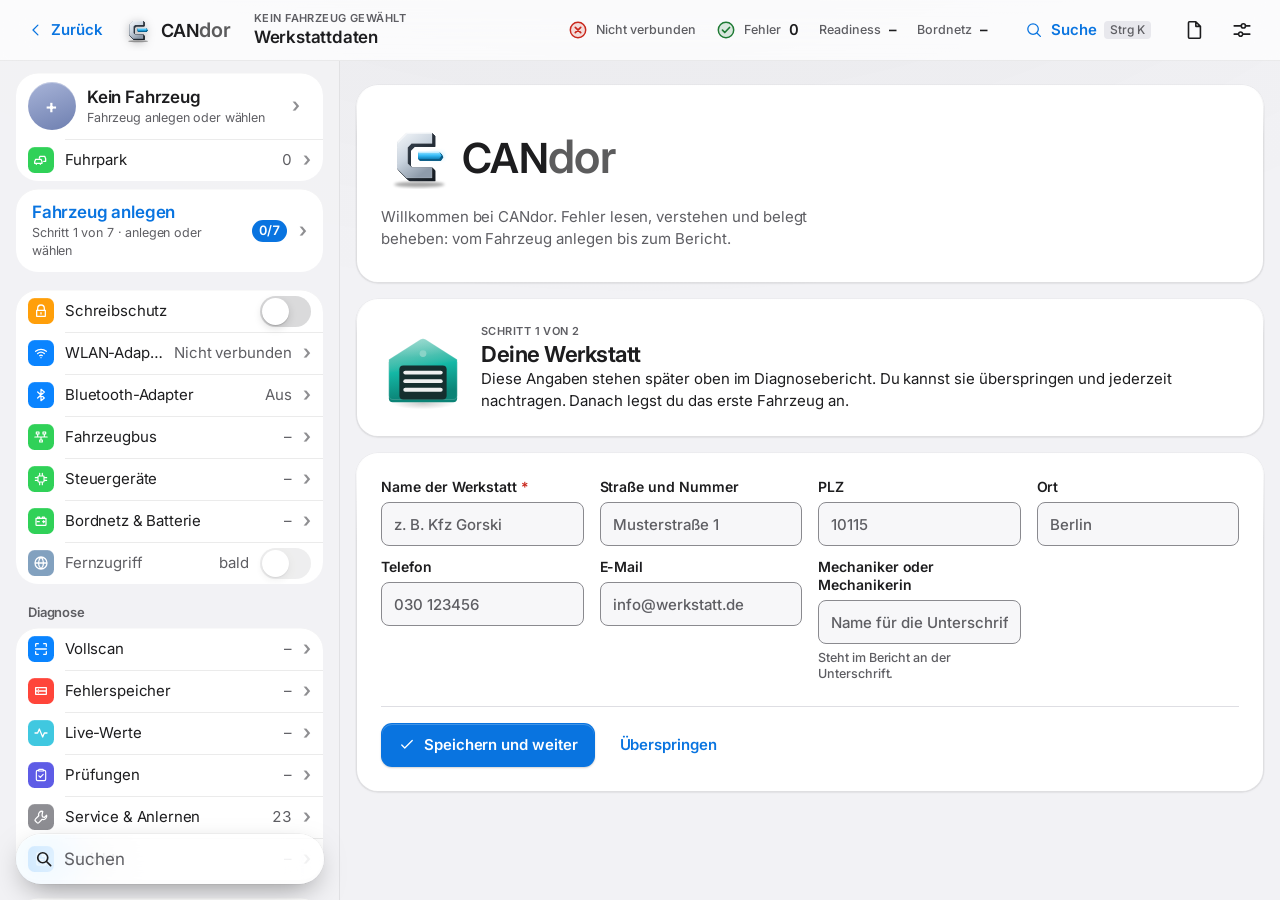
==== commit 83db30c0: "Apple-Einstellungen: Liste, Schreibschutz, Bordnetz & Batterie Co-Authored-By: Claude Opus 5.5 <nore" ====
--- a/index.html
+++ b/index.html
@@ -50,6 +50,7 @@
 
       <!-- Start -->
       <section class="view view-start" id="view-start" aria-labelledby="page-title">
+        <nav class="start-liste" id="start-liste" aria-label="Alle Bereiche"></nav>
         <div class="vcard-strip" id="vehicle-card" hidden></div>
         <section class="card ablauf" id="start-ablauf" aria-labelledby="ablauf-titel"></section>
         <div class="start-mehr" id="start-mehr">
@@ -230,6 +231,11 @@
           </form>
           <div class="list" id="rmi-result"></div>
         </section>
+      </section>
+
+      <!-- Bordnetz & Batterie (bordnetz.js) -->
+      <section class="view view-bordnetz" id="view-bordnetz" aria-labelledby="page-title" hidden>
+        <div class="li-seite" id="bordnetz"></div>
       </section>
 
       <!-- Service und Anlernen (service.js) -->
--- a/feinschliff.css
+++ b/feinschliff.css
@@ -199,3 +199,110 @@
 .view-enter { animation: fs-ein var(--dur-slow) var(--ease-out) both; }
 @keyframes fs-ein { from { opacity: 0; transform: translateY(6px); } to { opacity: 1; transform: none; } }
 @media (prefers-reduced-motion: reduce) { .view-enter { animation: none; } }
+
+/* =====================================================================================================
+   Einstellungen-Liste wie bei Apple (29.10.2026, docs/APPLE_EINSTELLUNGEN_KONZEPT.md)
+   Gruppen als runde Karten, Icon-Kacheln 30 px mit Radius 7, Wert rechts grau, Pfeil, Schalter grün.
+   ===================================================================================================== */
+:root { --li-flaeche: var(--surface-1); --li-radius: 22px; --li-zeile: 50px; --li-gruen: #34C759; }
+[data-theme="dunkel"] { --li-flaeche: #1C1C1E; }
+[data-theme="dunkel"] body, [data-theme="dunkel"] .app { background: #000; }
+[data-theme="dunkel"] body::before { display: none; }
+
+.li-titel { margin: 8px 4px 14px; font: 700 34px/41px var(--font-display); letter-spacing: .01em; }
+.li-k { margin: 22px 20px 7px; font: 600 15px/20px var(--font-text); color: var(--text-muted); }
+.li-block { margin-top: 26px; }
+.li-block:has(.li-k) { margin-top: 0; }
+.li-gruppe { display: block; border-radius: var(--li-radius); background: var(--li-flaeche); overflow: hidden; box-shadow: inset 0 .5px 0 var(--kante-2); }
+.li-row { position: relative; display: grid; grid-template-columns: 30px minmax(0, 1fr) auto auto; align-items: center; column-gap: 14px; min-height: var(--li-zeile); padding: 0 16px; color: var(--text); text-decoration: none; cursor: pointer; -webkit-tap-highlight-color: transparent; transition: background-color var(--dur-fast) var(--ease-out); }
+.li-row:not(:has(.li-ic, .li-avatar)) { grid-template-columns: minmax(0, 1fr) auto auto; }
+.li-row + .li-row::before { content: ""; position: absolute; top: 0; right: 0; left: 60px; height: .5px; background: var(--hairline); }
+.li-row:not(:has(.li-ic)) + .li-row::before, .li-row + .li-row:not(:has(.li-ic))::before { left: 16px; }
+.li-row:active, .li-row:hover { background: color-mix(in oklab, var(--text) 7%, transparent); }
+.li-row[aria-current="page"] { background: var(--accent-fill, var(--accent)); color: var(--on-accent-fill, #fff); }
+.li-row[aria-current="page"] .li-v, .li-row[aria-current="page"] .li-chev, .li-row[aria-current="page"] .li-unter { color: color-mix(in oklab, currentColor 75%, transparent); }
+.li-ic { display: grid; place-items: center; width: 30px; height: 30px; border-radius: 7.5px; background: var(--c); color: #fff; box-shadow: inset 0 .5px 0 rgba(255,255,255,.25); }
+.li-ic .ic { width: 19px; height: 19px; stroke: currentColor; stroke-width: 1.9; fill: none; }
+.li-t { min-width: 0; font: 400 17px/22px var(--font-text); letter-spacing: -.01em; overflow: hidden; text-overflow: ellipsis; white-space: nowrap; }
+.li-v { font: 400 17px/22px var(--font-text); color: var(--text-muted); font-variant-numeric: tabular-nums; white-space: nowrap; }
+.li-v.t-crit { color: var(--crit); } .li-v.t-warn { color: var(--warn); } .li-v.t-running { color: var(--accent); }
+.li-chev { font: 600 20px/1 var(--font-text); color: color-mix(in oklab, var(--text-muted) 70%, transparent); transform: translateY(-1px); }
+.li-row.bald { cursor: default; } .li-row.bald .li-t { color: var(--text-muted); }
+.li-row.bald .li-ic { filter: saturate(.35); opacity: .7; }
+/* Schalter wie iOS: 51 × 31, grün, Kreis gleitet */
+.li-sw { appearance: none; -webkit-appearance: none; position: relative; width: 51px; height: 31px; margin: 0; border-radius: 16px; background: color-mix(in oklab, var(--text) 16%, transparent); cursor: pointer; transition: background-color var(--dur) var(--ease-out); grid-column: -2 / -1; }
+.li-sw::after { content: ""; position: absolute; top: 2px; left: 2px; width: 27px; height: 27px; border-radius: 50%; background: #fff; box-shadow: 0 3px 8px rgba(0,0,0,.15), 0 1px 1px rgba(0,0,0,.16); transition: transform var(--dur) var(--ease-spring); }
+.li-sw:checked { background: var(--li-gruen); }
+.li-sw:checked::after { transform: translateX(20px); }
+.li-sw:disabled { opacity: .45; cursor: default; }
+.li-row:has(.li-sw) { grid-template-columns: 30px minmax(0, 1fr) auto auto; }
+/* Profilkarte: rundes Bild, Name groß, Untertitel */
+.li-profil { margin-bottom: 26px; }
+.li-row.li-row-profil { grid-template-columns: 62px minmax(0, 1fr) auto auto; min-height: 84px; padding-block: 10px; }
+.li-row-profil + .li-row::before { left: 60px; }
+.li-avatar { display: grid; place-items: center; width: 62px; height: 62px; border-radius: 50%; font: 650 25px/1 var(--font-display); color: #fff; letter-spacing: .02em;
+  background: linear-gradient(160deg, #A8B4D8, #6E7FB0); box-shadow: inset 0 1px 0 rgba(255,255,255,.35); }
+.li-row-profil .li-t { display: grid; gap: 1px; white-space: normal; }
+.li-name { font: 600 21px/26px var(--font-display); letter-spacing: -.01em; }
+.li-unter { font: 400 14px/18px var(--font-text); color: var(--text-muted); }
+.li-plate { transform: scale(.82); transform-origin: right center; }
+/* Nächster Schritt wie »Einrichtung abschließen« */
+.li-naechster { display: grid; grid-template-columns: minmax(0, 1fr) auto auto; align-items: center; column-gap: 12px; margin: -12px 0 0; padding: 12px 16px; color: var(--text); text-decoration: none; }
+.li-naechster .li-t { display: grid; gap: 1px; white-space: normal; }
+.li-naechster .li-name { font: 600 17px/22px var(--font-text); color: var(--accent); }
+.li-zahl { display: grid; place-items: center; min-width: 28px; height: 22px; padding: 0 7px; border-radius: 11px; background: var(--accent-fill, var(--accent)); color: var(--on-accent-fill, #fff); font: 600 13px/1 var(--font-num); font-variant-numeric: tabular-nums; }
+.li-fuss { margin: 7px 20px 22px; font: 400 13px/17px var(--font-text); color: var(--text-muted); }
+.li-seite { max-width: 720px; margin: 0 auto; display: grid; gap: 0; }
+.li-seite > .li-gruppe + .li-gruppe { margin-top: 26px; }
+
+/* ---------- Ort der Liste: Handy = Startseite, breit = linke Spalte ---------- */
+.tabbar { padding: 0; background: none; border: 0; -webkit-backdrop-filter: none; backdrop-filter: none; pointer-events: none; }
+.tb-liste { display: none; }
+.tb-suche { pointer-events: auto; position: fixed; left: 50%; bottom: max(14px, env(safe-area-inset-bottom, 0px)); transform: translateX(-50%); width: min(92vw, 420px); height: 50px; display: flex; align-items: center; gap: 10px; padding: 0 18px; border: 0; border-radius: 25px;
+  background: var(--glass-bg); -webkit-backdrop-filter: var(--glass-blur); backdrop-filter: var(--glass-blur); box-shadow: 0 0 0 .5px var(--glass-line), 0 10px 30px -10px rgba(0,0,0,.5), inset 0 .5px 0 var(--kante); color: var(--text-muted); font: 400 17px/1 var(--font-text); cursor: pointer; }
+.tb-suche .ic { width: 20px; height: 20px; stroke: var(--text); stroke-width: 2; fill: none; }
+.tb-suche > span:first-of-type { flex: 1; text-align: left; }
+.main { padding-bottom: calc(84px + env(safe-area-inset-bottom, 0px)); }
+.start-liste { display: block; margin: 0 0 var(--sp-5); }
+@media (max-width: 1099px) {
+  /* Am Handy ist die Liste die Startseite; Fahrzeugleiste und große Ablauf-Karte entfallen dort. */
+  #view-start #vehicle-card, #view-start #start-ablauf, #view-start .modus-wahl, #view-start #start-handbuch { display: none !important; }
+  .tb-i, .tb-haupt, .tb-ablage { display: none; }
+}
+@media (min-width: 1100px) {
+  .tabbar { pointer-events: auto; top: var(--status-h, 60px); right: auto; width: 340px; bottom: 0; padding: 12px 16px 90px; overflow-y: auto; overscroll-behavior: contain; display: block;
+    background: color-mix(in oklab, var(--surface-0) 92%, transparent); border-right: .5px solid var(--glass-line); }
+  .tb-liste { display: block; }
+  .tb-liste .li-profil { margin-bottom: 20px; }
+  .tb-liste .li-block { margin-top: 18px; }
+  .tb-liste .li-row { min-height: 42px; column-gap: 11px; padding: 0 12px; grid-template-columns: 26px minmax(0, 1fr) auto auto; }
+  .tb-liste .li-row + .li-row::before { left: 49px; }
+  .tb-liste .li-ic { width: 26px; height: 26px; border-radius: 6.5px; } .tb-liste .li-ic .ic { width: 16px; height: 16px; }
+  .tb-liste .li-t, .tb-liste .li-v { font-size: 15px; }
+  .tb-liste .li-row.li-row-profil { grid-template-columns: 48px minmax(0, 1fr) auto auto; min-height: 66px; } .tb-liste .li-avatar { width: 48px; height: 48px; font-size: 19px; }
+  .tb-liste .li-name { font-size: 17px; line-height: 22px; } .tb-liste .li-unter { font-size: 12.5px; } .tb-liste .li-plate { display: none; }
+  .tb-liste .li-k { margin: 16px 12px 6px; font-size: 13px; }
+  .tb-suche { left: 16px; transform: none; width: 308px; bottom: 16px; }
+  .main { padding-left: 340px; padding-bottom: var(--sp-7); }
+  .start-liste { display: none; }
+}
+@media print { .tb-suche { display: none !important; } }
+/* Bordnetz & Batterie (wie Apple Batterie) */
+.bn-kopf { padding: 18px 20px 20px; display: grid; gap: 8px; }
+.bn-gross { display: flex; align-items: baseline; gap: 6px; }
+.bn-zahl { font: 600 56px/1 var(--font-display); letter-spacing: -.02em; }
+.bn-zahl.t-ok { color: var(--text); } .bn-zahl.t-warn { color: var(--warn); } .bn-zahl.t-crit { color: var(--crit); }
+.bn-einheit { font: 600 22px/1 var(--font-text); color: var(--text-muted); }
+.bn-zeile { margin: 0; display: flex; align-items: center; gap: 6px; font: 600 15px/20px var(--font-text); }
+.bn-balken { display: block; height: 14px; border-radius: 7px; background: color-mix(in oklab, var(--text) 12%, transparent); overflow: hidden; }
+.bn-balken-f { display: block; height: 100%; width: 100%; border-radius: 7px; background: var(--ok); transform-origin: left; transition: transform var(--dur-slow) var(--ease-out); }
+.bn-balken-f.t-warn { background: var(--warn); } .bn-balken-f.t-crit { background: var(--crit); }
+.bn-ladung { margin: 0; color: var(--text-muted); }
+.bn-diagramm { padding: 18px 16px 12px; }
+.bn-feld { position: relative; height: 150px; }
+.bn-saeulen { position: absolute; inset: 0; display: grid; grid-auto-flow: column; grid-auto-columns: 1fr; gap: 5px; align-items: end; }
+.bn-s { display: block; height: 100%; border-radius: 4px 4px 2px 2px; background: color-mix(in oklab, var(--text) 32%, transparent); transform-origin: bottom; transition: transform var(--dur-slow) var(--ease-out); }
+.bn-s.jetzt { background: var(--accent); }
+.bn-schnitt { position: absolute; left: 0; right: 0; bottom: 0; height: 100%; border-top: 1px solid color-mix(in oklab, var(--text) 45%, transparent); pointer-events: none; transform-origin: bottom; top: 100%; }
+.bn-schnitt-t { position: absolute; right: 0; top: -2px; transform: translateY(-100%); color: var(--text-muted); }
+.bn-achse { display: flex; justify-content: space-between; margin-top: 8px; color: var(--text-muted); }
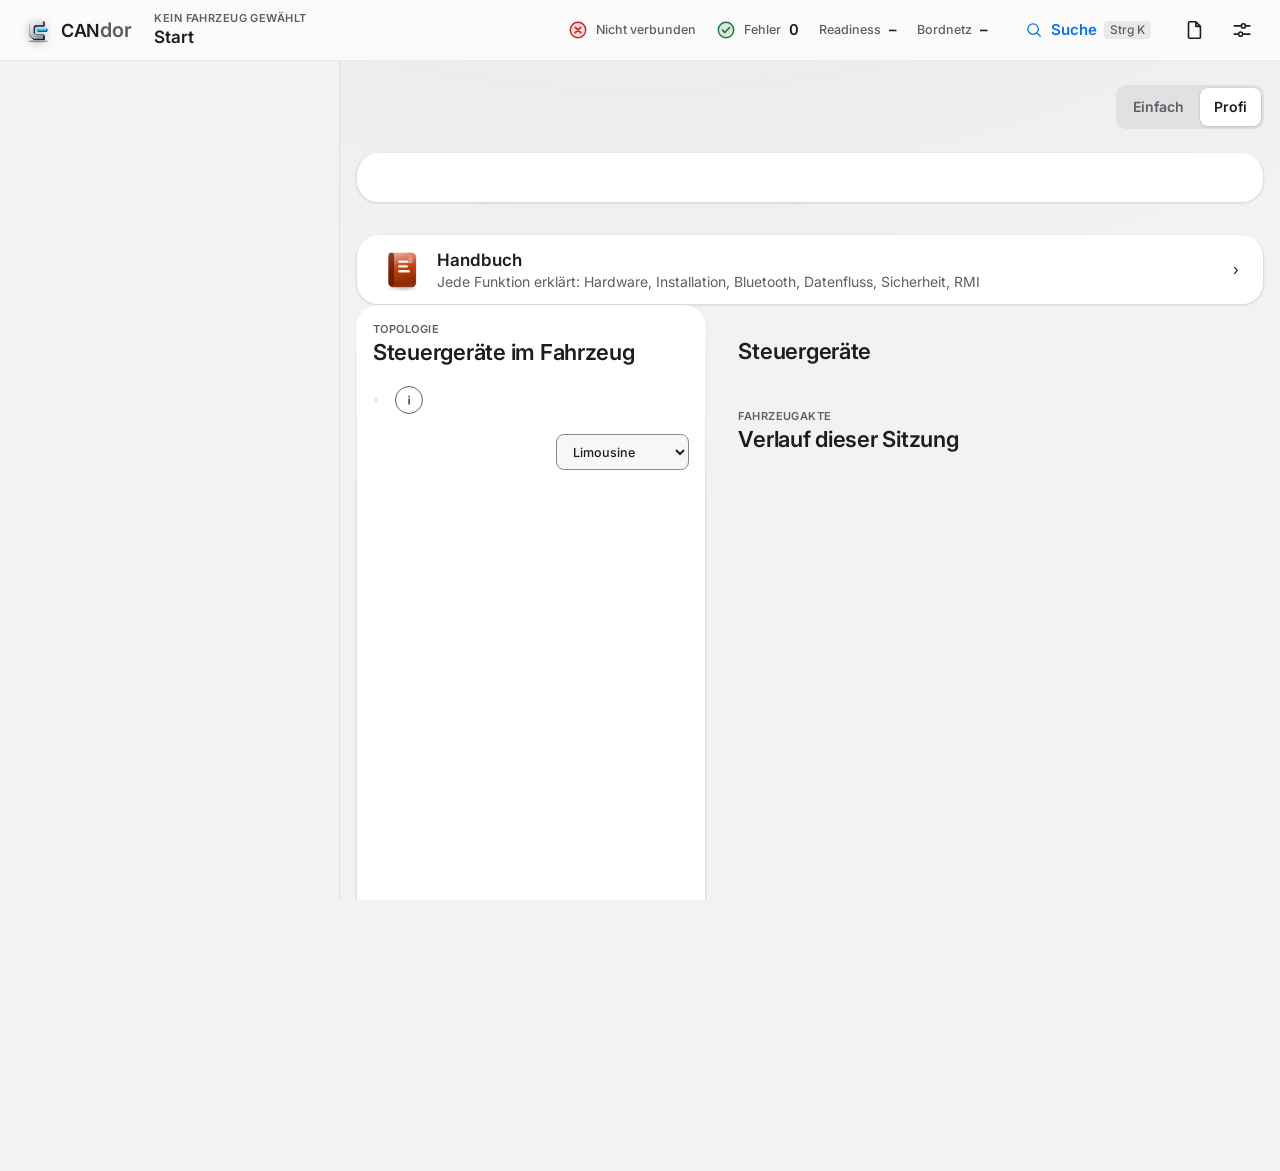
==== commit d0312d31: "Audit-Punkte behoben: CSP, eigener Zwischenspeicher, OFL-Texte, Lese-Sperre Co-Authored-By: Claude O" ====
--- a/index.html
+++ b/index.html
@@ -2,6 +2,7 @@
 <html lang="de" data-accent="signal" data-theme="dunkel" data-touch="comfort">
 <head>
 <meta name="candor-quelle" content="vorschau">
+<meta http-equiv="Content-Security-Policy" content="default-src 'self'; script-src 'self' 'wasm-unsafe-eval'; img-src 'self' blob: data:; connect-src 'self'; base-uri 'none'; form-action 'none'">
 <link rel="manifest" href="manifest.webmanifest">
 <meta name="theme-color" content="#0a0a0b">
 <meta name="apple-mobile-web-app-capable" content="yes">
@@ -280,7 +281,7 @@
           <input type="file" id="cx-camera" accept="image/*" capture="environment" hidden>
         </form>
         <div class="cx-vorschlaege" id="cx-vorschlaege" hidden></div>
-        <p class="cx-hinweis">Die KI kann sich irren und führt nichts selbst aus.</p>
+        <p class="cx-hinweis">KI-Assistent (Claude). Die KI kann sich irren und führt nichts selbst aus. Kennzeichen und FIN werden vor dem Senden entfernt; bitte keine Namen, Fotos vom Fahrzeugschein oder Rechnungen anhängen.</p>
         </div>
       </section>
 
@@ -315,8 +316,6 @@
 
 <script src="vendor/uPlot.iife.min.js"></script>
 <script type="module" src="app.js"></script>
-<script>
-if ("serviceWorker" in navigator) addEventListener("load", () => navigator.serviceWorker.register("sw.js").catch(() => {}));
-</script>
+<script src="sw-anmelden.js"></script>
 </body>
 </html>
--- a/feinschliff.css
+++ b/feinschliff.css
@@ -306,3 +306,22 @@
 .bn-schnitt { position: absolute; left: 0; right: 0; bottom: 0; height: 100%; border-top: 1px solid color-mix(in oklab, var(--text) 45%, transparent); pointer-events: none; transform-origin: bottom; top: 100%; }
 .bn-schnitt-t { position: absolute; right: 0; top: -2px; transform: translateY(-100%); color: var(--text-muted); }
 .bn-achse { display: flex; justify-content: space-between; margin-top: 8px; color: var(--text-muted); }
+
+/* ---------- Kundenfassung unter dem Namen einer Werkstatt (data-edition="kunde", Schriften in mandant.css) ---------- */
+[data-edition="kunde"] #obd-clear, [data-edition="kunde"] .modus-wahl, [data-edition="kunde"] #widgets, [data-edition="kunde"] .sim-band { display: none !important; }
+[data-edition="kunde"] #view-start { display: flex; flex-direction: column; }
+[data-edition="kunde"] #einfach { order: -1; margin-bottom: var(--sp-5); }
+[data-edition="kunde"] #view-start #vehicle-card, [data-edition="kunde"] #view-start #start-ablauf { display: none !important; }
+[data-edition="kunde"] .li-naechster, [data-edition="kunde"] #sv-buch { display: none !important; }
+.mandant-logo { display: block; height: 26px; width: auto; }
+[data-theme="dunkel"] .mandant-logo { filter: brightness(0) invert(1); }
+[data-edition="kunde"] .wordmark, [data-edition="kunde"] .brand-mark { display: none; }
+[data-edition="kunde"] .li-zahl, [data-edition="kunde"] .tb-badge { background: var(--mandant-2, var(--accent)); color: #1a1205; }
+
+/* Glas-Icons (Bildsatz vom 29.10.2026): eigene Bilder ohne Kachel, Linienzeichen bekommen denselben Glanz. */
+.li-ic { background: linear-gradient(180deg, color-mix(in oklab, var(--c) 78%, #fff) 0%, var(--c) 55%, color-mix(in oklab, var(--c) 82%, #000) 100%);
+  box-shadow: inset 0 1px 0 rgba(255,255,255,.35), inset 0 -1px 0 rgba(0,0,0,.18), 0 1px 2px rgba(0,0,0,.25); }
+.li-ic.li-bild { background: none; box-shadow: 0 1px 2px rgba(0,0,0,.28); overflow: hidden; }
+.li-ic.li-bild img { display: block; width: 100%; height: 100%; }
+.li-avatar.li-avatar-bild { background: none; overflow: hidden; box-shadow: 0 2px 8px rgba(0,0,0,.3); }
+.li-avatar.li-avatar-bild img { width: 100%; height: 100%; object-fit: cover; transform: scale(1.18); }
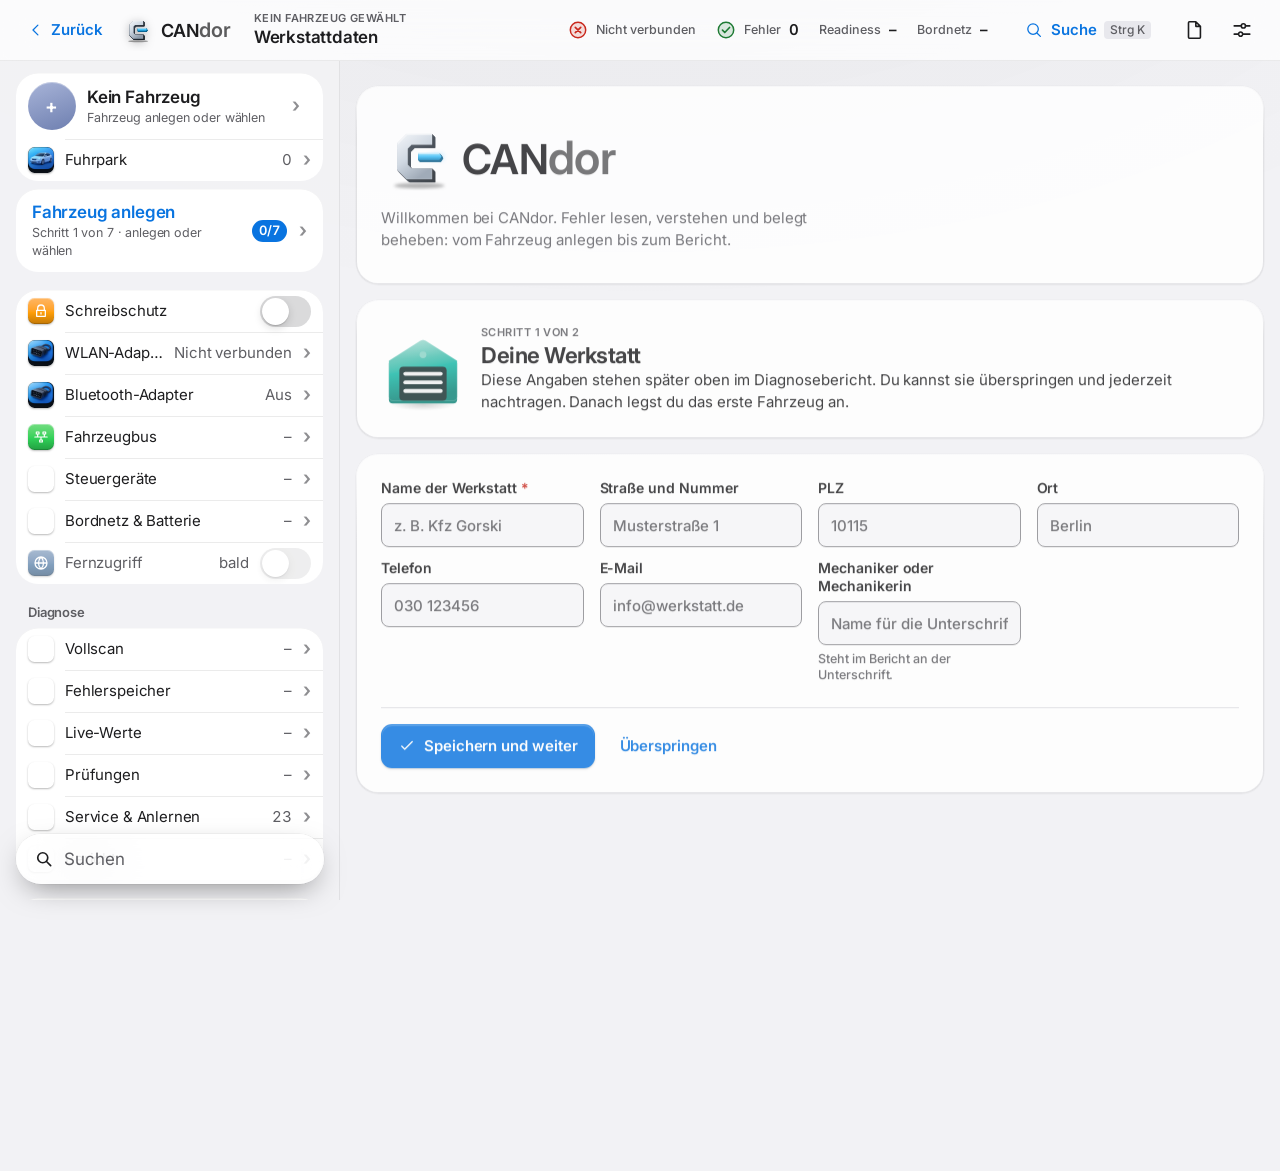
==== commit 607d0626: "Unterseiten im Apple-Stil Co-Authored-By: Claude Opus 5.5 <noreply@anthropic.com> Claude-Session: ht" ====
--- a/index.html
+++ b/index.html
@@ -234,6 +234,11 @@
         </section>
       </section>
 
+      <!-- Unterseiten im Apple-Stil (seiten.js) -->
+      <section class="view view-seite" id="view-seite" aria-labelledby="page-title" hidden>
+        <div class="li-seite" id="seite"></div>
+      </section>
+
       <!-- Bordnetz & Batterie (bordnetz.js) -->
       <section class="view view-bordnetz" id="view-bordnetz" aria-labelledby="page-title" hidden>
         <div class="li-seite" id="bordnetz"></div>
--- a/feinschliff.css
+++ b/feinschliff.css
@@ -325,3 +325,68 @@
 .li-ic.li-bild img { display: block; width: 100%; height: 100%; }
 .li-avatar.li-avatar-bild { background: none; overflow: hidden; box-shadow: 0 2px 8px rgba(0,0,0,.3); }
 .li-avatar.li-avatar-bild img { width: 100%; height: 100%; object-fit: cover; transform: scale(1.18); }
+
+/* ---------- Unterseiten im Apple-Stil (seiten.js) ---------- */
+.sk-block { margin-top: 26px; }
+.li-seite > :first-child { margin-top: 0; }
+.sk-kopf { padding: 20px 20px 18px; display: grid; gap: 8px; }
+.sk-ic { display: grid; place-items: center; width: 64px; height: 64px; border-radius: 15px; color: #fff; background: var(--c, var(--accent)); box-shadow: inset 0 1px 0 rgba(255,255,255,.3), 0 2px 6px rgba(0,0,0,.3); }
+.sk-ic.li-bild { background: none; box-shadow: 0 2px 6px rgba(0,0,0,.3); overflow: hidden; }
+.sk-ic img { width: 64px; height: 64px; display: block; }
+.sk-ic .ic { width: 36px; height: 36px; stroke: currentColor; stroke-width: 1.8; fill: none; }
+.sk-titel { margin: 6px 0 0; font: 700 26px/31px var(--font-display); letter-spacing: -.01em; }
+.sk-text { margin: 0; font: 400 17px/23px var(--font-text); color: var(--text-muted); }
+.sk-mehr { color: var(--accent); text-decoration: none; }
+.sk-schalter { margin: 4px -20px -18px; border-top: .5px solid var(--hairline); }
+.sk-schalter .li-row { padding: 0 20px 0 36px; }
+.sk-row { width: 100%; border: 0; background: none; text-align: left; font: inherit; grid-template-columns: minmax(0, 1fr) auto auto; }
+.sk-row:has(.li-ic, .sk-mark) { grid-template-columns: 30px minmax(0, 1fr) auto auto; }
+.sk-row .li-t { display: grid; gap: 1px; white-space: normal; }
+.sk-row .li-unter { font-size: 15px; }
+.sk-row.fest .li-sw { opacity: .55; }
+.sk-mark { display: grid; place-items: center; }
+.sk-haken { color: var(--accent); font: 600 20px/1 var(--font-text); }
+.sk-aktion .li-t { color: var(--accent); }
+.sk-aktion.t-rot .li-t { color: var(--crit); }
+.li-row.sk-row:not(button):not(label) { cursor: default; }
+.li-row.sk-row:not(button):not(label):hover { background: none; }
+.sk-spinner { display: inline-block; width: 13px; height: 13px; margin-left: 8px; border-radius: 50%; border: 2px solid color-mix(in oklab, var(--text-muted) 40%, transparent); border-top-color: var(--text-muted); animation: sk-dreh 1s linear infinite; vertical-align: -1px; }
+@keyframes sk-dreh { to { transform: rotate(360deg); } }
+.sk-profil { display: grid; justify-items: center; gap: 4px; margin: 10px 0 24px; text-align: center; }
+.sk-profil.links { justify-items: start; text-align: left; }
+.sk-avatar { width: 96px; height: 96px; border-radius: 50%; overflow: hidden; box-shadow: 0 4px 14px rgba(0,0,0,.35); }
+.sk-avatar img { width: 100%; height: 100%; object-fit: cover; transform: scale(1.18); }
+.sk-name { margin: 8px 0 0; font: 700 28px/33px var(--font-display); }
+.sk-name.gross { font-size: 34px; line-height: 40px; }
+.sk-fin { margin: 0; color: var(--text-muted); font-size: 17px; }
+.sk-plate { margin-top: 6px; }
+.sk-zahlen { display: grid; grid-template-columns: 1fr 1fr; padding: 16px 20px; gap: 12px; }
+.sk-zl { display: block; color: var(--text-muted); font-size: 15px; }
+.sk-zw { display: block; font: 600 30px/36px var(--font-display); }
+.sk-speicher { padding: 16px 20px; display: grid; gap: 10px; }
+.sk-sp-kopf { display: flex; justify-content: space-between; font-size: 17px; }
+.sk-sp-balken { display: flex; height: 22px; border-radius: 6px; overflow: hidden; background: color-mix(in oklab, var(--text) 10%, transparent); gap: 1px; }
+.sk-sp-balken i { display: block; min-width: 2px; }
+.sk-sp-legende { display: flex; flex-wrap: wrap; gap: 4px 14px; font-size: 13px; color: var(--text-muted); }
+.sk-sp-legende i { display: inline-block; width: 8px; height: 8px; border-radius: 50%; margin-right: 5px; }
+.sk-raster { display: grid; grid-template-columns: 1fr 1fr; gap: 12px; padding: 14px; }
+.sk-kachel { display: flex; align-items: center; gap: 10px; padding: 14px; border-radius: 16px; border: .5px solid var(--hairline); background: color-mix(in oklab, var(--text) 4%, transparent); text-align: left; cursor: pointer; color: var(--text); font: inherit; }
+.sk-kachel .li-ic { width: 34px; height: 34px; border-radius: 8px; flex: none; }
+.sk-kt { display: block; font: 600 17px/21px var(--font-text); }
+.sk-ku { display: block; color: var(--text-muted); font-size: 15px; }
+.sk-erscheinung { padding-top: 18px; }
+.sk-karten { display: grid; grid-template-columns: 1fr 1fr; justify-items: center; padding: 0 20px 14px; border-bottom: .5px solid var(--hairline); }
+.sk-erschein { display: grid; justify-items: center; gap: 8px; border: 0; background: none; color: var(--text); font: 400 17px/1 var(--font-text); cursor: pointer; }
+.sk-vorschau { position: relative; display: grid; align-content: start; gap: 4px; width: 62px; height: 128px; padding: 14px 6px; border-radius: 12px; box-shadow: 0 0 0 .5px var(--hairline); }
+.sk-vorschau.hell { background: linear-gradient(160deg, #dff3f1, #6cc0d6 60%, #2f6fd6); }
+.sk-vorschau.dunkel { background: linear-gradient(160deg, #1b3a7a, #0d7f8c 60%, #0a2f86); }
+.sk-vorschau b { font: 600 12px/1 var(--font-text); color: #fff; text-align: center; }
+.sk-vorschau i { display: block; height: 12px; border-radius: 4px; background: rgba(255,255,255,.35); }
+.sk-radio { display: grid; place-items: center; width: 24px; height: 24px; border-radius: 50%; box-shadow: inset 0 0 0 1.5px var(--line-strong); font: 700 13px/1 var(--font-text); color: #fff; }
+.sk-erschein.an .sk-radio { background: var(--accent); box-shadow: none; }
+/* Wirkung der Schalter */
+[data-fett="an"] body, [data-fett="an"] .li-t, [data-fett="an"] .p, [data-fett="an"] .sm { font-weight: 600; }
+[data-bewegung="reduziert"] *, [data-bewegung="reduziert"] *::before, [data-bewegung="reduziert"] *::after { animation-duration: 1ms !important; animation-iteration-count: 1 !important; transition-duration: 1ms !important; }
+[data-bewegung="reduziert"] .lk::after { display: none; }
+.li-row.sk-row:has(.li-sw) { grid-template-columns: minmax(0, 1fr) auto; }
+.li-row.sk-row:has(.li-sw):has(.li-ic, .sk-mark) { grid-template-columns: 30px minmax(0, 1fr) auto; }
